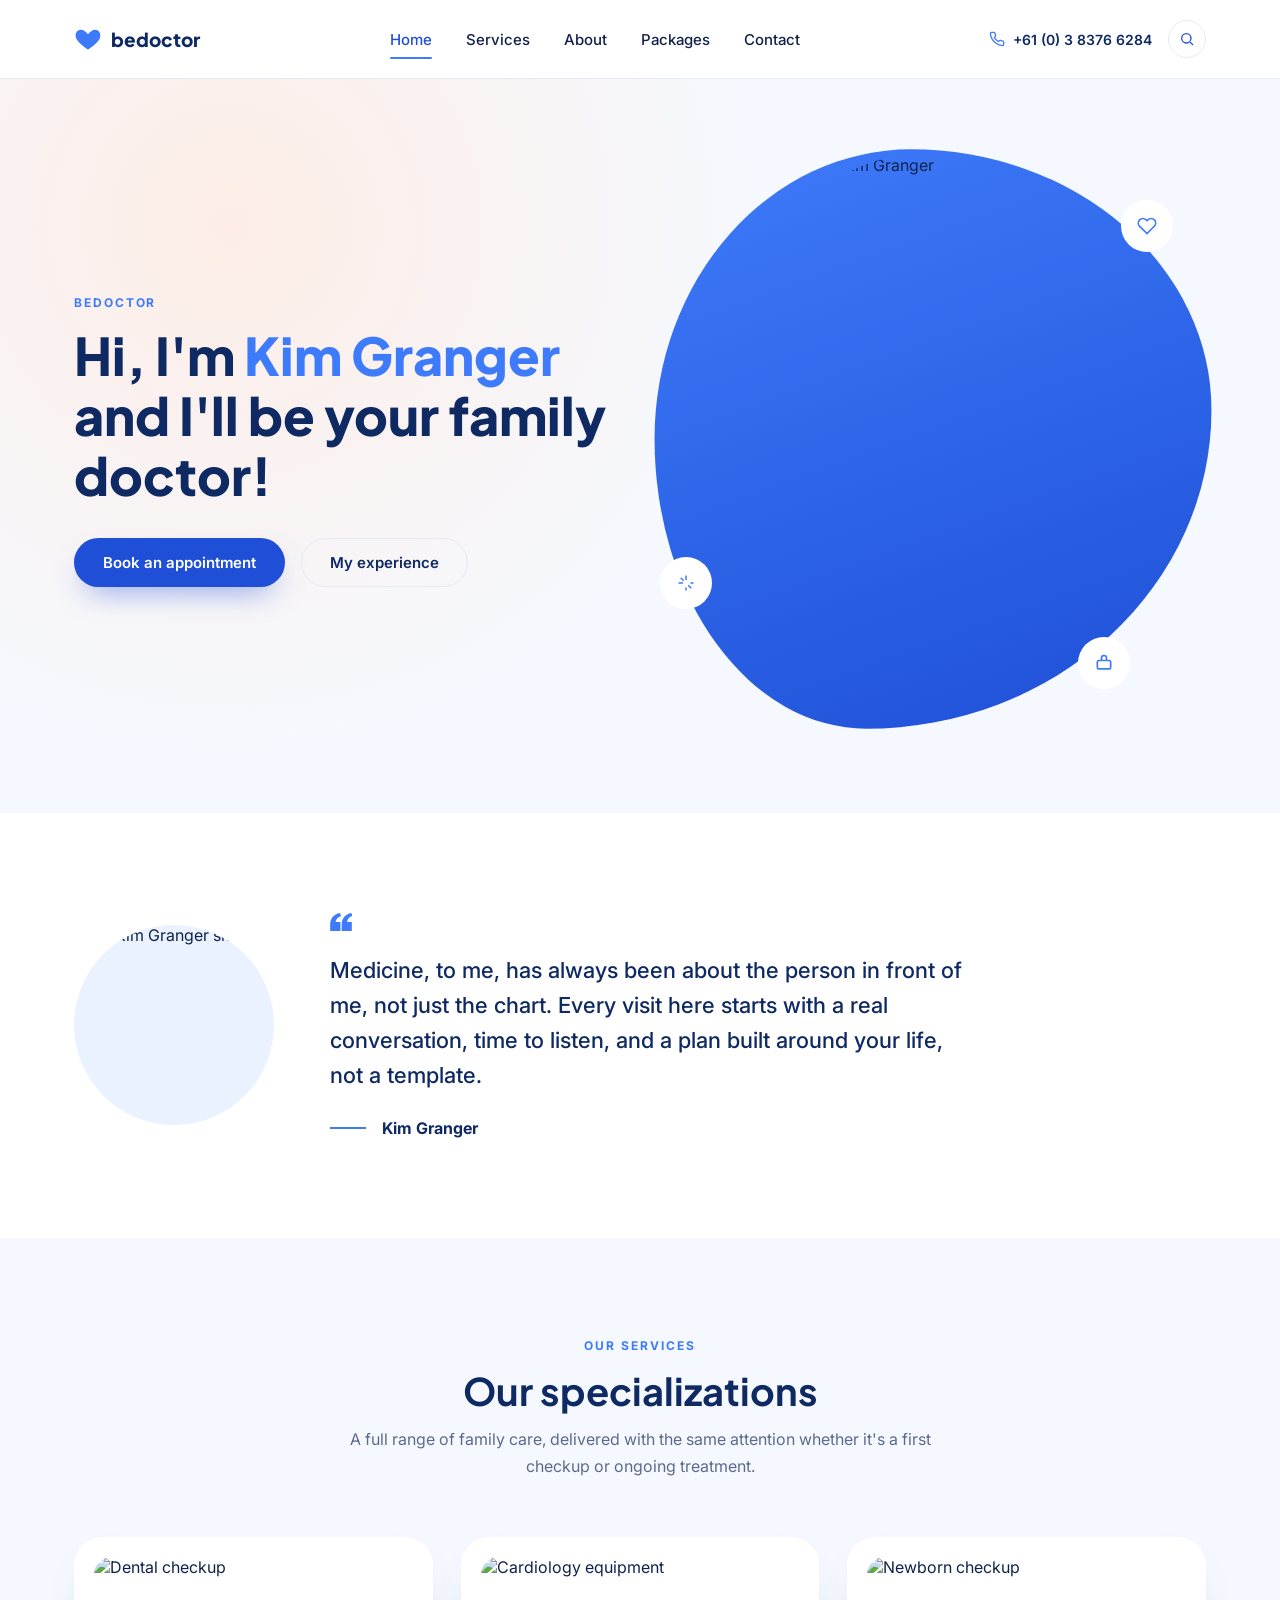
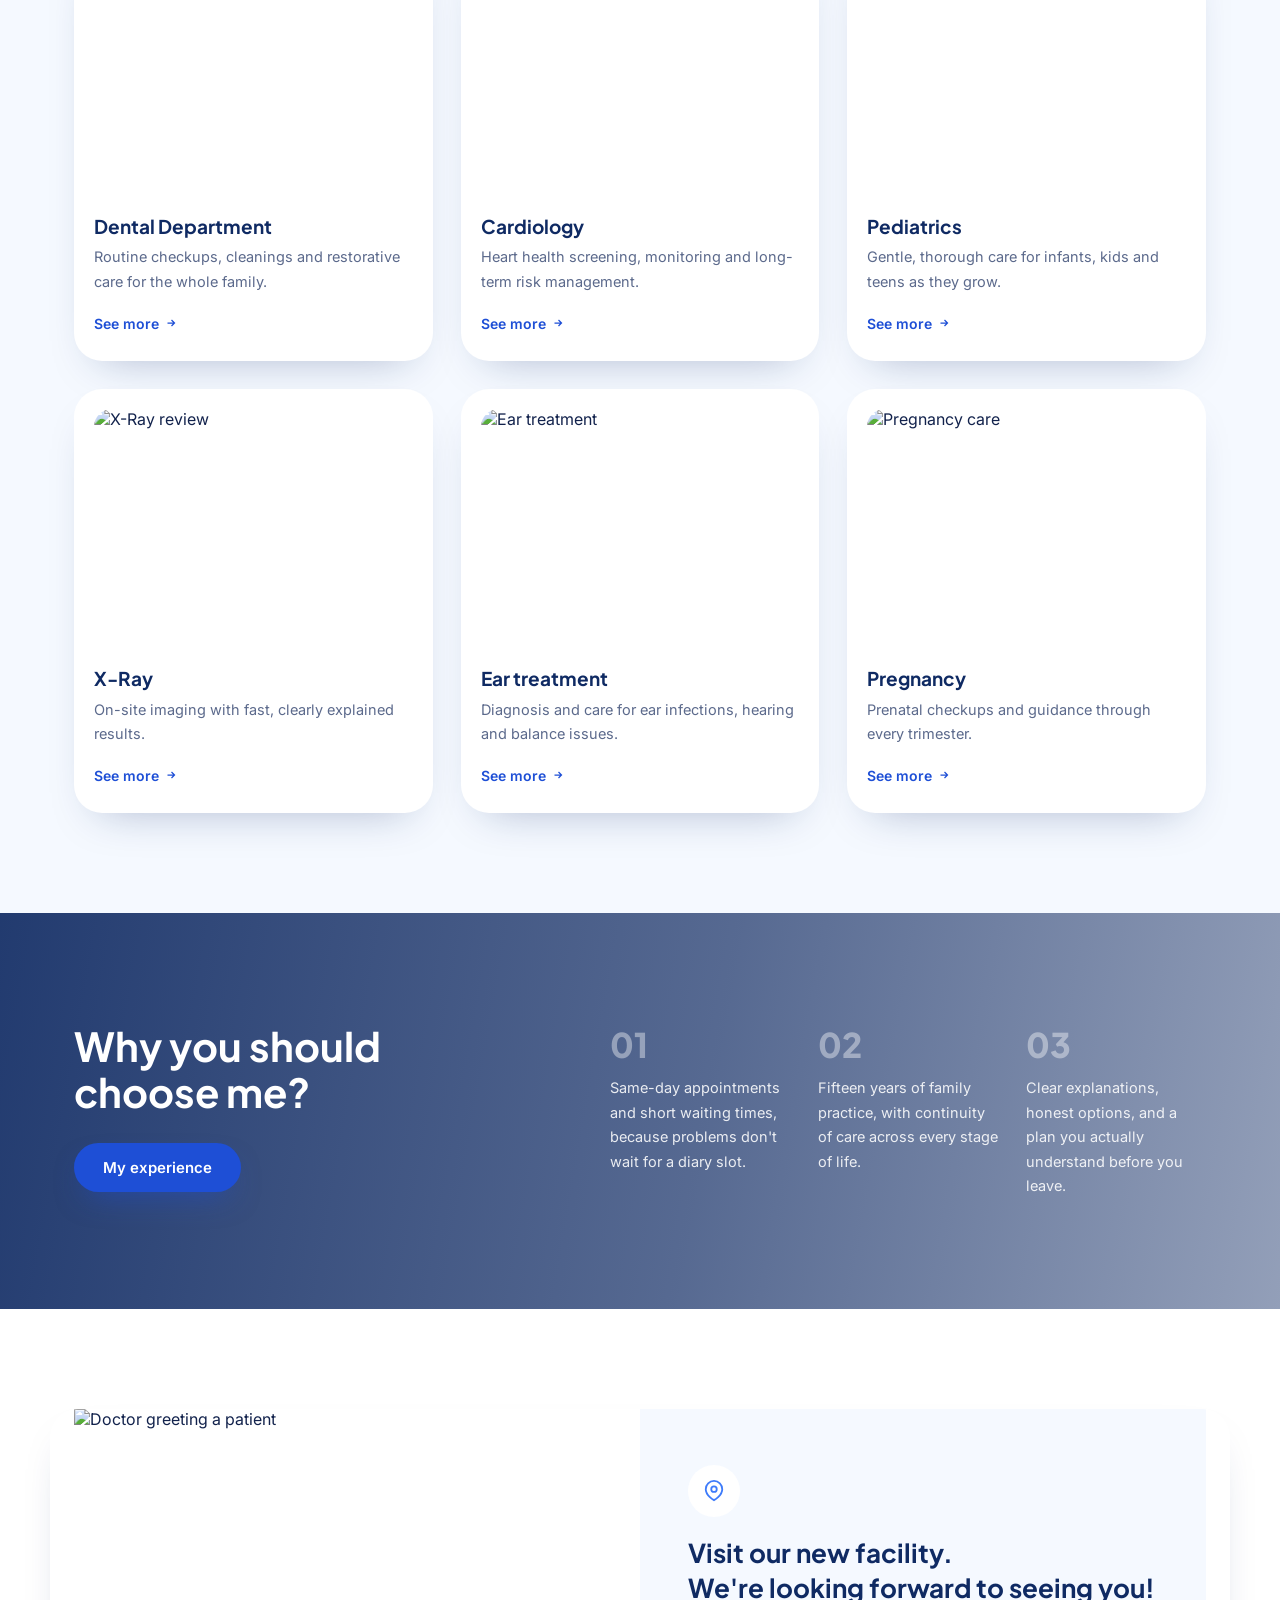
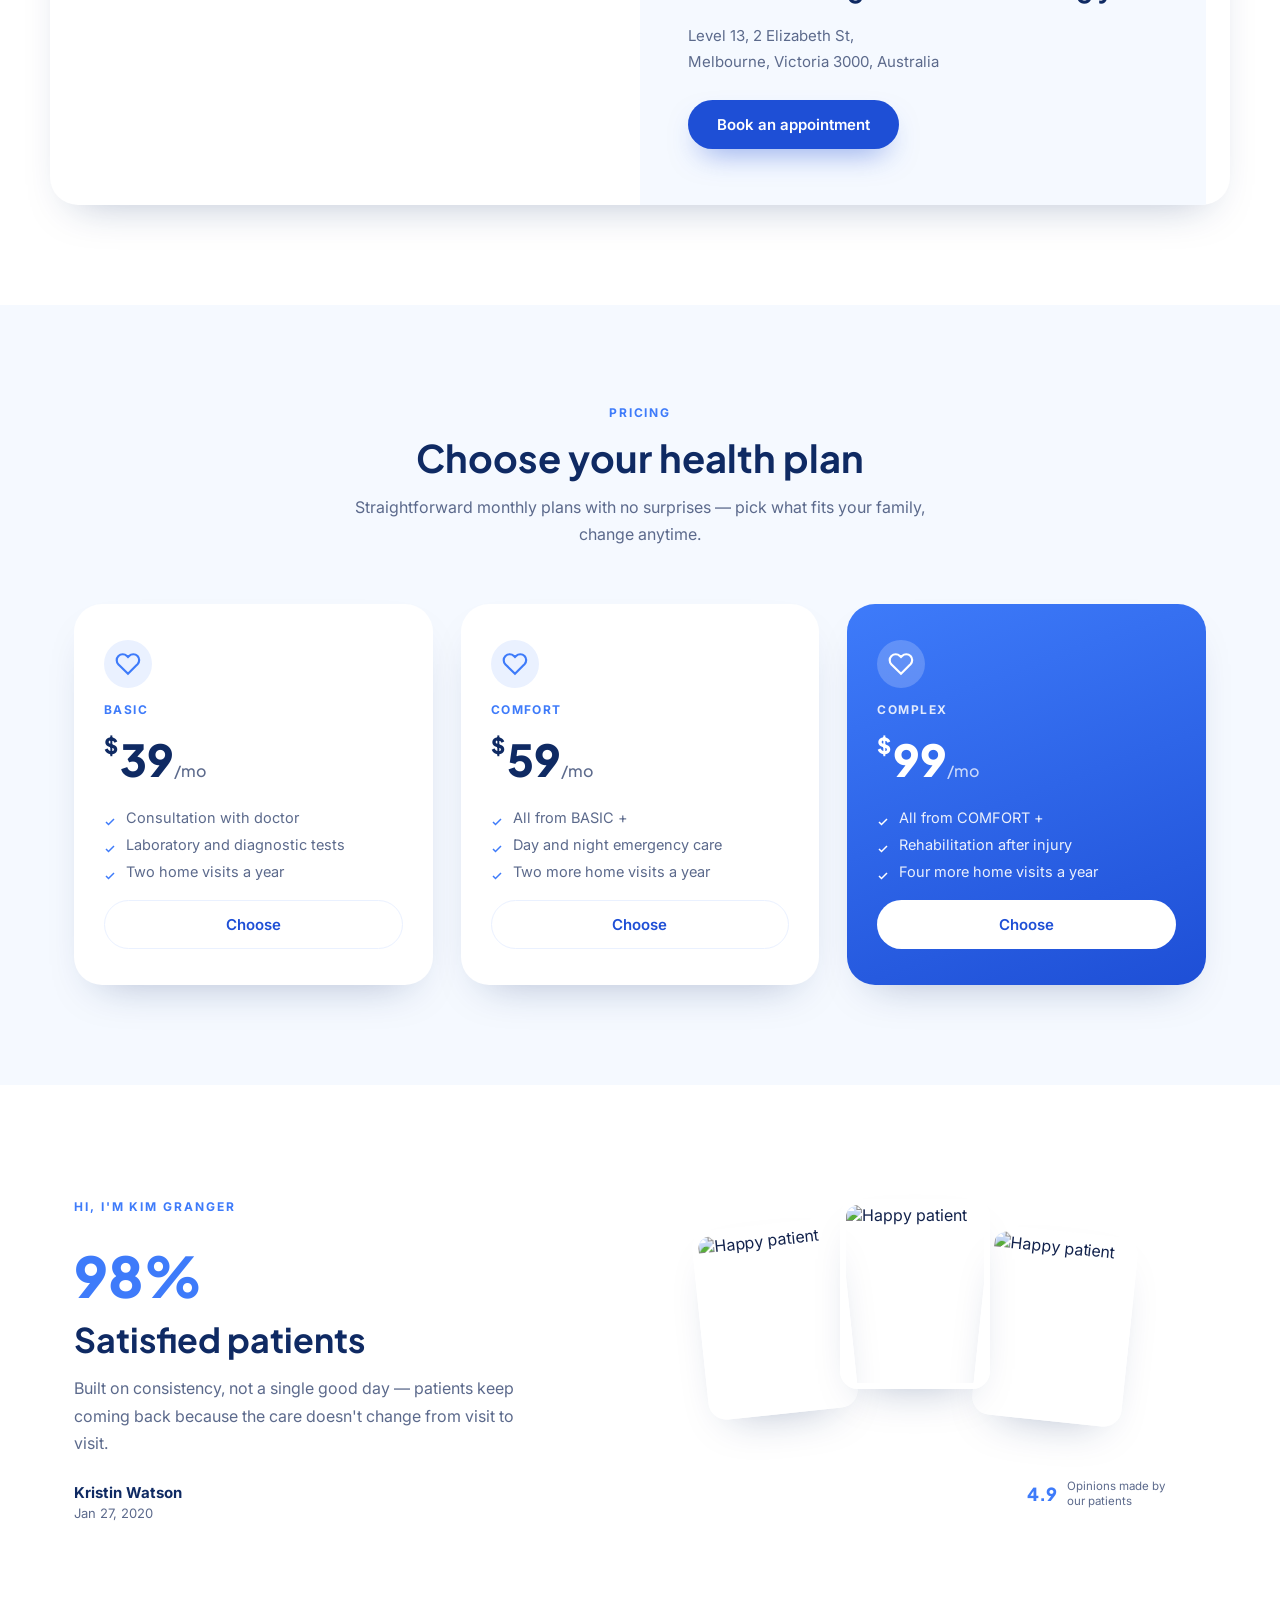
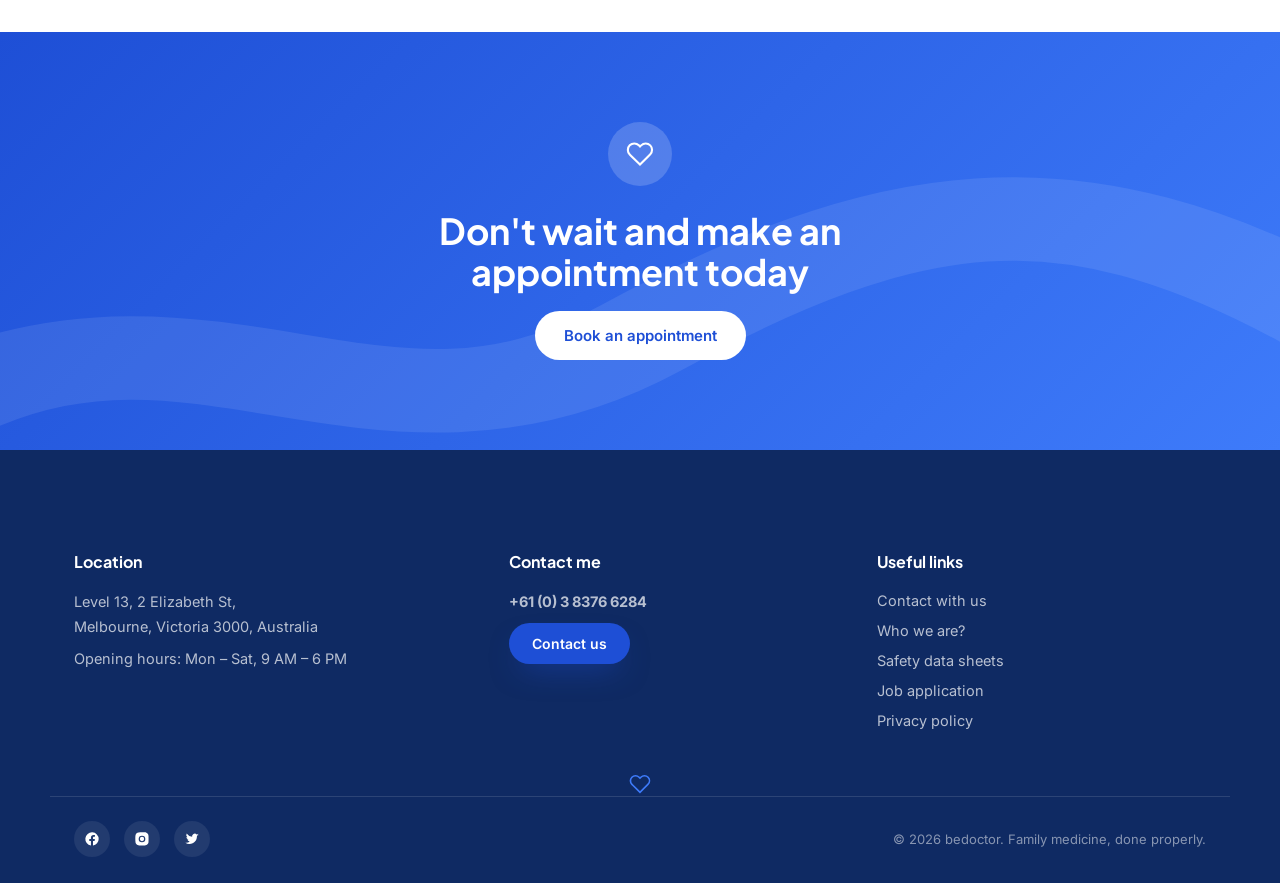
==== index.html @ 6c44b344 "pages updated" ====
<!DOCTYPE html>
<html lang="en">
<head>
<meta charset="UTF-8">
<meta name="viewport" content="width=device-width, initial-scale=1.0">
<title>Bedoctor — Kim Granger, Family Doctor</title>
<link rel="preconnect" href="https://fonts.googleapis.com">
<link rel="preconnect" href="https://fonts.gstatic.com" crossorigin>
<link href="https://fonts.googleapis.com/css2?family=Plus+Jakarta+Sans:wght@400;500;600;700;800&family=Inter:wght@400;500;600&display=swap" rel="stylesheet">
<link rel="stylesheet" href="styles.css">
</head>
<body>

<!-- ============ HEADER ============ -->
<header class="site-header" id="siteHeader">
  <div class="container header-inner">
    <a href="#" class="logo">
      <svg width="28" height="28" viewBox="0 0 24 24" fill="none" xmlns="http://www.w3.org/2000/svg">
        <path d="M12 21s-7.5-4.7-10-9.3C.4 8.1 2 4 6 4c2.2 0 3.7 1.3 6 4 2.3-2.7 3.8-4 6-4 4 0 5.6 4.1 4 7.7C19.5 16.3 12 21 12 21z" fill="url(#g)"/>
        <defs><linearGradient id="g" x1="0" y1="0" x2="24" y2="24"><stop stop-color="#3E7BFA"/><stop offset="1" stop-color="#1E4FD6"/></linearGradient></defs>
      </svg>
      <span>bedoctor</span>
    </a>

    <nav class="main-nav" id="mainNav">
      <a href="#home" class="active">Home</a>
      <a href="#services">Services</a>
      <a href="#about">About</a>
      <a href="#pricing">Packages</a>
      <a href="contact.html">Contact</a>
    </nav>

    <div class="header-actions">
      <div class="header-phone">
        <svg width="16" height="16" viewBox="0 0 24 24" fill="none" stroke="currentColor" stroke-width="2"><path d="M22 16.9v3a2 2 0 0 1-2.2 2 19.8 19.8 0 0 1-8.6-3.1 19.5 19.5 0 0 1-6-6A19.8 19.8 0 0 1 2.1 4.2 2 2 0 0 1 4.1 2h3a2 2 0 0 1 2 1.7c.1.9.3 1.8.6 2.7a2 2 0 0 1-.5 2.1L8 9.8a16 16 0 0 0 6 6l1.3-1.2a2 2 0 0 1 2.1-.5c.9.3 1.8.5 2.7.6a2 2 0 0 1 1.9 2.2z"/></svg>
        <span>+61 (0) 3 8376 6284</span>
      </div>
      <button class="btn-icon" aria-label="Search">
        <svg width="16" height="16" viewBox="0 0 24 24" fill="none" stroke="currentColor" stroke-width="2"><circle cx="11" cy="11" r="7"/><line x1="21" y1="21" x2="16.65" y2="16.65"/></svg>
      </button>
      <button class="hamburger" id="hamburger" aria-label="Menu">
        <span></span><span></span><span></span>
      </button>
    </div>
  </div>
</header>

<!-- ============ HERO ============ -->
<section class="hero" id="home">
  <div class="container hero-inner">
    <div class="hero-copy" data-reveal>
      <span class="eyebrow">BEDOCTOR</span>
      <h1>Hi, I'm <span class="text-accent">Kim Granger</span> and I'll be your family doctor!</h1>
      <div class="hero-actions">
        <a href="contact.html" class="btn btn-primary">Book an appointment</a>
        <a href="#about" class="btn btn-ghost">My experience</a>
      </div>
    </div>

    <div class="hero-figure" data-reveal>
      <div class="hero-blob"></div>
      <img src="https://images.unsplash.com/photo-1622253692010-333f2da6031d?auto=format&fit=crop&w=900&q=80" alt="Portrait of Dr. Kim Granger" class="hero-photo">
      <div class="floaty floaty-1">
        <svg width="20" height="20" viewBox="0 0 24 24" fill="none" stroke="#3E7BFA" stroke-width="2"><path d="M20.8 4.6a5.5 5.5 0 0 0-7.8 0L12 5.6l-1-1a5.5 5.5 0 0 0-7.8 7.8l1 1L12 21l7.8-7.8 1-1a5.5 5.5 0 0 0 0-7.6z"/></svg>
      </div>
      <div class="floaty floaty-2">
        <svg width="18" height="18" viewBox="0 0 24 24" fill="none" stroke="#3E7BFA" stroke-width="2"><path d="M12 2v6M12 22v-4M4.9 4.9l4 4M15 15l4 4M2 12h6M22 12h-4"/></svg>
      </div>
      <div class="floaty floaty-3">
        <svg width="20" height="20" viewBox="0 0 24 24" fill="none" stroke="#3E7BFA" stroke-width="2"><rect x="4" y="9" width="16" height="10" rx="2"/><path d="M9 9V6a3 3 0 0 1 6 0v3"/></svg>
      </div>
    </div>
  </div>
</section>

<!-- ============ QUOTE ============ -->
<section class="quote-section" id="about">
  <div class="container quote-inner">
    <div class="quote-avatar" data-reveal>
      <img src="https://images.unsplash.com/photo-1594824476967-48c8b964273f?auto=format&fit=crop&w=400&q=80" alt="Dr. Kim Granger smiling">
    </div>
    <div class="quote-body" data-reveal>
      <span class="quote-mark">
        <svg width="22" height="18" viewBox="0 0 24 20" fill="none"><path d="M0 12.6C0 5.8 4.3 1.4 10.6 0l1.6 3.2c-4 1.2-6 3.7-6.2 6.9h5.4V20H0v-7.4zm12.8 0c0-6.8 4.3-11.2 10.6-12.6L25 3.2c-4 1.2-6 3.7-6.2 6.9H24V20H12.8v-7.4z" fill="#3E7BFA"/></svg>
      </span>
      <p>Medicine, to me, has always been about the person in front of me, not just the chart. Every visit here starts with a real conversation, time to listen, and a plan built around your life, not a template.</p>
      <div class="quote-author">
        <span class="rule"></span>
        <span>Kim Granger</span>
      </div>
    </div>
  </div>
</section>

<!-- ============ SPECIALIZATIONS ============ -->
<section class="specializations" id="services">
  <div class="container">
    <div class="section-head" data-reveal>
      <span class="eyebrow center">OUR SERVICES</span>
      <h2>Our specializations</h2>
      <p>A full range of family care, delivered with the same attention whether it's a first checkup or ongoing treatment.</p>
    </div>

    <div class="cards-grid" data-reveal>
      <article class="service-card">
        <div class="service-img"><img src="https://images.unsplash.com/photo-1606811841689-23dfddce3e95?auto=format&fit=crop&w=600&q=80" alt="Dental checkup"></div>
        <h3>Dental Department</h3>
        <p>Routine checkups, cleanings and restorative care for the whole family.</p>
        <a href="dental-department.html" class="card-link">See more <svg width="12" height="12" viewBox="0 0 24 24" fill="none" stroke="currentColor" stroke-width="2.5"><path d="M5 12h14M13 6l6 6-6 6"/></svg></a>
      </article>

      <article class="service-card">
        <div class="service-img"><img src="https://images.unsplash.com/photo-1584982751601-97dcc096659c?auto=format&fit=crop&w=600&q=80" alt="Cardiology equipment"></div>
        <h3>Cardiology</h3>
        <p>Heart health screening, monitoring and long-term risk management.</p>
        <a href="cardiology.html" class="card-link">See more <svg width="12" height="12" viewBox="0 0 24 24" fill="none" stroke="currentColor" stroke-width="2.5"><path d="M5 12h14M13 6l6 6-6 6"/></svg></a>
      </article>

      <article class="service-card">
        <div class="service-img"><img src="https://images.unsplash.com/photo-1544126592-807ade215a0b?auto=format&fit=crop&w=600&q=80" alt="Newborn checkup"></div>
        <h3>Pediatrics</h3>
        <p>Gentle, thorough care for infants, kids and teens as they grow.</p>
        <a href="pediatrics.html" class="card-link">See more <svg width="12" height="12" viewBox="0 0 24 24" fill="none" stroke="currentColor" stroke-width="2.5"><path d="M5 12h14M13 6l6 6-6 6"/></svg></a>
      </article>

      <article class="service-card">
        <div class="service-img"><img src="https://images.unsplash.com/photo-1516549655169-df83a0774514?auto=format&fit=crop&w=600&q=80" alt="X-Ray review"></div>
        <h3>X-Ray</h3>
        <p>On-site imaging with fast, clearly explained results.</p>
        <a href="x-ray.html" class="card-link">See more <svg width="12" height="12" viewBox="0 0 24 24" fill="none" stroke="currentColor" stroke-width="2.5"><path d="M5 12h14M13 6l6 6-6 6"/></svg></a>
      </article>

      <article class="service-card">
        <div class="service-img"><img src="https://images.unsplash.com/photo-1584515979956-d9f6e5d09982?auto=format&fit=crop&w=600&q=80" alt="Ear treatment"></div>
        <h3>Ear treatment</h3>
        <p>Diagnosis and care for ear infections, hearing and balance issues.</p>
        <a href="ear-treatment.html" class="card-link">See more <svg width="12" height="12" viewBox="0 0 24 24" fill="none" stroke="currentColor" stroke-width="2.5"><path d="M5 12h14M13 6l6 6-6 6"/></svg></a>
      </article>

      <article class="service-card">
        <div class="service-img"><img src="https://images.unsplash.com/photo-1555252333-9f8e92e65df9?auto=format&fit=crop&w=600&q=80" alt="Pregnancy care"></div>
        <h3>Pregnancy</h3>
        <p>Prenatal checkups and guidance through every trimester.</p>
        <a href="pregnancy.html" class="card-link">See more <svg width="12" height="12" viewBox="0 0 24 24" fill="none" stroke="currentColor" stroke-width="2.5"><path d="M5 12h14M13 6l6 6-6 6"/></svg></a>
      </article>
    </div>
  </div>
</section>

<!-- ============ WHY CHOOSE ME ============ -->
<section class="why-choose">
  <div class="why-bg" style="background-image:url('https://images.unsplash.com/photo-1584982751601-97dcc096659c?auto=format&fit=crop&w=1600&q=80')"></div>
  <div class="why-overlay"></div>
  <div class="container why-inner">
    <div data-reveal>
      <h2>Why you should<br>choose me?</h2>
      <a href="#about" class="btn btn-primary">My experience</a>
    </div>
    <div class="why-points" data-reveal>
      <div class="why-point">
        <span class="why-num">01</span>
        <p>Same-day appointments and short waiting times, because problems don't wait for a diary slot.</p>
      </div>
      <div class="why-point">
        <span class="why-num">02</span>
        <p>Fifteen years of family practice, with continuity of care across every stage of life.</p>
      </div>
      <div class="why-point">
        <span class="why-num">03</span>
        <p>Clear explanations, honest options, and a plan you actually understand before you leave.</p>
      </div>
    </div>
  </div>
</section>

<!-- ============ FACILITY ============ -->
<section class="facility">
  <div class="container facility-grid" data-reveal>
    <div class="facility-photo">
      <img src="https://images.unsplash.com/photo-1622253692010-333f2da6031d?auto=format&fit=crop&w=700&q=80" alt="Doctor greeting a patient">
    </div>
    <div class="facility-info">
      <span class="pin-icon">
        <svg width="22" height="22" viewBox="0 0 24 24" fill="none" stroke="#3E7BFA" stroke-width="2"><path d="M21 10c0 7-9 12-9 12s-9-5-9-12a9 9 0 0 1 18 0z"/><circle cx="12" cy="10" r="3"/></svg>
      </span>
      <h3>Visit our new facility.<br>We're looking forward to seeing you!</h3>
      <p class="facility-address">Level 13, 2 Elizabeth St,<br>Melbourne, Victoria 3000, Australia</p>
      <a href="contact.html" class="btn btn-primary">Book an appointment</a>
    </div>
  </div>
</section>

<!-- ============ PRICING ============ -->
<section class="pricing" id="pricing">
  <div class="container">
    <div class="section-head" data-reveal>
      <span class="eyebrow center">PRICING</span>
      <h2>Choose your health plan</h2>
      <p>Straightforward monthly plans with no surprises — pick what fits your family, change anytime.</p>
    </div>

    <div class="pricing-grid" data-reveal>
      <article class="price-card">
        <div class="price-icon"><svg width="26" height="26" viewBox="0 0 24 24" fill="none" stroke="#3E7BFA" stroke-width="2"><path d="M20.8 4.6a5.5 5.5 0 0 0-7.8 0L12 5.6l-1-1a5.5 5.5 0 0 0-7.8 7.8l1 1L12 21l7.8-7.8 1-1a5.5 5.5 0 0 0 0-7.6z"/></svg></div>
        <span class="price-tag">BASIC</span>
        <div class="price-amount"><span class="cur">$</span>39<span class="per">/mo</span></div>
        <ul class="price-features">
          <li>Consultation with doctor</li>
          <li>Laboratory and diagnostic tests</li>
          <li>Two home visits a year</li>
        </ul>
        <a href="contact.html" class="btn btn-outline">Choose</a>
      </article>

      <article class="price-card">
        <div class="price-icon"><svg width="26" height="26" viewBox="0 0 24 24" fill="none" stroke="#3E7BFA" stroke-width="2"><path d="M20.8 4.6a5.5 5.5 0 0 0-7.8 0L12 5.6l-1-1a5.5 5.5 0 0 0-7.8 7.8l1 1L12 21l7.8-7.8 1-1a5.5 5.5 0 0 0 0-7.6z"/></svg></div>
        <span class="price-tag">COMFORT</span>
        <div class="price-amount"><span class="cur">$</span>59<span class="per">/mo</span></div>
        <ul class="price-features">
          <li>All from BASIC +</li>
          <li>Day and night emergency care</li>
          <li>Two more home visits a year</li>
        </ul>
        <a href="contact.html" class="btn btn-outline">Choose</a>
      </article>

      <article class="price-card price-card--highlight">
        <div class="price-icon light"><svg width="26" height="26" viewBox="0 0 24 24" fill="none" stroke="#ffffff" stroke-width="2"><path d="M20.8 4.6a5.5 5.5 0 0 0-7.8 0L12 5.6l-1-1a5.5 5.5 0 0 0-7.8 7.8l1 1L12 21l7.8-7.8 1-1a5.5 5.5 0 0 0 0-7.6z"/></svg></div>
        <span class="price-tag">COMPLEX</span>
        <div class="price-amount"><span class="cur">$</span>99<span class="per">/mo</span></div>
        <ul class="price-features">
          <li>All from COMFORT +</li>
          <li>Rehabilitation after injury</li>
          <li>Four more home visits a year</li>
        </ul>
        <a href="contact.html" class="btn btn-white">Choose</a>
      </article>
    </div>
  </div>
</section>

<!-- ============ SATISFIED PATIENTS ============ -->
<section class="patients">
  <div class="container patients-grid" data-reveal>
    <div class="patients-copy">
      <span class="eyebrow">HI, I'M KIM GRANGER</span>
      <div class="patients-stat">98%</div>
      <h2>Satisfied patients</h2>
      <p>Built on consistency, not a single good day — patients keep coming back because the care doesn't change from visit to visit.</p>
      <div class="patients-signature">
        <strong>Kristin Watson</strong>
        <span>Jan 27, 2020</span>
      </div>
    </div>
    <div class="patients-photos">
      <img src="https://images.unsplash.com/photo-1500648767791-00dcc994a43e?auto=format&fit=crop&w=300&q=80" alt="Happy patient" class="patient-photo p1">
      <img src="https://images.unsplash.com/photo-1633332755192-727a05c4013d?auto=format&fit=crop&w=300&q=80" alt="Happy patient" class="patient-photo p2">
      <img src="https://images.unsplash.com/photo-1519085360753-af0119f7cbe7?auto=format&fit=crop&w=300&q=80" alt="Happy patient" class="patient-photo p3">
      <div class="rating-chip">
        <span class="rating-num">4.9</span>
        <span class="rating-label">Opinions made by our patients</span>
      </div>
    </div>
  </div>
</section>

<!-- ============ CTA ============ -->
<section class="cta" id="contact">
  <div class="cta-pattern" aria-hidden="true">
    <svg width="100%" height="100%" viewBox="0 0 600 300" preserveAspectRatio="none"><path d="M-20 260 C 100 180, 180 320, 300 220 S 500 100, 620 200" stroke="rgba(255,255,255,0.15)" stroke-width="60" fill="none"/></svg>
  </div>
  <div class="container cta-inner" data-reveal>
    <span class="cta-icon">
      <svg width="28" height="28" viewBox="0 0 24 24" fill="none" stroke="#fff" stroke-width="1.8"><path d="M20.8 4.6a5.5 5.5 0 0 0-7.8 0L12 5.6l-1-1a5.5 5.5 0 0 0-7.8 7.8l1 1L12 21l7.8-7.8 1-1a5.5 5.5 0 0 0 0-7.6z"/></svg>
    </span>
    <h2>Don't wait and make an appointment today</h2>
    <a href="contact.html" class="btn btn-white">Book an appointment</a>
  </div>
</section>

<!-- ============ FOOTER ============ -->
<footer class="site-footer">
  <div class="container footer-grid">
    <div class="footer-col">
      <h4>Location</h4>
      <p>Level 13, 2 Elizabeth St,<br>Melbourne, Victoria 3000, Australia</p>
      <p class="footer-hours">Opening hours: Mon – Sat, 9 AM – 6 PM</p>
    </div>
    <div class="footer-col">
      <h4>Contact me</h4>
      <p class="footer-phone">+61 (0) 3 8376 6284</p>
      <a href="contact.html" class="btn btn-primary btn-sm">Contact us</a>
    </div>
    <div class="footer-col">
      <h4>Useful links</h4>
      <ul class="footer-links">
        <li><a href="contact.html">Contact with us</a></li>
        <li><a href="#about">Who we are?</a></li>
        <li><a href="#">Safety data sheets</a></li>
        <li><a href="#">Job application</a></li>
        <li><a href="#">Privacy policy</a></li>
      </ul>
    </div>
  </div>

  <div class="footer-social">
    <svg width="22" height="22" viewBox="0 0 24 24" fill="none" stroke="#3E7BFA" stroke-width="1.8"><path d="M20.8 4.6a5.5 5.5 0 0 0-7.8 0L12 5.6l-1-1a5.5 5.5 0 0 0-7.8 7.8l1 1L12 21l7.8-7.8 1-1a5.5 5.5 0 0 0 0-7.6z"/></svg>
  </div>

  <div class="container footer-bottom">
    <div class="footer-social-links">
      <a href="#" aria-label="Facebook"><svg width="16" height="16" viewBox="0 0 24 24" fill="currentColor"><path d="M22 12a10 10 0 1 0-11.6 9.9v-7H7.9V12h2.5V9.8c0-2.5 1.5-3.9 3.8-3.9 1.1 0 2.2.2 2.2.2v2.4h-1.3c-1.2 0-1.6.8-1.6 1.6V12h2.8l-.4 2.9h-2.4v7A10 10 0 0 0 22 12z"/></svg></a>
      <a href="#" aria-label="Instagram"><svg width="16" height="16" viewBox="0 0 24 24" fill="currentColor"><path d="M12 2c2.7 0 3.1 0 4.1.06 1.1.05 1.8.2 2.4.45.7.27 1.2.62 1.7 1.13.5.5.86 1 1.13 1.7.24.6.4 1.3.45 2.4.05 1 .06 1.4.06 4.1s0 3.1-.06 4.1c-.05 1.1-.2 1.8-.45 2.4a4.6 4.6 0 0 1-1.13 1.7c-.5.5-1 .86-1.7 1.13-.6.24-1.3.4-2.4.45-1 .05-1.4.06-4.1.06s-3.1 0-4.1-.06c-1.1-.05-1.8-.2-2.4-.45a4.6 4.6 0 0 1-1.7-1.13 4.6 4.6 0 0 1-1.13-1.7c-.24-.6-.4-1.3-.45-2.4C2 15.1 2 14.7 2 12s0-3.1.06-4.1c.05-1.1.2-1.8.45-2.4.27-.7.62-1.2 1.13-1.7.5-.5 1-.86 1.7-1.13.6-.24 1.3-.4 2.4-.45C8.9 2 9.3 2 12 2zm0 5a5 5 0 1 0 0 10 5 5 0 0 0 0-10zm0 8.2a3.2 3.2 0 1 1 0-6.4 3.2 3.2 0 0 1 0 6.4zm5.2-8.4a1.2 1.2 0 1 1-2.4 0 1.2 1.2 0 0 1 2.4 0z"/></svg></a>
      <a href="#" aria-label="Twitter"><svg width="16" height="16" viewBox="0 0 24 24" fill="currentColor"><path d="M22 5.9c-.7.3-1.5.5-2.3.6.8-.5 1.5-1.3 1.8-2.3-.8.5-1.6.8-2.5 1a4 4 0 0 0-6.8 3.6A11.2 11.2 0 0 1 4 3.9a4 4 0 0 0 1.2 5.3c-.6 0-1.2-.2-1.7-.5v.1a4 4 0 0 0 3.2 3.9 4 4 0 0 1-1.8.1 4 4 0 0 0 3.7 2.8A8 8 0 0 1 2 17.6a11.3 11.3 0 0 0 6.1 1.8c7.3 0 11.3-6 11.3-11.3v-.5c.8-.5 1.5-1.2 2-2z"/></svg></a>
    </div>
    <p class="copyright">© 2026 bedoctor. Family medicine, done properly.</p>
  </div>
</footer>

<script src="script.js"></script>
</body>
</html>
---- styles.css ----
/* =========================================================
   Tokens
========================================================= */
:root{
  --blue-900:#0F2A63;
  --blue-700:#1E4FD6;
  --blue-500:#3E7BFA;
  --blue-100:#EAF1FF;
  --blue-050:#F5F9FF;
  --ink:#12224C;
  --ink-soft:#5C6A8C;
  --white:#FFFFFF;
  --line:#E4EAF7;

  --font-display:'Plus Jakarta Sans', sans-serif;
  --font-body:'Inter', sans-serif;

  --radius-lg:28px;
  --radius-md:18px;
  --radius-sm:12px;

  --shadow-card: 0 20px 45px -25px rgba(15,42,99,0.35);
  --container: 1180px;
}

*,*::before,*::after{ box-sizing:border-box; }
html{ scroll-behavior:smooth; }
body{
  margin:0;
  font-family:var(--font-body);
  color:var(--ink);
  background:var(--white);
  -webkit-font-smoothing:antialiased;
}
img{ max-width:100%; display:block; }
a{ color:inherit; text-decoration:none; }
ul{ margin:0; padding:0; list-style:none; }
h1,h2,h3{ font-family:var(--font-display); margin:0; color:var(--blue-900); line-height:1.15; }
p{ margin:0; color:var(--ink-soft); line-height:1.7; }

.container{
  width:100%;
  max-width:var(--container);
  margin:0 auto;
  padding:0 24px;
}

.text-accent{ color:var(--blue-500); }

/* reveal-on-scroll */
[data-reveal]{
  opacity:0;
  transform:translateY(24px);
  transition:opacity .7s ease, transform .7s ease;
}
[data-reveal].is-visible{
  opacity:1;
  transform:translateY(0);
}
@media (prefers-reduced-motion:reduce){
  [data-reveal]{ opacity:1; transform:none; transition:none; }
  html{ scroll-behavior:auto; }
}

/* =========================================================
   Buttons
========================================================= */
.btn{
  display:inline-flex;
  align-items:center;
  justify-content:center;
  gap:8px;
  padding:14px 28px;
  border-radius:999px;
  font-weight:600;
  font-size:15px;
  border:1px solid transparent;
  cursor:pointer;
  transition:transform .2s ease, box-shadow .2s ease, background .2s ease, color .2s ease;
  white-space:nowrap;
}
.btn:focus-visible{ outline:3px solid var(--blue-500); outline-offset:3px; }
.btn-primary{
  background:var(--blue-700);
  color:var(--white);
  box-shadow:0 14px 30px -12px rgba(30,79,214,0.55);
}
.btn-primary:hover{ transform:translateY(-2px); box-shadow:0 18px 34px -12px rgba(30,79,214,0.6); }
.btn-ghost{
  background:transparent;
  color:var(--blue-900);
  border-color:var(--line);
}
.btn-ghost:hover{ border-color:var(--blue-500); color:var(--blue-700); }
.btn-outline{
  width:100%;
  background:var(--white);
  color:var(--blue-700);
  border-color:var(--blue-100);
}
.btn-outline:hover{ background:var(--blue-100); }
.btn-white{
  background:var(--white);
  color:var(--blue-700);
}
.btn-white:hover{ transform:translateY(-2px); }
.btn-sm{ padding:11px 22px; font-size:14px; }

/* =========================================================
   Header
========================================================= */
.site-header{
  position:sticky; top:0; z-index:100;
  background:rgba(255,255,255,0.85);
  backdrop-filter:blur(10px);
  border-bottom:1px solid var(--line);
}
.header-inner{
  display:flex; align-items:center; justify-content:space-between;
  height:78px;
}
.logo{ display:flex; align-items:center; gap:9px; font-family:var(--font-display); font-weight:800; font-size:19px; color:var(--blue-900); }
.main-nav{ display:flex; align-items:center; gap:34px; }
.main-nav a{ font-size:15px; font-weight:500; color:var(--ink); position:relative; padding:6px 0; }
.main-nav a.active,
.main-nav a:hover{ color:var(--blue-700); }
.main-nav a.active::after{
  content:''; position:absolute; left:0; right:0; bottom:-4px; height:2px; background:var(--blue-500); border-radius:2px;
}
.header-actions{ display:flex; align-items:center; gap:16px; }
.header-phone{ display:flex; align-items:center; gap:8px; font-weight:600; font-size:14px; color:var(--blue-900); }
.header-phone svg{ color:var(--blue-500); }
.btn-icon{
  width:38px; height:38px; border-radius:50%;
  border:1px solid var(--line); background:var(--white);
  display:flex; align-items:center; justify-content:center; color:var(--blue-700); cursor:pointer;
}
.hamburger{ display:none; flex-direction:column; gap:5px; width:38px; height:38px; border:none; background:none; cursor:pointer; align-items:center; justify-content:center; }
.hamburger span{ width:20px; height:2px; background:var(--blue-900); border-radius:2px; transition:.25s; }

/* =========================================================
   Hero
========================================================= */
.hero{
  position:relative;
  background:radial-gradient(circle at 18% 20%, #FDEDE6 0%, rgba(253,237,230,0) 45%), var(--blue-050);
  padding:76px 0 90px;
  overflow:hidden;
}
.hero-inner{
  display:grid;
  grid-template-columns:1fr 1fr;
  align-items:center;
  gap:40px;
}
.eyebrow{
  display:inline-block;
  font-size:12px;
  font-weight:700;
  letter-spacing:.16em;
  color:var(--blue-500);
  margin-bottom:16px;
}
.eyebrow.center{ display:block; text-align:center; }
.hero-copy h1{
  font-size:clamp(34px, 4.6vw, 52px);
  font-weight:800;
  max-width:560px;
  margin-bottom:32px;
}
.hero-actions{ display:flex; gap:16px; flex-wrap:wrap; }

.hero-figure{ position:relative; display:flex; justify-content:center; }
.hero-blob{
  position:absolute; inset:0;
  background:linear-gradient(160deg, var(--blue-500), var(--blue-700));
  border-radius:46% 54% 62% 38% / 50% 45% 55% 50%;
  transform:scale(1.02);
  z-index:0;
}
.hero-photo{
  position:relative; z-index:1;
  width:78%;
  border-radius:46% 54% 62% 38% / 50% 45% 55% 50%;
  object-fit:cover;
  aspect-ratio:3/4;
}
.floaty{
  position:absolute;
  width:52px; height:52px;
  background:var(--white);
  border-radius:50%;
  display:flex; align-items:center; justify-content:center;
  box-shadow:var(--shadow-card);
  z-index:2;
}
.floaty-1{ top:8%; right:6%; }
.floaty-2{ bottom:20%; left:0; }
.floaty-3{ bottom:6%; right:14%; }

/* =========================================================
   Quote
========================================================= */
.quote-section{ padding:100px 0; }
.quote-inner{
  display:grid;
  grid-template-columns:200px 1fr;
  gap:56px;
  align-items:center;
}
.quote-avatar{
  width:200px; height:200px; border-radius:50%;
  overflow:hidden; background:var(--blue-100);
}
.quote-avatar img{ width:100%; height:100%; object-fit:cover; }
.quote-mark{ display:block; margin-bottom:18px; }
.quote-body p{ font-size:22px; color:var(--blue-900); font-weight:500; line-height:1.6; max-width:640px; }
.quote-author{ display:flex; align-items:center; gap:16px; margin-top:24px; font-weight:700; color:var(--blue-900); }
.quote-author .rule{ width:36px; height:2px; background:var(--blue-500); display:inline-block; }

/* =========================================================
   Specializations
========================================================= */
.specializations{ background:var(--blue-050); padding:100px 0; }
.section-head{ max-width:620px; margin:0 auto 56px; text-align:center; }
.section-head h2{ font-size:clamp(28px,3.4vw,38px); margin:14px 0; }
.section-head p{ font-size:16px; }

.cards-grid{
  display:grid;
  grid-template-columns:repeat(3, 1fr);
  gap:28px;
}
.service-card{
  background:var(--white);
  border-radius:var(--radius-lg);
  padding:20px 20px 28px;
  box-shadow:var(--shadow-card);
  transition:transform .25s ease, box-shadow .25s ease;
}
.service-card:hover{ transform:translateY(-6px); box-shadow:0 26px 50px -20px rgba(15,42,99,0.4); }
.service-img{ border-radius:var(--radius-md); overflow:hidden; aspect-ratio:4/3; margin-bottom:20px; }
.service-img img{ width:100%; height:100%; object-fit:cover; transition:transform .5s ease; }
.service-card:hover .service-img img{ transform:scale(1.06); }
.service-card h3{ font-size:19px; margin-bottom:8px; }
.service-card p{ font-size:14.5px; margin-bottom:18px; }
.card-link{ display:inline-flex; align-items:center; gap:6px; font-weight:600; font-size:14px; color:var(--blue-700); }
.card-link svg{ transition:transform .2s ease; }
.card-link:hover svg{ transform:translateX(3px); }

/* =========================================================
   Why choose me
========================================================= */
.why-choose{ position:relative; padding:110px 0; overflow:hidden; color:var(--white); }
.why-bg{
  position:absolute; inset:0;
  background-size:cover; background-position:center;
  filter:saturate(0.9);
}
.why-overlay{
  position:absolute; inset:0;
  background:linear-gradient(100deg, rgba(15,42,99,0.92) 0%, rgba(15,42,99,0.7) 55%, rgba(15,42,99,0.45) 100%);
}
.why-inner{
  position:relative; z-index:1;
  display:grid;
  grid-template-columns:0.9fr 1.1fr;
  gap:48px;
  align-items:start;
}
.why-inner h2{ color:var(--white); font-size:clamp(28px,3.6vw,40px); margin-bottom:28px; }
.why-points{ display:grid; grid-template-columns:repeat(3,1fr); gap:28px; }
.why-num{ display:block; font-family:var(--font-display); font-size:34px; font-weight:800; color:rgba(255,255,255,0.4); margin-bottom:10px; }
.why-point p{ color:rgba(255,255,255,0.88); font-size:14.5px; }

/* =========================================================
   Facility
========================================================= */
.facility{ padding:100px 0; }
.facility-grid{
  display:grid;
  grid-template-columns:1fr 1fr;
  border-radius:var(--radius-lg);
  overflow:hidden;
  box-shadow:var(--shadow-card);
}
.facility-photo{ height:100%; min-height:380px; }
.facility-photo img{ width:100%; height:100%; object-fit:cover; }
.facility-info{
  background:var(--blue-050);
  padding:56px 48px;
  display:flex; flex-direction:column; justify-content:center; gap:18px;
}
.pin-icon{ width:52px; height:52px; border-radius:50%; background:var(--white); display:flex; align-items:center; justify-content:center; box-shadow:var(--shadow-card); }
.facility-info h3{ font-size:26px; line-height:1.35; }
.facility-address{ font-size:15px; }
.facility-info .btn{ width:fit-content; margin-top:8px; }

/* =========================================================
   Pricing
========================================================= */
.pricing{ padding:100px 0; background:var(--blue-050); }
.pricing-grid{
  display:grid;
  grid-template-columns:repeat(3,1fr);
  gap:28px;
  align-items:stretch;
}
.price-card{
  background:var(--white);
  border-radius:var(--radius-lg);
  padding:36px 30px;
  box-shadow:var(--shadow-card);
  display:flex; flex-direction:column; gap:14px;
  transition:transform .25s ease;
}
.price-card:hover{ transform:translateY(-6px); }
.price-card--highlight{
  background:linear-gradient(160deg, var(--blue-500), var(--blue-700));
  color:var(--white);
}
.price-icon{ width:48px; height:48px; border-radius:50%; background:var(--blue-100); display:flex; align-items:center; justify-content:center; }
.price-icon.light{ background:rgba(255,255,255,0.2); }
.price-tag{ font-size:12px; font-weight:700; letter-spacing:.12em; color:var(--blue-500); }
.price-card--highlight .price-tag{ color:rgba(255,255,255,0.85); }
.price-amount{ font-family:var(--font-display); font-size:44px; font-weight:800; color:var(--blue-900); }
.price-card--highlight .price-amount{ color:var(--white); }
.price-amount .cur{ font-size:22px; vertical-align:top; margin-right:2px; }
.price-amount .per{ font-size:16px; font-weight:500; color:var(--ink-soft); }
.price-card--highlight .price-amount .per{ color:rgba(255,255,255,0.75); }
.price-features{ display:flex; flex-direction:column; gap:10px; margin:8px 0 6px; flex:1; }
.price-features li{ font-size:14.5px; padding-left:22px; position:relative; color:var(--ink-soft); }
.price-card--highlight .price-features li{ color:rgba(255,255,255,0.9); }
.price-features li::before{
  content:''; position:absolute; left:0; top:7px; width:12px; height:12px;
  background:var(--blue-500);
  -webkit-mask:url("data:image/svg+xml,%3Csvg xmlns='http://www.w3.org/2000/svg' viewBox='0 0 24 24'%3E%3Cpath d='M20 6L9 17l-5-5' fill='none' stroke='black' stroke-width='3'/%3E%3C/svg%3E") center/contain no-repeat;
  mask:url("data:image/svg+xml,%3Csvg xmlns='http://www.w3.org/2000/svg' viewBox='0 0 24 24'%3E%3Cpath d='M20 6L9 17l-5-5' fill='none' stroke='black' stroke-width='3'/%3E%3C/svg%3E") center/contain no-repeat;
}
.price-card--highlight .price-features li::before{ background:var(--white); }

/* =========================================================
   Patients
========================================================= */
.patients{ padding:110px 0; }
.patients-grid{
  display:grid;
  grid-template-columns:1fr 1fr;
  gap:56px;
  align-items:center;
}
.patients-stat{ font-family:var(--font-display); font-size:56px; font-weight:800; color:var(--blue-500); margin:10px 0; }
.patients-copy h2{ font-size:clamp(26px,3vw,34px); margin-bottom:16px; }
.patients-copy p{ max-width:440px; margin-bottom:26px; }
.patients-signature strong{ display:block; color:var(--blue-900); font-size:15px; }
.patients-signature span{ font-size:13px; color:var(--ink-soft); }

.patients-photos{ position:relative; height:320px; display:flex; align-items:center; justify-content:center; }
.patient-photo{
  position:absolute; width:150px; height:190px; object-fit:cover;
  border-radius:var(--radius-md);
  box-shadow:var(--shadow-card);
  border:6px solid var(--white);
}
.p1{ left:6%; top:8%; transform:rotate(-6deg); z-index:1; }
.p2{ left:32%; top:0; z-index:2; }
.p3{ left:58%; top:10%; transform:rotate(6deg); z-index:1; }
.rating-chip{
  position:absolute; bottom:0; right:2%;
  background:var(--white);
  border-radius:999px;
  box-shadow:var(--shadow-card);
  padding:10px 18px 10px 14px;
  display:flex; align-items:center; gap:10px;
  z-index:3;
}
.rating-num{ font-family:var(--font-display); font-weight:800; color:var(--blue-500); font-size:18px; }
.rating-label{ font-size:11.5px; color:var(--ink-soft); max-width:110px; line-height:1.3; }

/* =========================================================
   CTA
========================================================= */
.cta{
  position:relative;
  overflow:hidden;
  background:linear-gradient(135deg, var(--blue-700), var(--blue-500));
  padding:90px 0;
  text-align:center;
  color:var(--white);
}
.cta-pattern{ position:absolute; inset:0; opacity:.6; }
.cta-inner{ position:relative; z-index:1; display:flex; flex-direction:column; align-items:center; gap:18px; }
.cta-icon{ width:64px; height:64px; border-radius:50%; background:rgba(255,255,255,0.18); display:flex; align-items:center; justify-content:center; margin-bottom:6px; }
.cta h2{ color:var(--white); font-size:clamp(26px,3.4vw,36px); max-width:600px; }

/* =========================================================
   Footer
========================================================= */
.site-footer{ background:var(--blue-900); color:rgba(255,255,255,0.75); padding:80px 0 0; }
.footer-grid{
  display:grid;
  grid-template-columns:1.2fr 1fr 1fr;
  gap:40px;
  padding-bottom:56px;
  border-bottom:1px solid rgba(255,255,255,0.12);
}
.footer-col h4{ color:var(--white); font-family:var(--font-display); font-size:16px; margin-bottom:18px; }
.footer-col p{ color:rgba(255,255,255,0.7); font-size:14.5px; margin-bottom:8px; }
.footer-phone{ font-size:20px; font-weight:700; color:var(--white); margin-bottom:16px; }
.footer-links li{ margin-bottom:10px; }
.footer-links a{ font-size:14.5px; color:rgba(255,255,255,0.7); }
.footer-links a:hover{ color:var(--white); }
.footer-social{ display:flex; justify-content:center; margin-top:-24px; }
.footer-social svg{ background:var(--blue-900); padding:0; }
.footer-bottom{
  display:flex; align-items:center; justify-content:space-between;
  padding:26px 24px; flex-wrap:wrap; gap:16px;
}
.footer-social-links{ display:flex; gap:14px; }
.footer-social-links a{
  width:36px; height:36px; border-radius:50%;
  background:rgba(255,255,255,0.08);
  display:flex; align-items:center; justify-content:center;
  color:var(--white);
}
.footer-social-links a:hover{ background:var(--blue-500); }
.copyright{ font-size:13px; color:rgba(255,255,255,0.5); }

/* =========================================================
   Responsive
========================================================= */
@media (max-width: 980px){
  .hero-inner, .quote-inner, .why-inner, .facility-grid, .patients-grid{
    grid-template-columns:1fr;
  }
  .quote-inner{ text-align:center; }
  .quote-avatar{ margin:0 auto; }
  .quote-author{ justify-content:center; }
  .cards-grid{ grid-template-columns:repeat(2,1fr); }
  .pricing-grid{ grid-template-columns:1fr; max-width:420px; margin:0 auto; }
  .why-points{ grid-template-columns:1fr; }
  .facility-photo{ min-height:280px; }
  .footer-grid{ grid-template-columns:1fr; }
  .patients-photos{ margin-top:20px; }
}

@media (max-width: 860px){
  .main-nav, .header-phone{ display:none; }
  .hamburger{ display:flex; }
  .main-nav.is-open{
    display:flex; flex-direction:column;
    position:absolute; top:78px; left:0; right:0;
    background:var(--white); padding:20px 24px; gap:16px;
    border-bottom:1px solid var(--line);
  }
}

@media (max-width: 620px){
  .cards-grid{ grid-template-columns:1fr; }
  .hero{ padding:56px 0 64px; }
  .hero-photo{ width:90%; }
  .floaty{ width:42px; height:42px; }
  .p1,.p2,.p3{ width:110px; height:140px; }
  .patients-photos{ height:240px; }
  .footer-bottom{ flex-direction:column; text-align:center; }
}

/* =========================================================
   Inner page hero (services / contact)
========================================================= */
.page-hero{
  position:relative;
  overflow:hidden;
  color:var(--white);
  padding:150px 0 90px;
}
.page-hero--compact{ padding:130px 0 70px; }
.page-hero-bg{
  position:absolute; inset:0;
  background-size:cover; background-position:center;
}
.page-hero-overlay{
  position:absolute; inset:0;
  background:linear-gradient(120deg, rgba(15,42,99,0.94) 0%, rgba(15,42,99,0.78) 60%, rgba(15,42,99,0.55) 100%);
}
.page-hero-inner{ position:relative; z-index:1; }
.page-hero .eyebrow{ color:#BFD3FF; }
.page-hero h1{ color:var(--white); font-size:clamp(32px,4.4vw,48px); margin:6px 0 12px; }
.page-hero-tagline{ color:rgba(255,255,255,0.85); font-size:17px; max-width:520px; }

.breadcrumb{
  display:flex; align-items:center; gap:8px;
  font-size:13px; color:rgba(255,255,255,0.7);
  margin-bottom:22px;
}
.breadcrumb a{ color:rgba(255,255,255,0.85); }
.breadcrumb a:hover{ color:var(--white); }
.breadcrumb span:last-child{ color:var(--white); font-weight:600; }

/* =========================================================
   Service detail
========================================================= */
.service-detail{ padding:100px 0; }
.service-detail-grid{
  display:grid;
  grid-template-columns:1fr 0.9fr;
  gap:56px;
  align-items:center;
}
.service-detail-copy h2{ font-size:clamp(26px,3vw,34px); margin-bottom:16px; }
.service-detail-copy > p{ font-size:16px; margin-bottom:26px; max-width:520px; }
.feature-list{ display:flex; flex-direction:column; gap:14px; margin-bottom:32px; }
.feature-list li{
  display:flex; align-items:flex-start; gap:12px;
  font-size:15px; color:var(--ink); font-weight:500;
}
.feature-list .check{
  flex:0 0 22px; width:22px; height:22px; border-radius:50%;
  background:var(--blue-100); position:relative; margin-top:1px;
}
.feature-list .check::after{
  content:''; position:absolute; inset:0;
  background:var(--blue-500);
  -webkit-mask:url("data:image/svg+xml,%3Csvg xmlns='http://www.w3.org/2000/svg' viewBox='0 0 24 24'%3E%3Cpath d='M20 6L9 17l-5-5' fill='none' stroke='black' stroke-width='3'/%3E%3C/svg%3E") center/50% no-repeat;
  mask:url("data:image/svg+xml,%3Csvg xmlns='http://www.w3.org/2000/svg' viewBox='0 0 24 24'%3E%3Cpath d='M20 6L9 17l-5-5' fill='none' stroke='black' stroke-width='3'/%3E%3C/svg%3E") center/50% no-repeat;
}
.service-detail-photo img{
  border-radius:var(--radius-lg);
  aspect-ratio:4/3.4;
  object-fit:cover;
  box-shadow:var(--shadow-card);
}

/* Light "why" variant used on service pages */
.why-choose--light{ background:var(--blue-050); color:var(--ink); padding:90px 0; }
.why-choose--light .why-bg,
.why-choose--light .why-overlay{ display:none; }
.why-inner--light{ align-items:start; }
.why-inner--light .eyebrow{ color:var(--blue-500); }
.why-inner--light h2{ color:var(--blue-900); font-size:clamp(26px,3.2vw,34px); }
.why-choose--light .why-num{ color:var(--blue-100); }
.why-choose--light .why-point h3{ color:var(--blue-900); font-size:17px; margin:4px 0 8px; }
.why-choose--light .why-point p{ color:var(--ink-soft); }

/* =========================================================
   Contact page
========================================================= */
.contact-info{ padding:80px 0 20px; }
.contact-info-grid{
  display:grid;
  grid-template-columns:repeat(3,1fr);
  gap:24px;
}
.contact-info-card{
  background:var(--white);
  border:1px solid var(--line);
  border-radius:var(--radius-md);
  padding:28px;
  box-shadow:var(--shadow-card);
}
.contact-icon{
  width:46px; height:46px; border-radius:50%;
  background:var(--blue-100);
  display:flex; align-items:center; justify-content:center;
  margin-bottom:16px;
}
.contact-info-card h3{ font-size:17px; margin-bottom:8px; }
.contact-info-card p{ font-size:14.5px; }

.contact-main{ padding:70px 0 110px; }
.contact-main-grid{
  display:grid;
  grid-template-columns:1.1fr 0.9fr;
  gap:48px;
  align-items:start;
}
.contact-form-wrap h2{ font-size:clamp(26px,3vw,32px); margin:8px 0 12px; }
.contact-form-intro{ font-size:15px; margin-bottom:30px; max-width:460px; }

.contact-form{ display:flex; flex-direction:column; gap:18px; }
.form-row{ display:grid; grid-template-columns:1fr 1fr; gap:18px; }
.form-field{ display:flex; flex-direction:column; gap:8px; }
.form-field label{ font-size:13.5px; font-weight:600; color:var(--blue-900); }
.form-field input,
.form-field select,
.form-field textarea{
  font-family:var(--font-body);
  font-size:14.5px;
  padding:13px 16px;
  border-radius:var(--radius-sm);
  border:1px solid var(--line);
  background:var(--blue-050);
  color:var(--ink);
  resize:vertical;
  transition:border-color .2s ease, box-shadow .2s ease;
}
.form-field input:focus,
.form-field select:focus,
.form-field textarea:focus{
  outline:none;
  border-color:var(--blue-500);
  box-shadow:0 0 0 3px rgba(62,123,250,0.18);
}
.form-field.has-error input,
.form-field.has-error textarea{ border-color:#E1554A; }
.field-error{
  font-size:12.5px; color:#E1554A; min-height:14px; display:block;
}
.contact-form .btn{ align-self:flex-start; margin-top:4px; }
.form-status{
  font-size:14px; font-weight:600; min-height:20px; margin:0;
}
.form-status.success{ color:#1E9E63; }
.form-status.error{ color:#E1554A; }

.contact-map-wrap{ display:flex; flex-direction:column; gap:24px; }
.contact-map{
  border-radius:var(--radius-lg);
  overflow:hidden;
  box-shadow:var(--shadow-card);
  aspect-ratio:4/3.2;
}
.contact-map iframe{ width:100%; height:100%; border:0; display:block; }
.contact-hours-card{
  background:var(--blue-900);
  color:var(--white);
  border-radius:var(--radius-lg);
  padding:28px 30px;
}
.contact-hours-card h3{ color:var(--white); font-size:16px; margin-bottom:16px; }
.hours-list{ display:flex; flex-direction:column; gap:12px; }
.hours-list li{
  display:flex; justify-content:space-between;
  font-size:14px; color:rgba(255,255,255,0.85);
  padding-bottom:12px;
  border-bottom:1px solid rgba(255,255,255,0.12);
}
.hours-list li:last-child{ border-bottom:none; padding-bottom:0; }
.hours-list li span:first-child{ font-weight:600; color:var(--white); }

/* =========================================================
   Responsive — inner pages
========================================================= */
@media (max-width: 980px){
  .service-detail-grid{ grid-template-columns:1fr; }
  .service-detail-photo{ order:-1; }
  .why-inner--light .why-points{ grid-template-columns:1fr; }
  .contact-main-grid{ grid-template-columns:1fr; }
  .contact-info-grid{ grid-template-columns:1fr; }
}

@media (max-width: 620px){
  .page-hero{ padding:130px 0 60px; }
  .form-row{ grid-template-columns:1fr; }
  .contact-form .btn{ width:100%; }
}
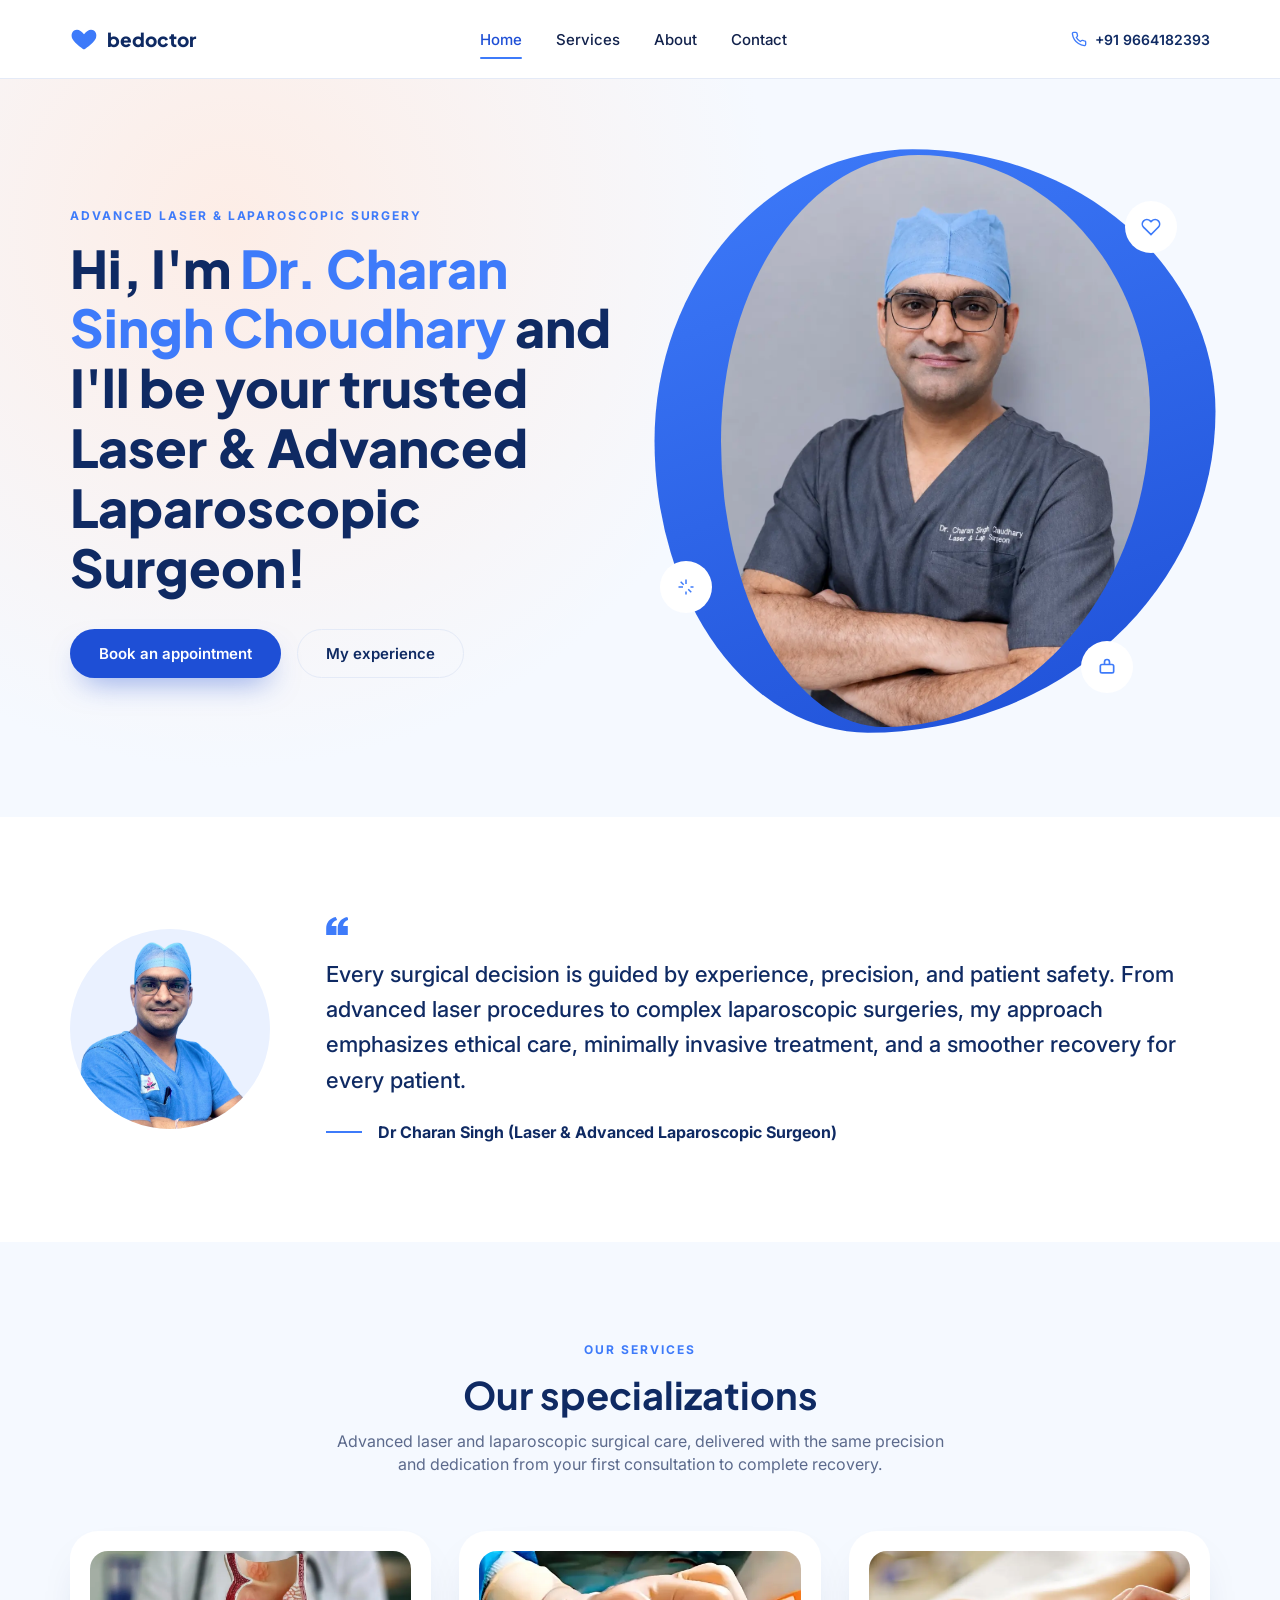
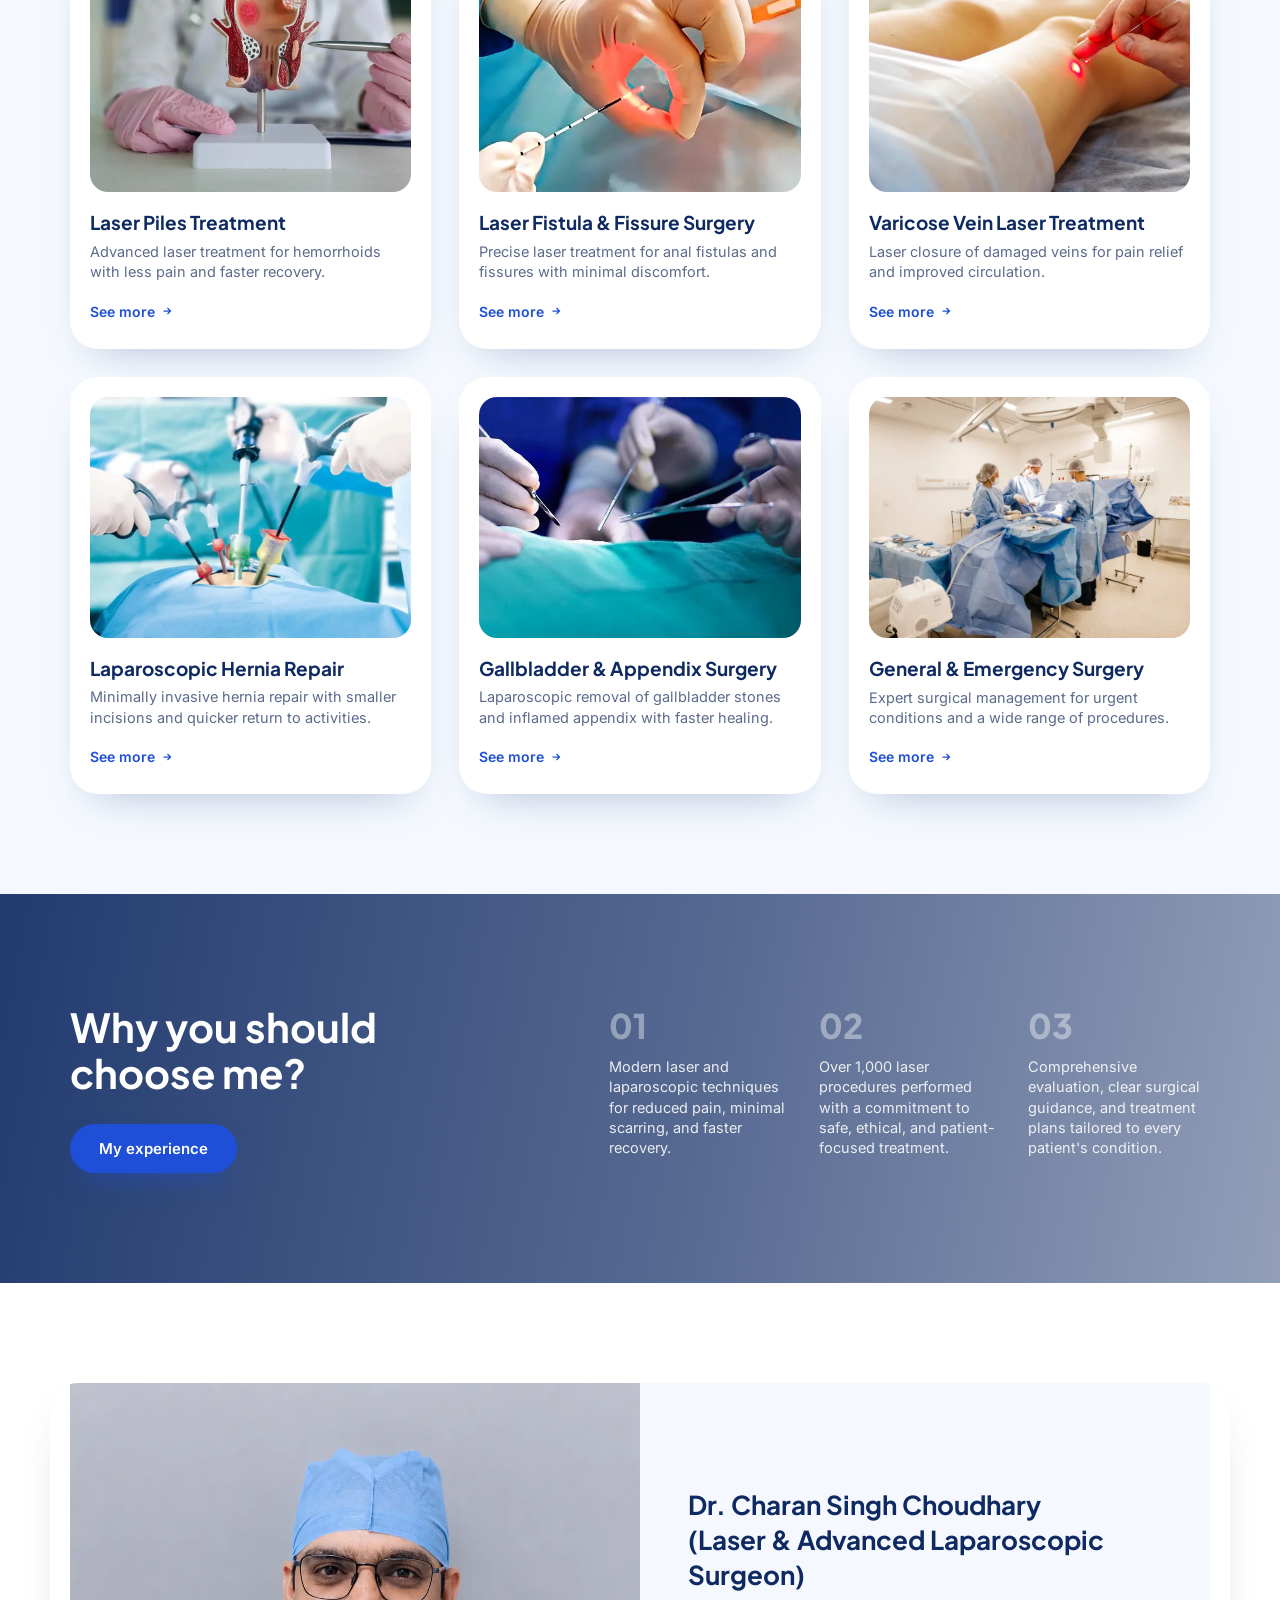
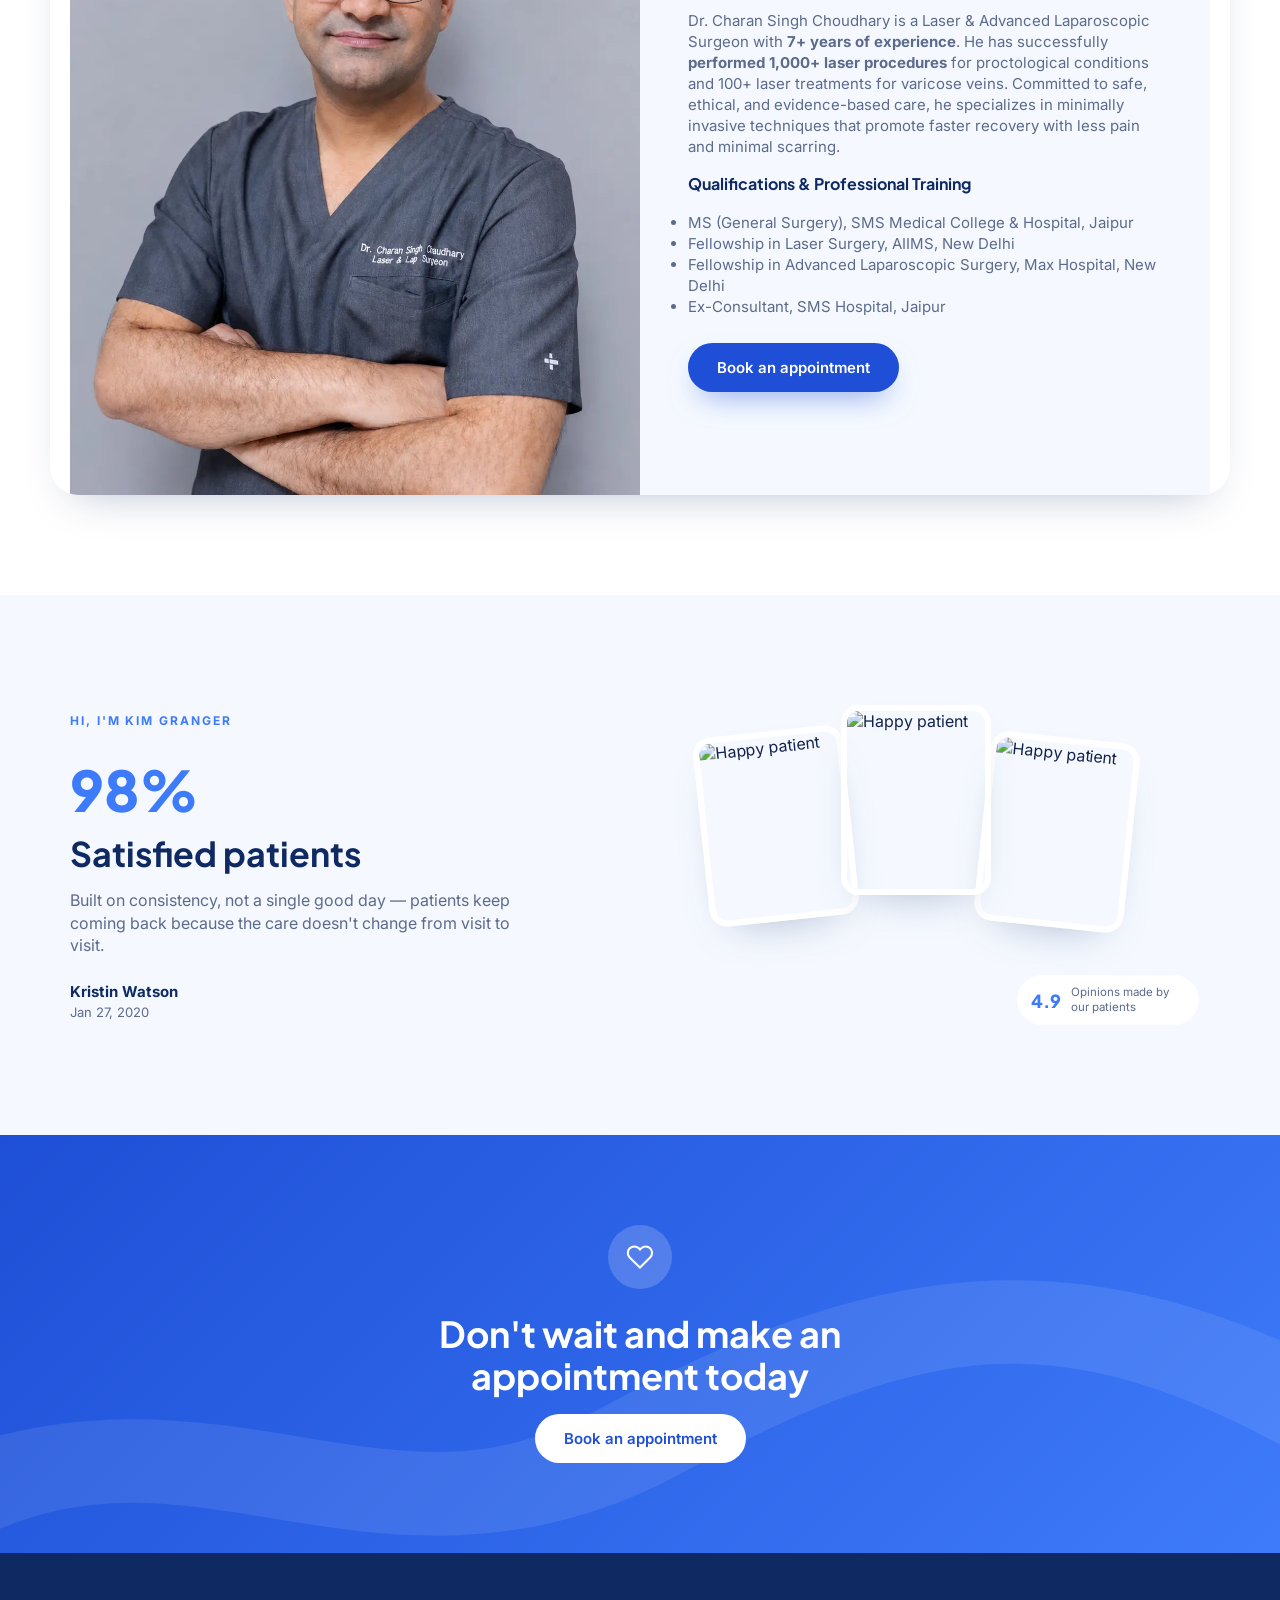
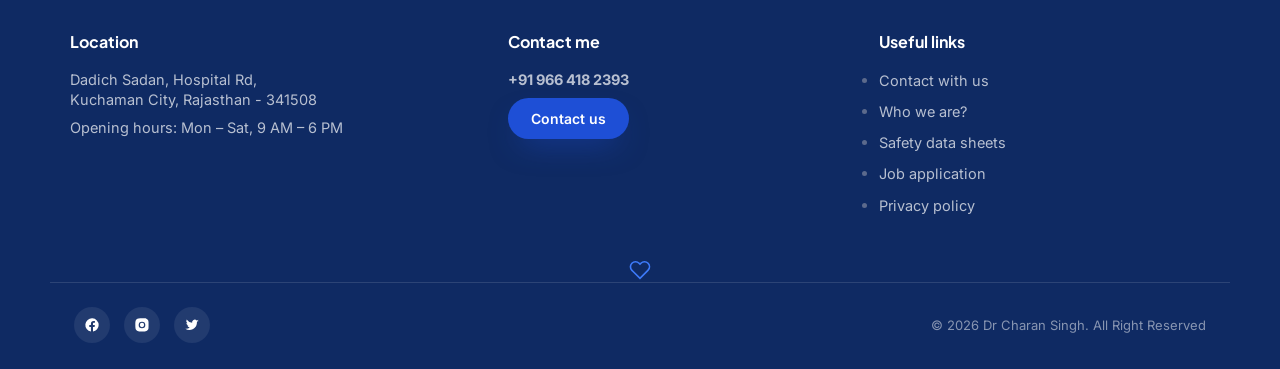
==== commit b86ad87b: "website changes" ====
--- a/index.html
+++ b/index.html
@@ -3,7 +3,7 @@
 <head>
 <meta charset="UTF-8">
 <meta name="viewport" content="width=device-width, initial-scale=1.0">
-<title>Bedoctor — Kim Granger, Family Doctor</title>
+<title>Dr Charan Singh — Laser & Advanced Laparoscopic Surgeon</title>
 <link rel="preconnect" href="https://fonts.googleapis.com">
 <link rel="preconnect" href="https://fonts.gstatic.com" crossorigin>
 <link href="https://fonts.googleapis.com/css2?family=Plus+Jakarta+Sans:wght@400;500;600;700;800&family=Inter:wght@400;500;600&display=swap" rel="stylesheet">
@@ -26,18 +26,17 @@
       <a href="#home" class="active">Home</a>
       <a href="#services">Services</a>
       <a href="#about">About</a>
-      <a href="#pricing">Packages</a>
       <a href="contact.html">Contact</a>
     </nav>
 
     <div class="header-actions">
       <div class="header-phone">
         <svg width="16" height="16" viewBox="0 0 24 24" fill="none" stroke="currentColor" stroke-width="2"><path d="M22 16.9v3a2 2 0 0 1-2.2 2 19.8 19.8 0 0 1-8.6-3.1 19.5 19.5 0 0 1-6-6A19.8 19.8 0 0 1 2.1 4.2 2 2 0 0 1 4.1 2h3a2 2 0 0 1 2 1.7c.1.9.3 1.8.6 2.7a2 2 0 0 1-.5 2.1L8 9.8a16 16 0 0 0 6 6l1.3-1.2a2 2 0 0 1 2.1-.5c.9.3 1.8.5 2.7.6a2 2 0 0 1 1.9 2.2z"/></svg>
-        <span>+61 (0) 3 8376 6284</span>
-      </div>
-      <button class="btn-icon" aria-label="Search">
+        <span>+91 9664182393</span>
+      </div>
+      <!-- <button class="btn-icon" aria-label="Search">
         <svg width="16" height="16" viewBox="0 0 24 24" fill="none" stroke="currentColor" stroke-width="2"><circle cx="11" cy="11" r="7"/><line x1="21" y1="21" x2="16.65" y2="16.65"/></svg>
-      </button>
+      </button> -->
       <button class="hamburger" id="hamburger" aria-label="Menu">
         <span></span><span></span><span></span>
       </button>
@@ -49,8 +48,8 @@
 <section class="hero" id="home">
   <div class="container hero-inner">
     <div class="hero-copy" data-reveal>
-      <span class="eyebrow">BEDOCTOR</span>
-      <h1>Hi, I'm <span class="text-accent">Kim Granger</span> and I'll be your family doctor!</h1>
+      <span class="eyebrow">ADVANCED LASER & LAPAROSCOPIC SURGERY</span>
+      <h1>Hi, I'm <span class="text-accent">Dr. Charan Singh Choudhary</span> and I'll be your trusted Laser & Advanced Laparoscopic Surgeon!</h1>
       <div class="hero-actions">
         <a href="contact.html" class="btn btn-primary">Book an appointment</a>
         <a href="#about" class="btn btn-ghost">My experience</a>
@@ -59,7 +58,7 @@
 
     <div class="hero-figure" data-reveal>
       <div class="hero-blob"></div>
-      <img src="https://images.unsplash.com/photo-1622253692010-333f2da6031d?auto=format&fit=crop&w=900&q=80" alt="Portrait of Dr. Kim Granger" class="hero-photo">
+      <img src="./images/dr-charan-singh-choudhary-pic.webp" alt="Portrait of Dr. Kim Granger" class="hero-photo">
       <div class="floaty floaty-1">
         <svg width="20" height="20" viewBox="0 0 24 24" fill="none" stroke="#3E7BFA" stroke-width="2"><path d="M20.8 4.6a5.5 5.5 0 0 0-7.8 0L12 5.6l-1-1a5.5 5.5 0 0 0-7.8 7.8l1 1L12 21l7.8-7.8 1-1a5.5 5.5 0 0 0 0-7.6z"/></svg>
       </div>
@@ -74,19 +73,19 @@
 </section>
 
 <!-- ============ QUOTE ============ -->
-<section class="quote-section" id="about">
+<section class="quote-section">
   <div class="container quote-inner">
     <div class="quote-avatar" data-reveal>
-      <img src="https://images.unsplash.com/photo-1594824476967-48c8b964273f?auto=format&fit=crop&w=400&q=80" alt="Dr. Kim Granger smiling">
+      <img src="./images/dr-charan-singh-img2.png" alt="Dr. Kim Granger smiling">
     </div>
     <div class="quote-body" data-reveal>
       <span class="quote-mark">
         <svg width="22" height="18" viewBox="0 0 24 20" fill="none"><path d="M0 12.6C0 5.8 4.3 1.4 10.6 0l1.6 3.2c-4 1.2-6 3.7-6.2 6.9h5.4V20H0v-7.4zm12.8 0c0-6.8 4.3-11.2 10.6-12.6L25 3.2c-4 1.2-6 3.7-6.2 6.9H24V20H12.8v-7.4z" fill="#3E7BFA"/></svg>
       </span>
-      <p>Medicine, to me, has always been about the person in front of me, not just the chart. Every visit here starts with a real conversation, time to listen, and a plan built around your life, not a template.</p>
+      <p>Every surgical decision is guided by experience, precision, and patient safety. From advanced laser procedures to complex laparoscopic surgeries, my approach emphasizes ethical care, minimally invasive treatment, and a smoother recovery for every patient.</p>
       <div class="quote-author">
         <span class="rule"></span>
-        <span>Kim Granger</span>
+        <span>Dr Charan Singh (Laser & Advanced Laparoscopic Surgeon)</span>
       </div>
     </div>
   </div>
@@ -98,49 +97,49 @@
     <div class="section-head" data-reveal>
       <span class="eyebrow center">OUR SERVICES</span>
       <h2>Our specializations</h2>
-      <p>A full range of family care, delivered with the same attention whether it's a first checkup or ongoing treatment.</p>
+      <p>Advanced laser and laparoscopic surgical care, delivered with the same precision and dedication from your first consultation to complete recovery.</p>
     </div>
 
     <div class="cards-grid" data-reveal>
       <article class="service-card">
-        <div class="service-img"><img src="https://images.unsplash.com/photo-1606811841689-23dfddce3e95?auto=format&fit=crop&w=600&q=80" alt="Dental checkup"></div>
-        <h3>Dental Department</h3>
-        <p>Routine checkups, cleanings and restorative care for the whole family.</p>
+        <div class="service-img"><img src="./images/laser_piles-treatment.webp" alt="Dental checkup"></div>
+        <h3>Laser Piles Treatment</h3>
+        <p>Advanced laser treatment for hemorrhoids with less pain and faster recovery.</p>
         <a href="dental-department.html" class="card-link">See more <svg width="12" height="12" viewBox="0 0 24 24" fill="none" stroke="currentColor" stroke-width="2.5"><path d="M5 12h14M13 6l6 6-6 6"/></svg></a>
       </article>
 
       <article class="service-card">
-        <div class="service-img"><img src="https://images.unsplash.com/photo-1584982751601-97dcc096659c?auto=format&fit=crop&w=600&q=80" alt="Cardiology equipment"></div>
-        <h3>Cardiology</h3>
-        <p>Heart health screening, monitoring and long-term risk management.</p>
+        <div class="service-img"><img src="./images/laser_fistula_surgery.webp" alt="Cardiology equipment"></div>
+        <h3>Laser Fistula & Fissure Surgery</h3>
+        <p>Precise laser treatment for anal fistulas and fissures with minimal discomfort.</p>
         <a href="cardiology.html" class="card-link">See more <svg width="12" height="12" viewBox="0 0 24 24" fill="none" stroke="currentColor" stroke-width="2.5"><path d="M5 12h14M13 6l6 6-6 6"/></svg></a>
       </article>
 
       <article class="service-card">
-        <div class="service-img"><img src="https://images.unsplash.com/photo-1544126592-807ade215a0b?auto=format&fit=crop&w=600&q=80" alt="Newborn checkup"></div>
-        <h3>Pediatrics</h3>
-        <p>Gentle, thorough care for infants, kids and teens as they grow.</p>
+        <div class="service-img"><img src="./images/varicose_vein_laser_treatment.webp" alt="Newborn checkup"></div>
+        <h3>Varicose Vein Laser Treatment</h3>
+        <p>Laser closure of damaged veins for pain relief and improved circulation.</p>
         <a href="pediatrics.html" class="card-link">See more <svg width="12" height="12" viewBox="0 0 24 24" fill="none" stroke="currentColor" stroke-width="2.5"><path d="M5 12h14M13 6l6 6-6 6"/></svg></a>
       </article>
 
       <article class="service-card">
-        <div class="service-img"><img src="https://images.unsplash.com/photo-1516549655169-df83a0774514?auto=format&fit=crop&w=600&q=80" alt="X-Ray review"></div>
-        <h3>X-Ray</h3>
-        <p>On-site imaging with fast, clearly explained results.</p>
+        <div class="service-img"><img src="./images/laparoscopic_hernia_surgery_doctor_in_jaipur.webp" alt="X-Ray review"></div>
+        <h3>Laparoscopic Hernia Repair</h3>
+        <p>Minimally invasive hernia repair with smaller incisions and quicker return to activities.</p>
         <a href="x-ray.html" class="card-link">See more <svg width="12" height="12" viewBox="0 0 24 24" fill="none" stroke="currentColor" stroke-width="2.5"><path d="M5 12h14M13 6l6 6-6 6"/></svg></a>
       </article>
 
       <article class="service-card">
-        <div class="service-img"><img src="https://images.unsplash.com/photo-1584515979956-d9f6e5d09982?auto=format&fit=crop&w=600&q=80" alt="Ear treatment"></div>
-        <h3>Ear treatment</h3>
-        <p>Diagnosis and care for ear infections, hearing and balance issues.</p>
+        <div class="service-img"><img src="./images/laparoscopic-appendix-removal-surgery-doctor-charan-singh.webp" alt="Ear treatment"></div>
+        <h3>Gallbladder & Appendix Surgery</h3>
+        <p>Laparoscopic removal of gallbladder stones and inflamed appendix with faster healing.</p>
         <a href="ear-treatment.html" class="card-link">See more <svg width="12" height="12" viewBox="0 0 24 24" fill="none" stroke="currentColor" stroke-width="2.5"><path d="M5 12h14M13 6l6 6-6 6"/></svg></a>
       </article>
 
       <article class="service-card">
-        <div class="service-img"><img src="https://images.unsplash.com/photo-1555252333-9f8e92e65df9?auto=format&fit=crop&w=600&q=80" alt="Pregnancy care"></div>
-        <h3>Pregnancy</h3>
-        <p>Prenatal checkups and guidance through every trimester.</p>
+        <div class="service-img"><img src="./images/general_surgery_doctor_charan_singh.webp" alt="Pregnancy care"></div>
+        <h3>General & Emergency Surgery</h3>
+        <p>Expert surgical management for urgent conditions and a wide range of procedures.</p>
         <a href="pregnancy.html" class="card-link">See more <svg width="12" height="12" viewBox="0 0 24 24" fill="none" stroke="currentColor" stroke-width="2.5"><path d="M5 12h14M13 6l6 6-6 6"/></svg></a>
       </article>
     </div>
@@ -159,39 +158,46 @@
     <div class="why-points" data-reveal>
       <div class="why-point">
         <span class="why-num">01</span>
-        <p>Same-day appointments and short waiting times, because problems don't wait for a diary slot.</p>
+        <p>Modern laser and laparoscopic techniques for reduced pain, minimal scarring, and faster recovery.</p>
       </div>
       <div class="why-point">
         <span class="why-num">02</span>
-        <p>Fifteen years of family practice, with continuity of care across every stage of life.</p>
+        <p>Over 1,000 laser procedures performed with a commitment to safe, ethical, and patient-focused treatment.</p>
       </div>
       <div class="why-point">
         <span class="why-num">03</span>
-        <p>Clear explanations, honest options, and a plan you actually understand before you leave.</p>
+        <p>Comprehensive evaluation, clear surgical guidance, and treatment plans tailored to every patient's condition.</p>
       </div>
     </div>
   </div>
 </section>
 
 <!-- ============ FACILITY ============ -->
-<section class="facility">
+<section class="facility" id="about">
   <div class="container facility-grid" data-reveal>
     <div class="facility-photo">
-      <img src="https://images.unsplash.com/photo-1622253692010-333f2da6031d?auto=format&fit=crop&w=700&q=80" alt="Doctor greeting a patient">
+      <img src="./images/dr-charan-singh-choudhary-pic.webp" alt="Doctor greeting a patient">
     </div>
     <div class="facility-info">
-      <span class="pin-icon">
+      <!-- <span class="pin-icon">
         <svg width="22" height="22" viewBox="0 0 24 24" fill="none" stroke="#3E7BFA" stroke-width="2"><path d="M21 10c0 7-9 12-9 12s-9-5-9-12a9 9 0 0 1 18 0z"/><circle cx="12" cy="10" r="3"/></svg>
-      </span>
-      <h3>Visit our new facility.<br>We're looking forward to seeing you!</h3>
-      <p class="facility-address">Level 13, 2 Elizabeth St,<br>Melbourne, Victoria 3000, Australia</p>
+      </span> -->
+      <h3>Dr. Charan Singh Choudhary<br>(Laser & Advanced Laparoscopic Surgeon)</h3>
+      <p class="facility-address">Dr. Charan Singh Choudhary is a Laser & Advanced Laparoscopic Surgeon with <b>7+ years of experience</b>. He has successfully <b>performed 1,000+ laser procedures</b> for proctological conditions and 100+ laser treatments for varicose veins. Committed to safe, ethical, and evidence-based care, he specializes in minimally invasive techniques that promote faster recovery with less pain and minimal scarring.</p>
+      <h4>Qualifications & Professional Training</h4>
+      <ul>
+        <li>MS (General Surgery), SMS Medical College & Hospital, Jaipur</li>
+        <li>Fellowship in Laser Surgery, AIIMS, New Delhi</li>
+        <li>Fellowship in Advanced Laparoscopic Surgery, Max Hospital, New Delhi</li>
+        <li>Ex-Consultant, SMS Hospital, Jaipur</li>
+      </ul>
       <a href="contact.html" class="btn btn-primary">Book an appointment</a>
     </div>
   </div>
 </section>
 
 <!-- ============ PRICING ============ -->
-<section class="pricing" id="pricing">
+<!-- <section class="pricing" id="pricing">
   <div class="container">
     <div class="section-head" data-reveal>
       <span class="eyebrow center">PRICING</span>
@@ -237,7 +243,7 @@
       </article>
     </div>
   </div>
-</section>
+</section> -->
 
 <!-- ============ SATISFIED PATIENTS ============ -->
 <section class="patients">
@@ -283,12 +289,12 @@
   <div class="container footer-grid">
     <div class="footer-col">
       <h4>Location</h4>
-      <p>Level 13, 2 Elizabeth St,<br>Melbourne, Victoria 3000, Australia</p>
+      <p>Dadich Sadan, Hospital Rd,<br>Kuchaman City, Rajasthan - 341508</p>
       <p class="footer-hours">Opening hours: Mon – Sat, 9 AM – 6 PM</p>
     </div>
     <div class="footer-col">
       <h4>Contact me</h4>
-      <p class="footer-phone">+61 (0) 3 8376 6284</p>
+      <p class="footer-phone">+91 966 418 2393</p>
       <a href="contact.html" class="btn btn-primary btn-sm">Contact us</a>
     </div>
     <div class="footer-col">
@@ -313,7 +319,7 @@
       <a href="#" aria-label="Instagram"><svg width="16" height="16" viewBox="0 0 24 24" fill="currentColor"><path d="M12 2c2.7 0 3.1 0 4.1.06 1.1.05 1.8.2 2.4.45.7.27 1.2.62 1.7 1.13.5.5.86 1 1.13 1.7.24.6.4 1.3.45 2.4.05 1 .06 1.4.06 4.1s0 3.1-.06 4.1c-.05 1.1-.2 1.8-.45 2.4a4.6 4.6 0 0 1-1.13 1.7c-.5.5-1 .86-1.7 1.13-.6.24-1.3.4-2.4.45-1 .05-1.4.06-4.1.06s-3.1 0-4.1-.06c-1.1-.05-1.8-.2-2.4-.45a4.6 4.6 0 0 1-1.7-1.13 4.6 4.6 0 0 1-1.13-1.7c-.24-.6-.4-1.3-.45-2.4C2 15.1 2 14.7 2 12s0-3.1.06-4.1c.05-1.1.2-1.8.45-2.4.27-.7.62-1.2 1.13-1.7.5-.5 1-.86 1.7-1.13.6-.24 1.3-.4 2.4-.45C8.9 2 9.3 2 12 2zm0 5a5 5 0 1 0 0 10 5 5 0 0 0 0-10zm0 8.2a3.2 3.2 0 1 1 0-6.4 3.2 3.2 0 0 1 0 6.4zm5.2-8.4a1.2 1.2 0 1 1-2.4 0 1.2 1.2 0 0 1 2.4 0z"/></svg></a>
       <a href="#" aria-label="Twitter"><svg width="16" height="16" viewBox="0 0 24 24" fill="currentColor"><path d="M22 5.9c-.7.3-1.5.5-2.3.6.8-.5 1.5-1.3 1.8-2.3-.8.5-1.6.8-2.5 1a4 4 0 0 0-6.8 3.6A11.2 11.2 0 0 1 4 3.9a4 4 0 0 0 1.2 5.3c-.6 0-1.2-.2-1.7-.5v.1a4 4 0 0 0 3.2 3.9 4 4 0 0 1-1.8.1 4 4 0 0 0 3.7 2.8A8 8 0 0 1 2 17.6a11.3 11.3 0 0 0 6.1 1.8c7.3 0 11.3-6 11.3-11.3v-.5c.8-.5 1.5-1.2 2-2z"/></svg></a>
     </div>
-    <p class="copyright">© 2026 bedoctor. Family medicine, done properly.</p>
+    <p class="copyright">© 2026 Dr Charan Singh. All Right Reserved</p>
   </div>
 </footer>
 
--- a/styles.css
+++ b/styles.css
@@ -35,14 +35,15 @@
 img{ max-width:100%; display:block; }
 a{ color:inherit; text-decoration:none; }
 ul{ margin:0; padding:0; list-style:none; }
-h1,h2,h3{ font-family:var(--font-display); margin:0; color:var(--blue-900); line-height:1.15; }
-p{ margin:0; color:var(--ink-soft); line-height:1.7; }
+h1,h2,h3,h4{ font-family:var(--font-display); margin:0; color:var(--blue-900); line-height:1.15; }
+p{ margin:0; color:var(--ink-soft); line-height:1.4; }
+ul{ font-size:15px; color:var(--ink-soft); line-height: 1.4; list-style: disc; }
 
 .container{
   width:100%;
   max-width:var(--container);
   margin:0 auto;
-  padding:0 24px;
+  padding:0 20px;
 }
 
 .text-accent{ color:var(--blue-500); }
@@ -214,7 +215,7 @@
 }
 .quote-avatar img{ width:100%; height:100%; object-fit:cover; }
 .quote-mark{ display:block; margin-bottom:18px; }
-.quote-body p{ font-size:22px; color:var(--blue-900); font-weight:500; line-height:1.6; max-width:640px; }
+.quote-body p{ font-size:22px; color:var(--blue-900); font-weight:500; line-height:1.6; max-width:fit-content; }
 .quote-author{ display:flex; align-items:center; gap:16px; margin-top:24px; font-weight:700; color:var(--blue-900); }
 .quote-author .rule{ width:36px; height:2px; background:var(--blue-500); display:inline-block; }
 
@@ -342,7 +343,7 @@
 /* =========================================================
    Patients
 ========================================================= */
-.patients{ padding:110px 0; }
+.patients{ padding:110px 0; background: var(--blue-050);}
 .patients-grid{
   display:grid;
   grid-template-columns:1fr 1fr;
@@ -429,9 +430,9 @@
 /* =========================================================
    Responsive
 ========================================================= */
-@media (max-width: 980px){
-  .hero-inner, .quote-inner, .why-inner, .facility-grid, .patients-grid{
-    grid-template-columns:1fr;
+@media (max-width: 1200px){
+  .hero-inner, .why-inner, .facility-grid, .patients-grid{
+    grid-template-columns:1fr 1fr;
   }
   .quote-inner{ text-align:center; }
   .quote-avatar{ margin:0 auto; }
@@ -440,11 +441,11 @@
   .pricing-grid{ grid-template-columns:1fr; max-width:420px; margin:0 auto; }
   .why-points{ grid-template-columns:1fr; }
   .facility-photo{ min-height:280px; }
-  .footer-grid{ grid-template-columns:1fr; }
+  .footer-grid{ grid-template-columns:1, 1fr; }
   .patients-photos{ margin-top:20px; }
 }
 
-@media (max-width: 860px){
+@media (max-width: 768px){
   .main-nav, .header-phone{ display:none; }
   .hamburger{ display:flex; }
   .main-nav.is-open{
@@ -455,9 +456,9 @@
   }
 }
 
-@media (max-width: 620px){
+@media (max-width: 480px){
   .cards-grid{ grid-template-columns:1fr; }
-  .hero{ padding:56px 0 64px; }
+  .hero{ padding:56px 15px 64px; }
   .hero-photo{ width:90%; }
   .floaty{ width:42px; height:42px; }
   .p1,.p2,.p3{ width:110px; height:140px; }
@@ -641,7 +642,7 @@
 /* =========================================================
    Responsive — inner pages
 ========================================================= */
-@media (max-width: 980px){
+@media (max-width: 768px){
   .service-detail-grid{ grid-template-columns:1fr; }
   .service-detail-photo{ order:-1; }
   .why-inner--light .why-points{ grid-template-columns:1fr; }
@@ -649,7 +650,7 @@
   .contact-info-grid{ grid-template-columns:1fr; }
 }
 
-@media (max-width: 620px){
+@media (max-width: 480px){
   .page-hero{ padding:130px 0 60px; }
   .form-row{ grid-template-columns:1fr; }
   .contact-form .btn{ width:100%; }
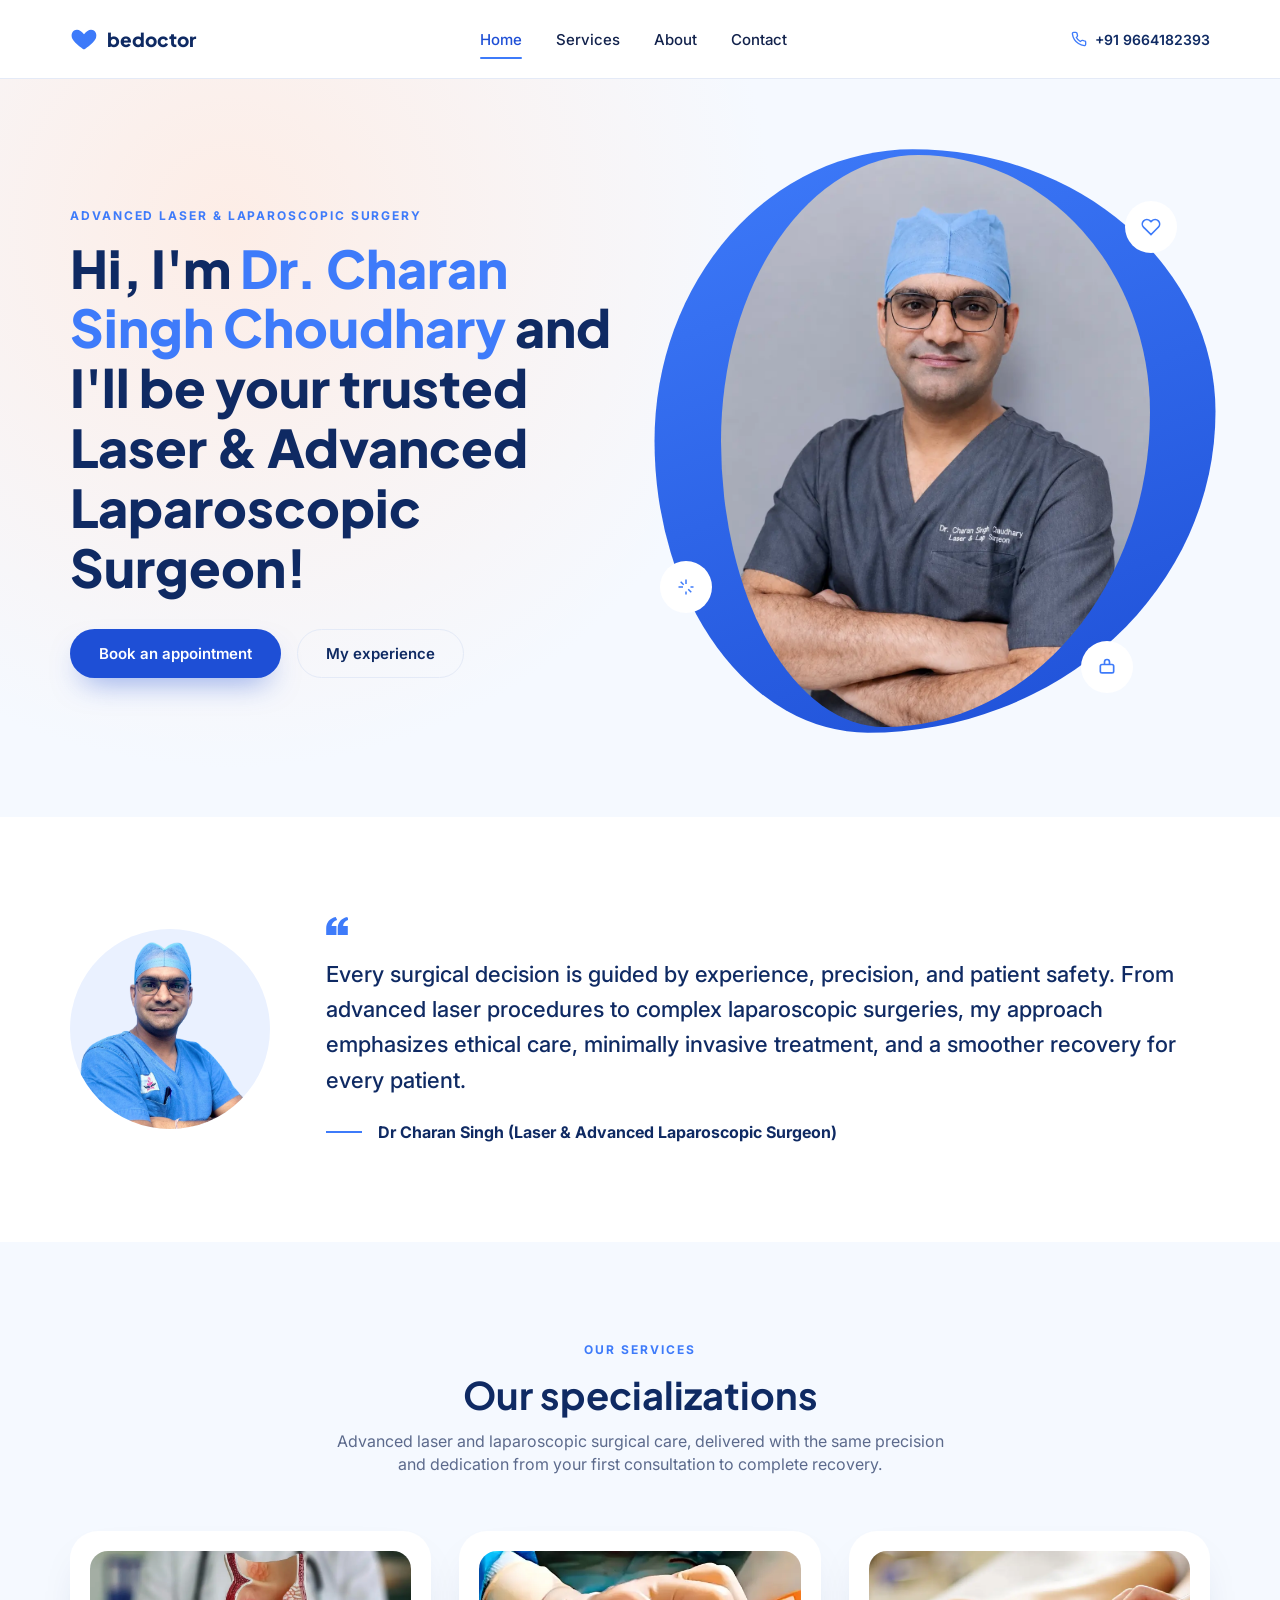
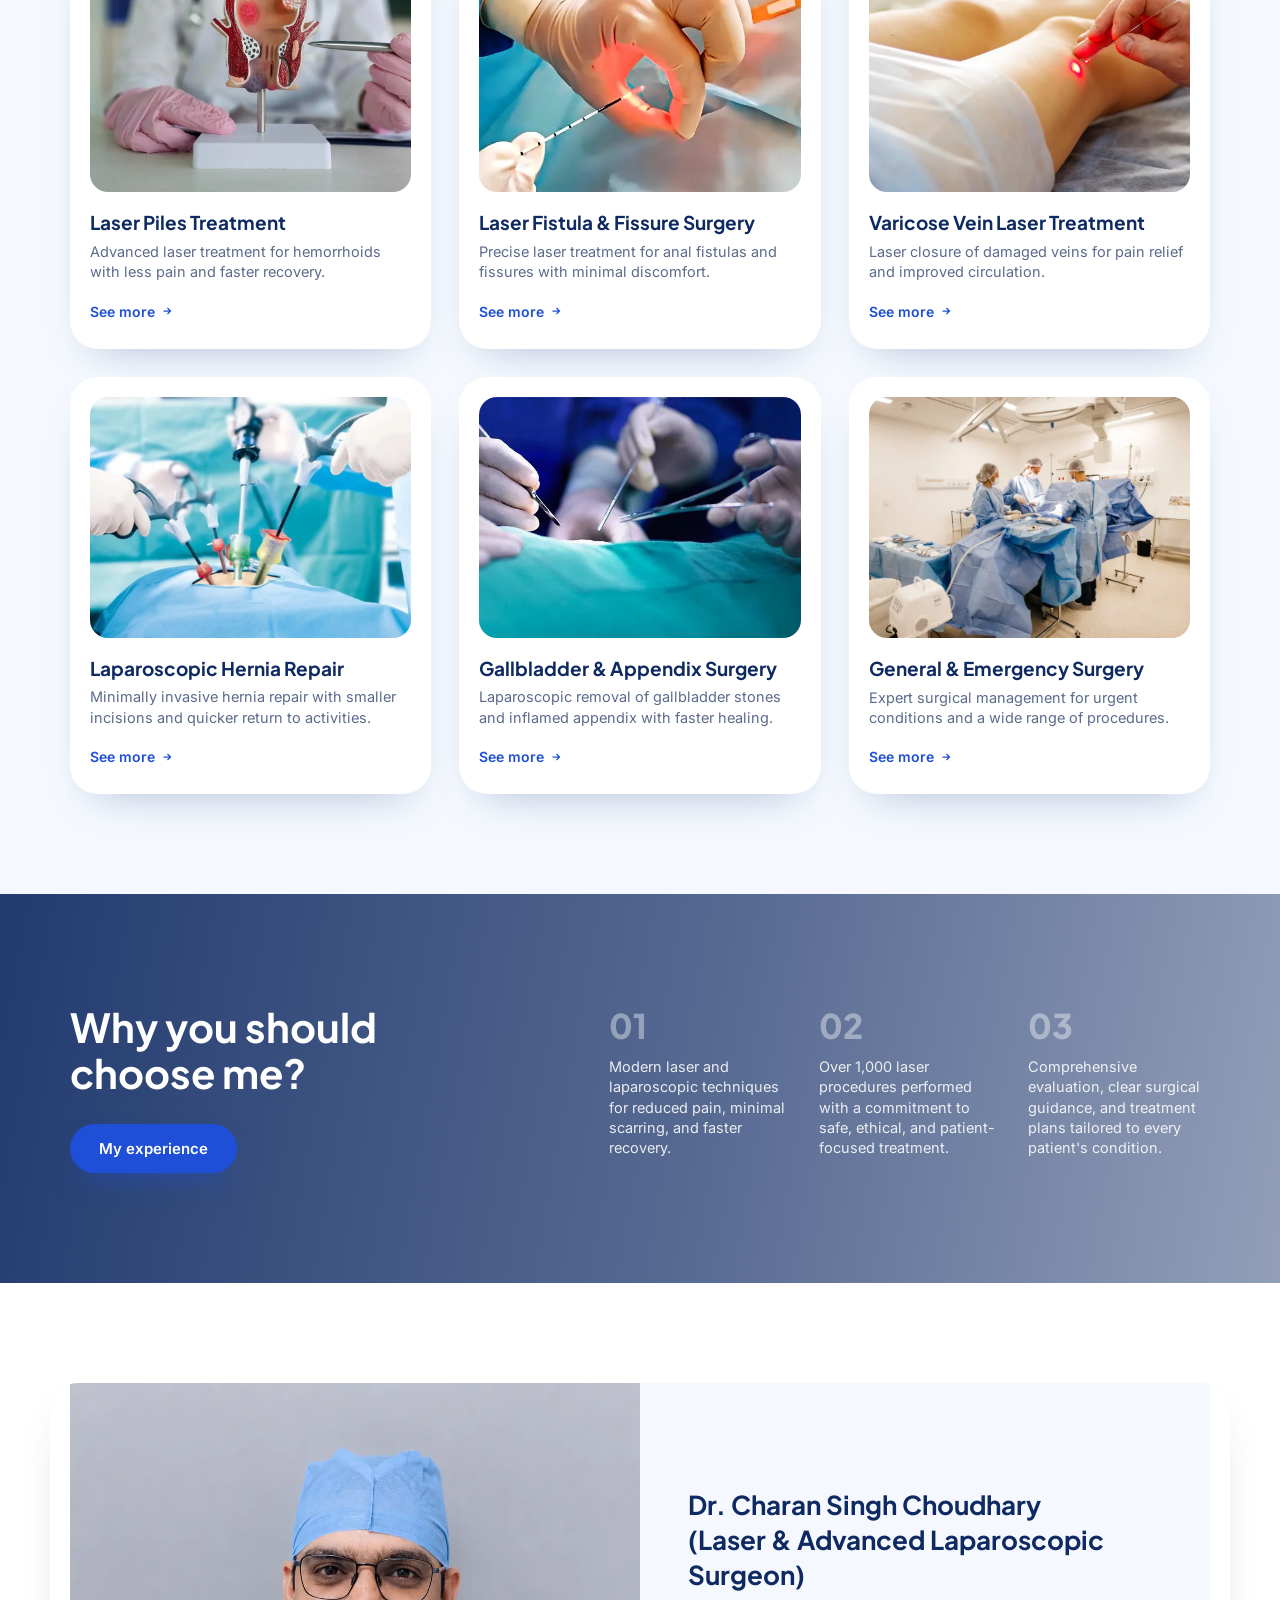
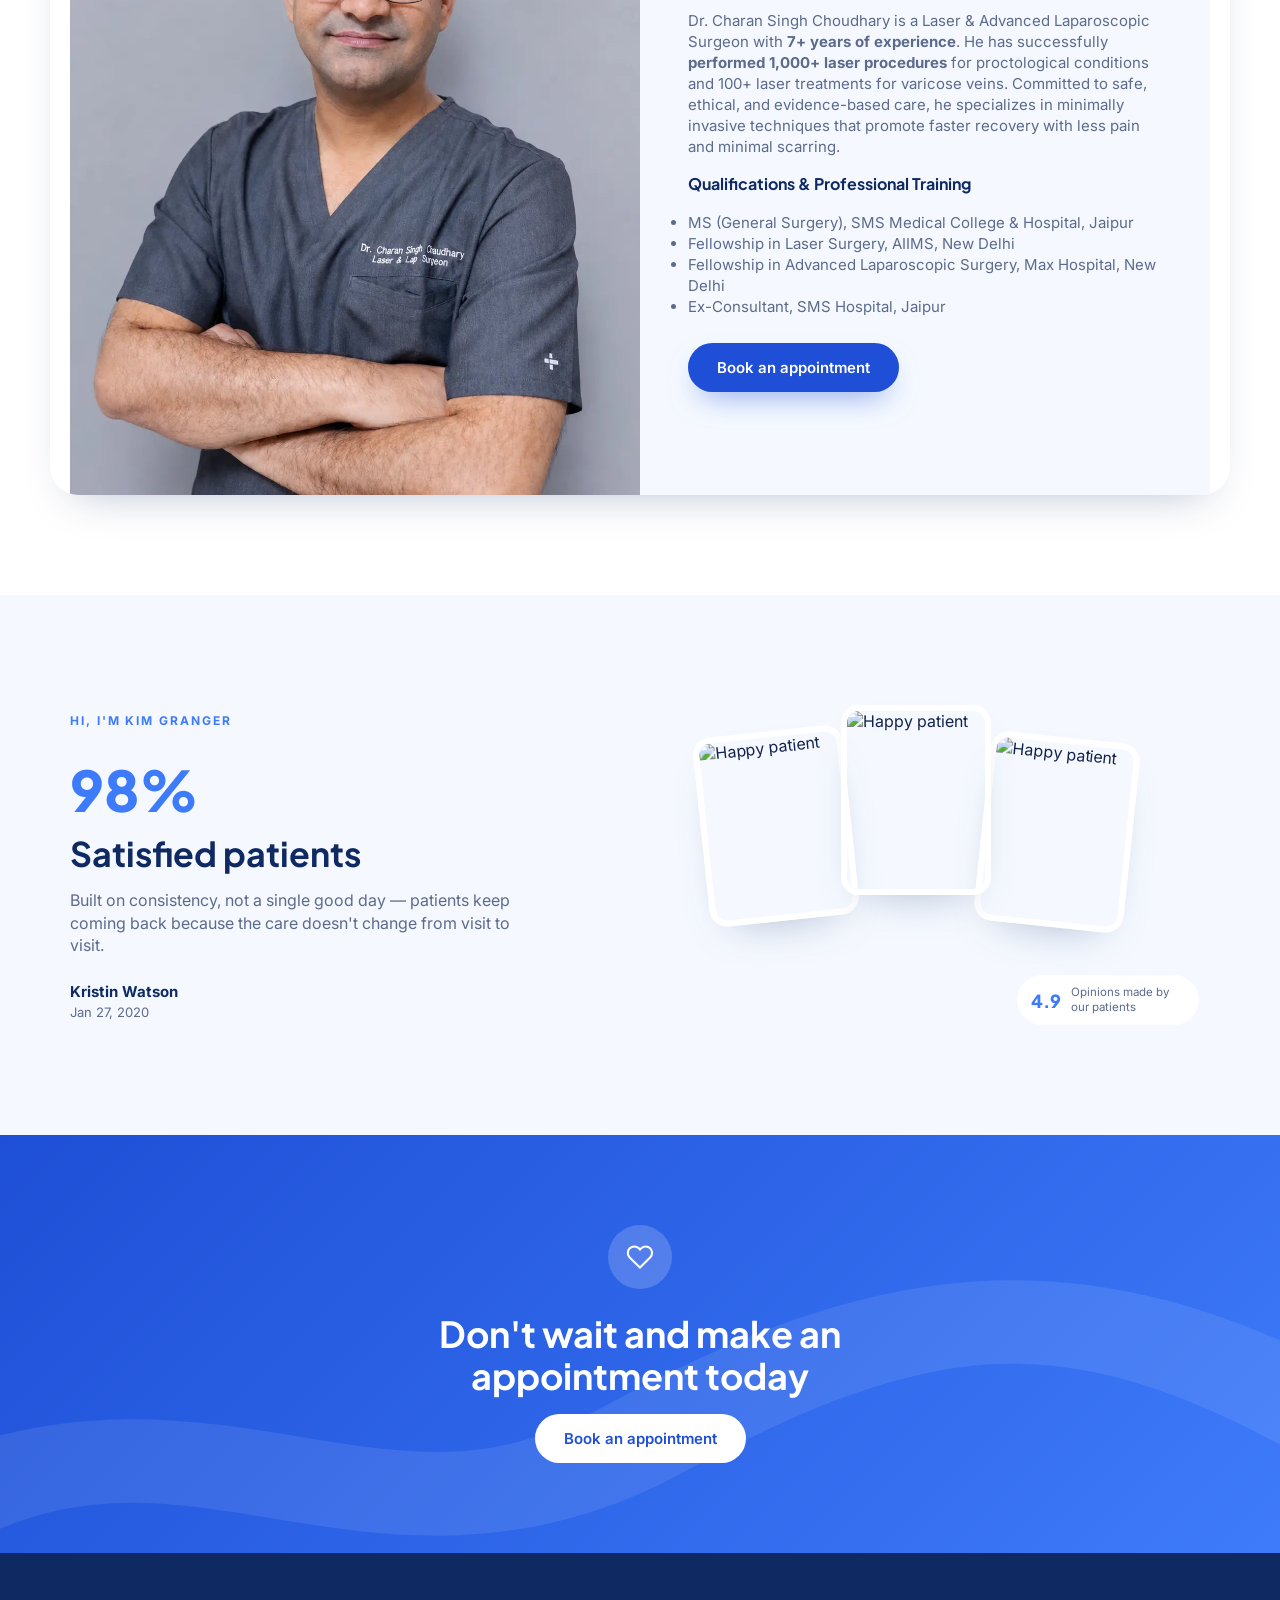
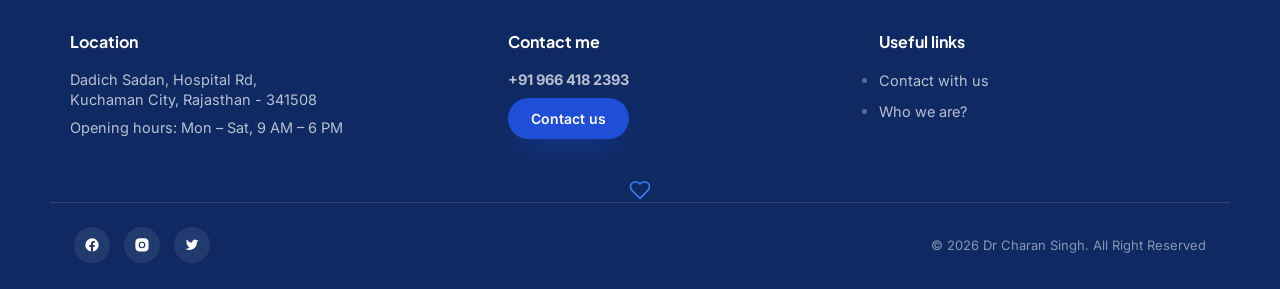
==== commit c5fb6911: "code updated" ====
--- a/index.html
+++ b/index.html
@@ -102,45 +102,45 @@
 
     <div class="cards-grid" data-reveal>
       <article class="service-card">
-        <div class="service-img"><img src="./images/laser_piles-treatment.webp" alt="Dental checkup"></div>
+        <div class="service-img"><img src="./images/laser_piles-treatment.webp" alt="Laser Piles Treatment"></div>
         <h3>Laser Piles Treatment</h3>
         <p>Advanced laser treatment for hemorrhoids with less pain and faster recovery.</p>
-        <a href="dental-department.html" class="card-link">See more <svg width="12" height="12" viewBox="0 0 24 24" fill="none" stroke="currentColor" stroke-width="2.5"><path d="M5 12h14M13 6l6 6-6 6"/></svg></a>
-      </article>
-
-      <article class="service-card">
-        <div class="service-img"><img src="./images/laser_fistula_surgery.webp" alt="Cardiology equipment"></div>
+        <a href="laser-piles-treatment.html" class="card-link">See more <svg width="12" height="12" viewBox="0 0 24 24" fill="none" stroke="currentColor" stroke-width="2.5"><path d="M5 12h14M13 6l6 6-6 6"/></svg></a>
+      </article>
+
+      <article class="service-card">
+        <div class="service-img"><img src="./images/laser_fistula_surgery.webp" alt="Laser Fistula & Fissure Surgery"></div>
         <h3>Laser Fistula & Fissure Surgery</h3>
         <p>Precise laser treatment for anal fistulas and fissures with minimal discomfort.</p>
-        <a href="cardiology.html" class="card-link">See more <svg width="12" height="12" viewBox="0 0 24 24" fill="none" stroke="currentColor" stroke-width="2.5"><path d="M5 12h14M13 6l6 6-6 6"/></svg></a>
-      </article>
-
-      <article class="service-card">
-        <div class="service-img"><img src="./images/varicose_vein_laser_treatment.webp" alt="Newborn checkup"></div>
+        <a href="laser-fistula-fissure-surgery.html" class="card-link">See more <svg width="12" height="12" viewBox="0 0 24 24" fill="none" stroke="currentColor" stroke-width="2.5"><path d="M5 12h14M13 6l6 6-6 6"/></svg></a>
+      </article>
+
+      <article class="service-card">
+        <div class="service-img"><img src="./images/varicose_vein_laser_treatment.webp" alt="Varicose Vein Laser Treatment"></div>
         <h3>Varicose Vein Laser Treatment</h3>
         <p>Laser closure of damaged veins for pain relief and improved circulation.</p>
-        <a href="pediatrics.html" class="card-link">See more <svg width="12" height="12" viewBox="0 0 24 24" fill="none" stroke="currentColor" stroke-width="2.5"><path d="M5 12h14M13 6l6 6-6 6"/></svg></a>
-      </article>
-
-      <article class="service-card">
-        <div class="service-img"><img src="./images/laparoscopic_hernia_surgery_doctor_in_jaipur.webp" alt="X-Ray review"></div>
+        <a href="varicose-vein-laser-treatment.html" class="card-link">See more <svg width="12" height="12" viewBox="0 0 24 24" fill="none" stroke="currentColor" stroke-width="2.5"><path d="M5 12h14M13 6l6 6-6 6"/></svg></a>
+      </article>
+
+      <article class="service-card">
+        <div class="service-img"><img src="./images/laparoscopic_hernia_surgery_doctor_in_jaipur.webp" alt="Laparoscopic Hernia Repair"></div>
         <h3>Laparoscopic Hernia Repair</h3>
         <p>Minimally invasive hernia repair with smaller incisions and quicker return to activities.</p>
-        <a href="x-ray.html" class="card-link">See more <svg width="12" height="12" viewBox="0 0 24 24" fill="none" stroke="currentColor" stroke-width="2.5"><path d="M5 12h14M13 6l6 6-6 6"/></svg></a>
-      </article>
-
-      <article class="service-card">
-        <div class="service-img"><img src="./images/laparoscopic-appendix-removal-surgery-doctor-charan-singh.webp" alt="Ear treatment"></div>
+        <a href="laparoscopic-hernia-repair.html" class="card-link">See more <svg width="12" height="12" viewBox="0 0 24 24" fill="none" stroke="currentColor" stroke-width="2.5"><path d="M5 12h14M13 6l6 6-6 6"/></svg></a>
+      </article>
+
+      <article class="service-card">
+        <div class="service-img"><img src="./images/laparoscopic-appendix-removal-surgery-doctor-charan-singh.webp" alt="Appendix surgery"></div>
         <h3>Gallbladder & Appendix Surgery</h3>
         <p>Laparoscopic removal of gallbladder stones and inflamed appendix with faster healing.</p>
-        <a href="ear-treatment.html" class="card-link">See more <svg width="12" height="12" viewBox="0 0 24 24" fill="none" stroke="currentColor" stroke-width="2.5"><path d="M5 12h14M13 6l6 6-6 6"/></svg></a>
-      </article>
-
-      <article class="service-card">
-        <div class="service-img"><img src="./images/general_surgery_doctor_charan_singh.webp" alt="Pregnancy care"></div>
+        <a href="gallbladder-appendix-surgery.html" class="card-link">See more <svg width="12" height="12" viewBox="0 0 24 24" fill="none" stroke="currentColor" stroke-width="2.5"><path d="M5 12h14M13 6l6 6-6 6"/></svg></a>
+      </article>
+
+      <article class="service-card">
+        <div class="service-img"><img src="./images/general_surgery_doctor_charan_singh.webp" alt="General Surgery"></div>
         <h3>General & Emergency Surgery</h3>
         <p>Expert surgical management for urgent conditions and a wide range of procedures.</p>
-        <a href="pregnancy.html" class="card-link">See more <svg width="12" height="12" viewBox="0 0 24 24" fill="none" stroke="currentColor" stroke-width="2.5"><path d="M5 12h14M13 6l6 6-6 6"/></svg></a>
+        <a href="general-and-emergency-surgery.html" class="card-link">See more <svg width="12" height="12" viewBox="0 0 24 24" fill="none" stroke="currentColor" stroke-width="2.5"><path d="M5 12h14M13 6l6 6-6 6"/></svg></a>
       </article>
     </div>
   </div>
@@ -302,9 +302,6 @@
       <ul class="footer-links">
         <li><a href="contact.html">Contact with us</a></li>
         <li><a href="#about">Who we are?</a></li>
-        <li><a href="#">Safety data sheets</a></li>
-        <li><a href="#">Job application</a></li>
-        <li><a href="#">Privacy policy</a></li>
       </ul>
     </div>
   </div>
--- a/styles.css
+++ b/styles.css
@@ -428,45 +428,6 @@
 .copyright{ font-size:13px; color:rgba(255,255,255,0.5); }
 
 /* =========================================================
-   Responsive
-========================================================= */
-@media (max-width: 1200px){
-  .hero-inner, .why-inner, .facility-grid, .patients-grid{
-    grid-template-columns:1fr 1fr;
-  }
-  .quote-inner{ text-align:center; }
-  .quote-avatar{ margin:0 auto; }
-  .quote-author{ justify-content:center; }
-  .cards-grid{ grid-template-columns:repeat(2,1fr); }
-  .pricing-grid{ grid-template-columns:1fr; max-width:420px; margin:0 auto; }
-  .why-points{ grid-template-columns:1fr; }
-  .facility-photo{ min-height:280px; }
-  .footer-grid{ grid-template-columns:1, 1fr; }
-  .patients-photos{ margin-top:20px; }
-}
-
-@media (max-width: 768px){
-  .main-nav, .header-phone{ display:none; }
-  .hamburger{ display:flex; }
-  .main-nav.is-open{
-    display:flex; flex-direction:column;
-    position:absolute; top:78px; left:0; right:0;
-    background:var(--white); padding:20px 24px; gap:16px;
-    border-bottom:1px solid var(--line);
-  }
-}
-
-@media (max-width: 480px){
-  .cards-grid{ grid-template-columns:1fr; }
-  .hero{ padding:56px 15px 64px; }
-  .hero-photo{ width:90%; }
-  .floaty{ width:42px; height:42px; }
-  .p1,.p2,.p3{ width:110px; height:140px; }
-  .patients-photos{ height:240px; }
-  .footer-bottom{ flex-direction:column; text-align:center; }
-}
-
-/* =========================================================
    Inner page hero (services / contact)
 ========================================================= */
 .page-hero{
@@ -640,9 +601,67 @@
 .hours-list li span:first-child{ font-weight:600; color:var(--white); }
 
 /* =========================================================
+   Responsive
+========================================================= */
+@media screen and (max-width: 1200px){
+  .hero-inner, .why-inner, .facility-grid, .patients-grid{
+    grid-template-columns:1fr 1fr;
+  }
+  .quote-inner{ text-align:center; }
+  .quote-avatar{ margin:0 auto; }
+  .quote-author{ justify-content:center; }
+  .cards-grid{ grid-template-columns:repeat(2,1fr); }
+  .pricing-grid{ grid-template-columns:1fr; max-width:420px; margin:0 auto; }
+  .why-points{ grid-template-columns:1fr; }
+  .facility-photo{ min-height:280px; }
+  .footer-grid{ grid-template-columns:1fr 1fr 1fr; }
+  .patients-photos{ margin-top:20px; }
+}
+
+@media screen and (max-width: 768px){
+  .main-nav, .header-phone{ display:none; }
+  .hamburger{ display:flex; }
+  .main-nav.is-open{
+    display:flex; flex-direction:column;
+    position:absolute; top:78px; left:0; right:0;
+    background:var(--white); padding:20px 24px; gap:16px;
+    border-bottom:1px solid var(--line);
+  }
+  .patients-photos{overflow: hidden;}
+  .footer-grid{ grid-template-columns:1fr; }
+  .hero, .quote-section, .specializations, .why-choose, .facility, .patients, .cta{padding-top: 50px; padding-bottom: 50px;}
+  .site-footer { padding: 50px 20px 20px 20px;}
+
+}
+
+@media screen and (max-width: 480px){
+  .container{grid-template-columns: auto;}
+  .cards-grid{ grid-template-columns:1fr; }
+  .hero{ padding:56px 15px 64px; }
+  .hero-photo{ width:90%; }
+  .floaty{ width:42px; height:42px; }
+  .p1,.p2,.p3{ width:110px; height:140px; }
+  .patients-photos{ height:240px; }
+  .footer-bottom{ flex-direction:column; text-align:center; }
+  .quote-body p { font-size: 16px; font-weight: 500; line-height: 1.2; max-width: fit-content; }
+  .quote-section { padding: 50px 0; }
+  .specializations { padding: 50px 0; }
+  .why-choose{ padding-top: 50px; padding-bottom: 50px}
+  .facility{padding-top: 50px; padding-bottom: 50px;}
+  .facility-grid {display: block;}
+  .facility-info .btn { width: auto; }
+  .patients {padding-top: 50px; padding-bottom: 50px;}
+  .patients-grid {gap: 14px;}
+  .rating-chip {right: unset;}
+  .cta {padding-top: 50px; padding-bottom: 50px;}
+  .site-footer {padding:50px 20px 35px 20px;}
+
+}
+
+/* =========================================================
    Responsive — inner pages
 ========================================================= */
-@media (max-width: 768px){
+@media screen and (max-width: 768px){
   .service-detail-grid{ grid-template-columns:1fr; }
   .service-detail-photo{ order:-1; }
   .why-inner--light .why-points{ grid-template-columns:1fr; }
@@ -650,7 +669,7 @@
   .contact-info-grid{ grid-template-columns:1fr; }
 }
 
-@media (max-width: 480px){
+@media screen and (max-width: 480px){
   .page-hero{ padding:130px 0 60px; }
   .form-row{ grid-template-columns:1fr; }
   .contact-form .btn{ width:100%; }
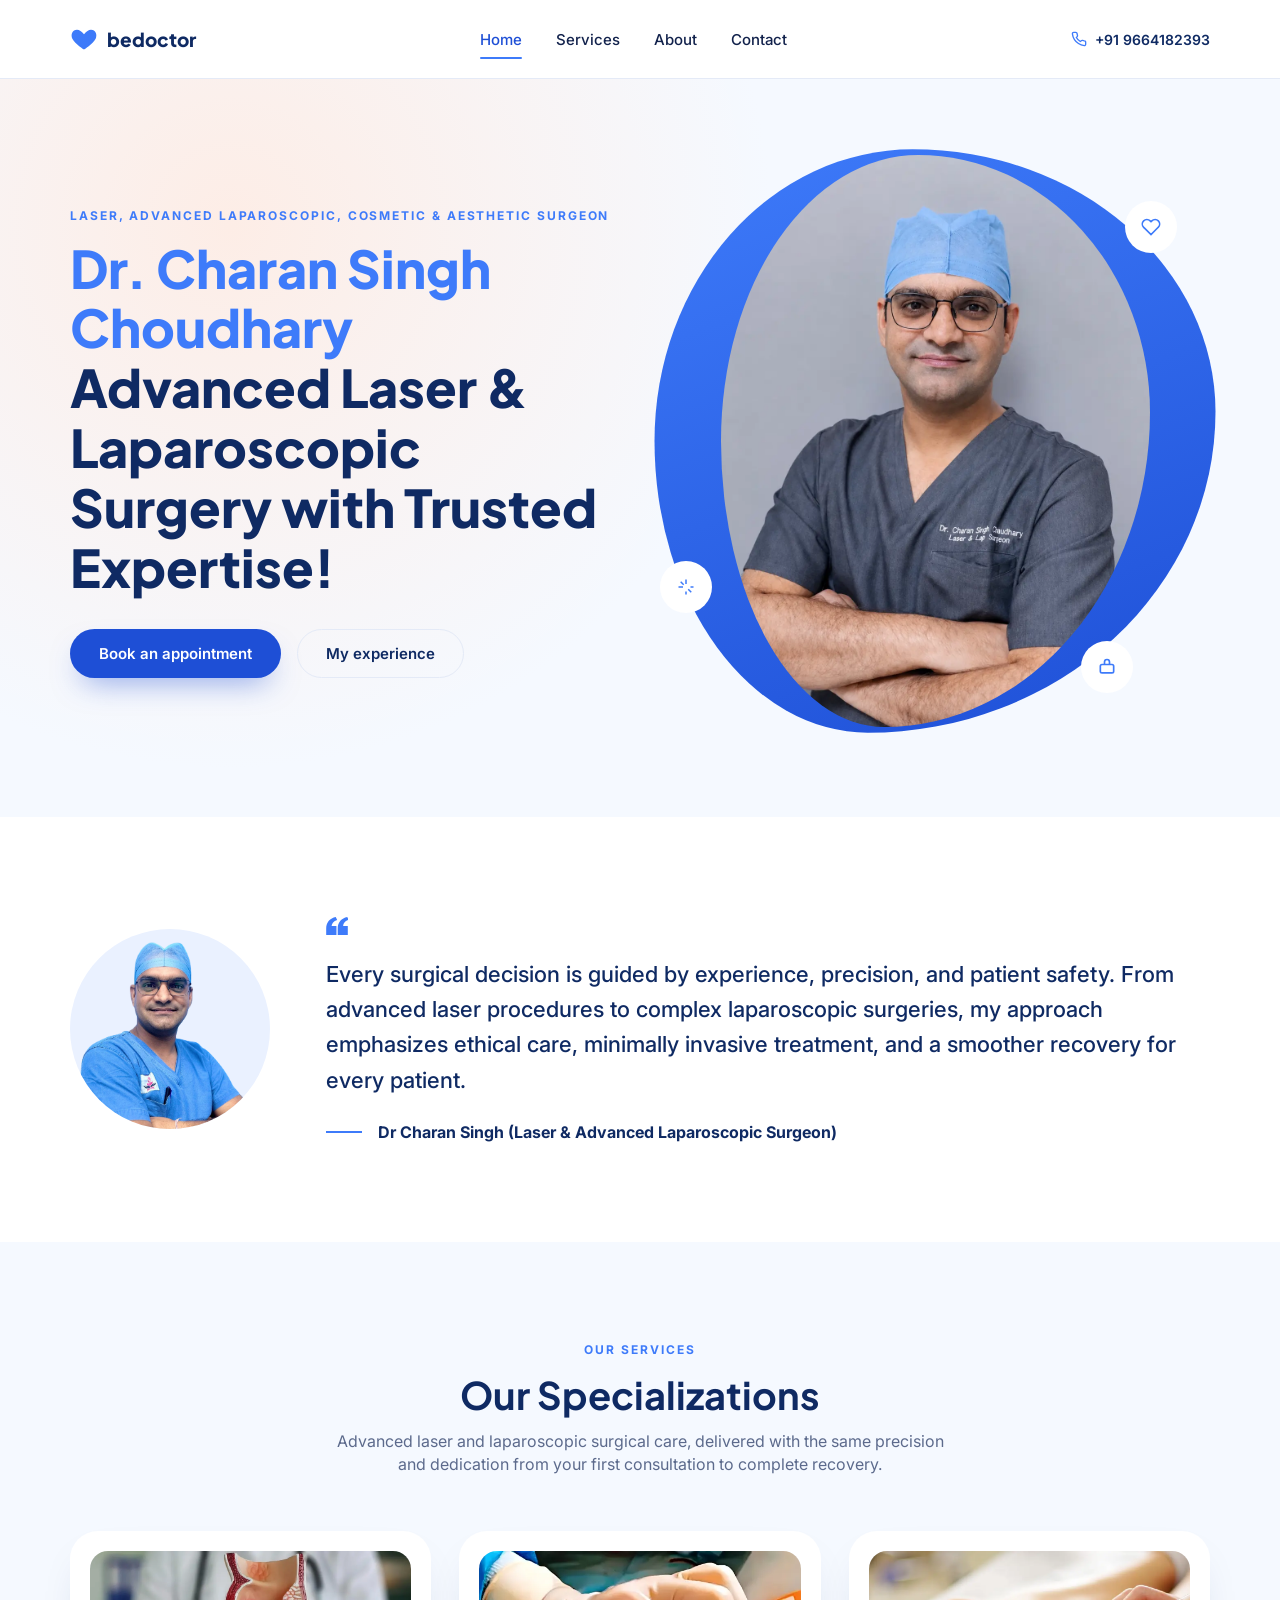
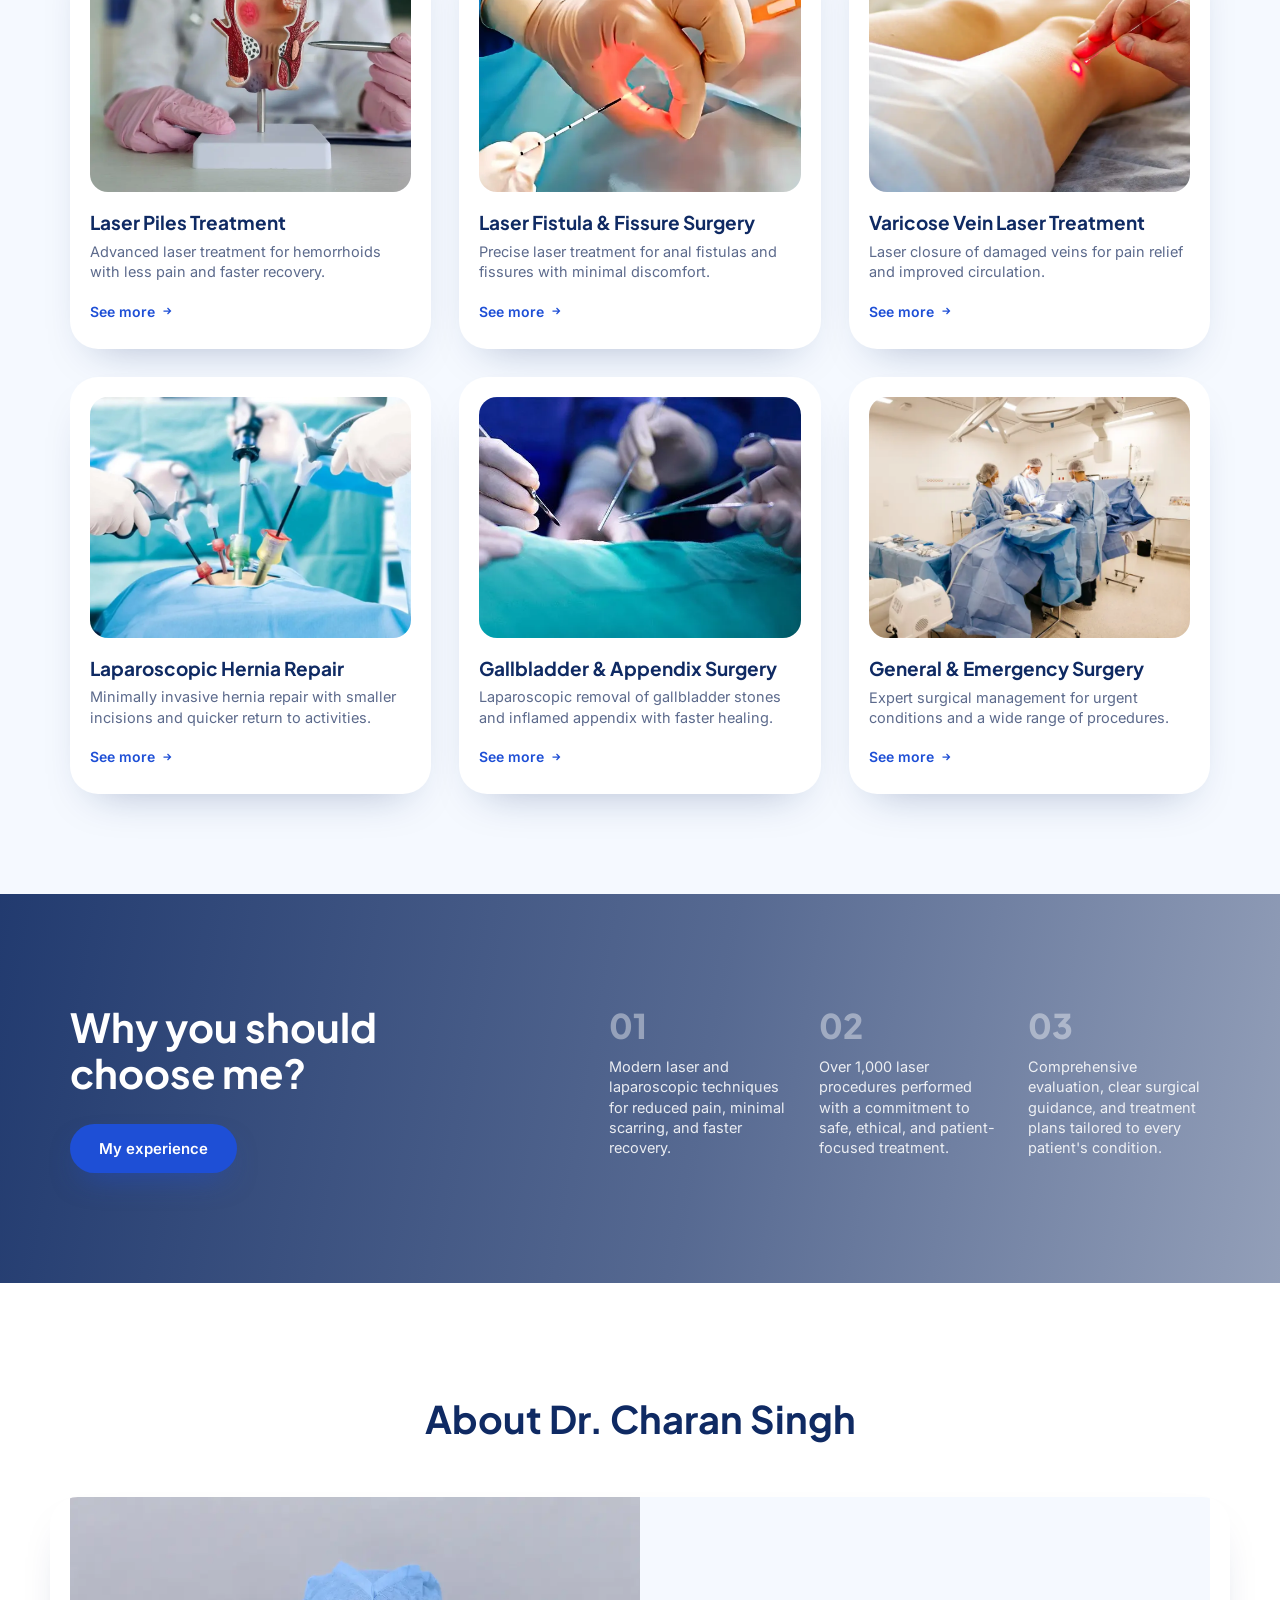
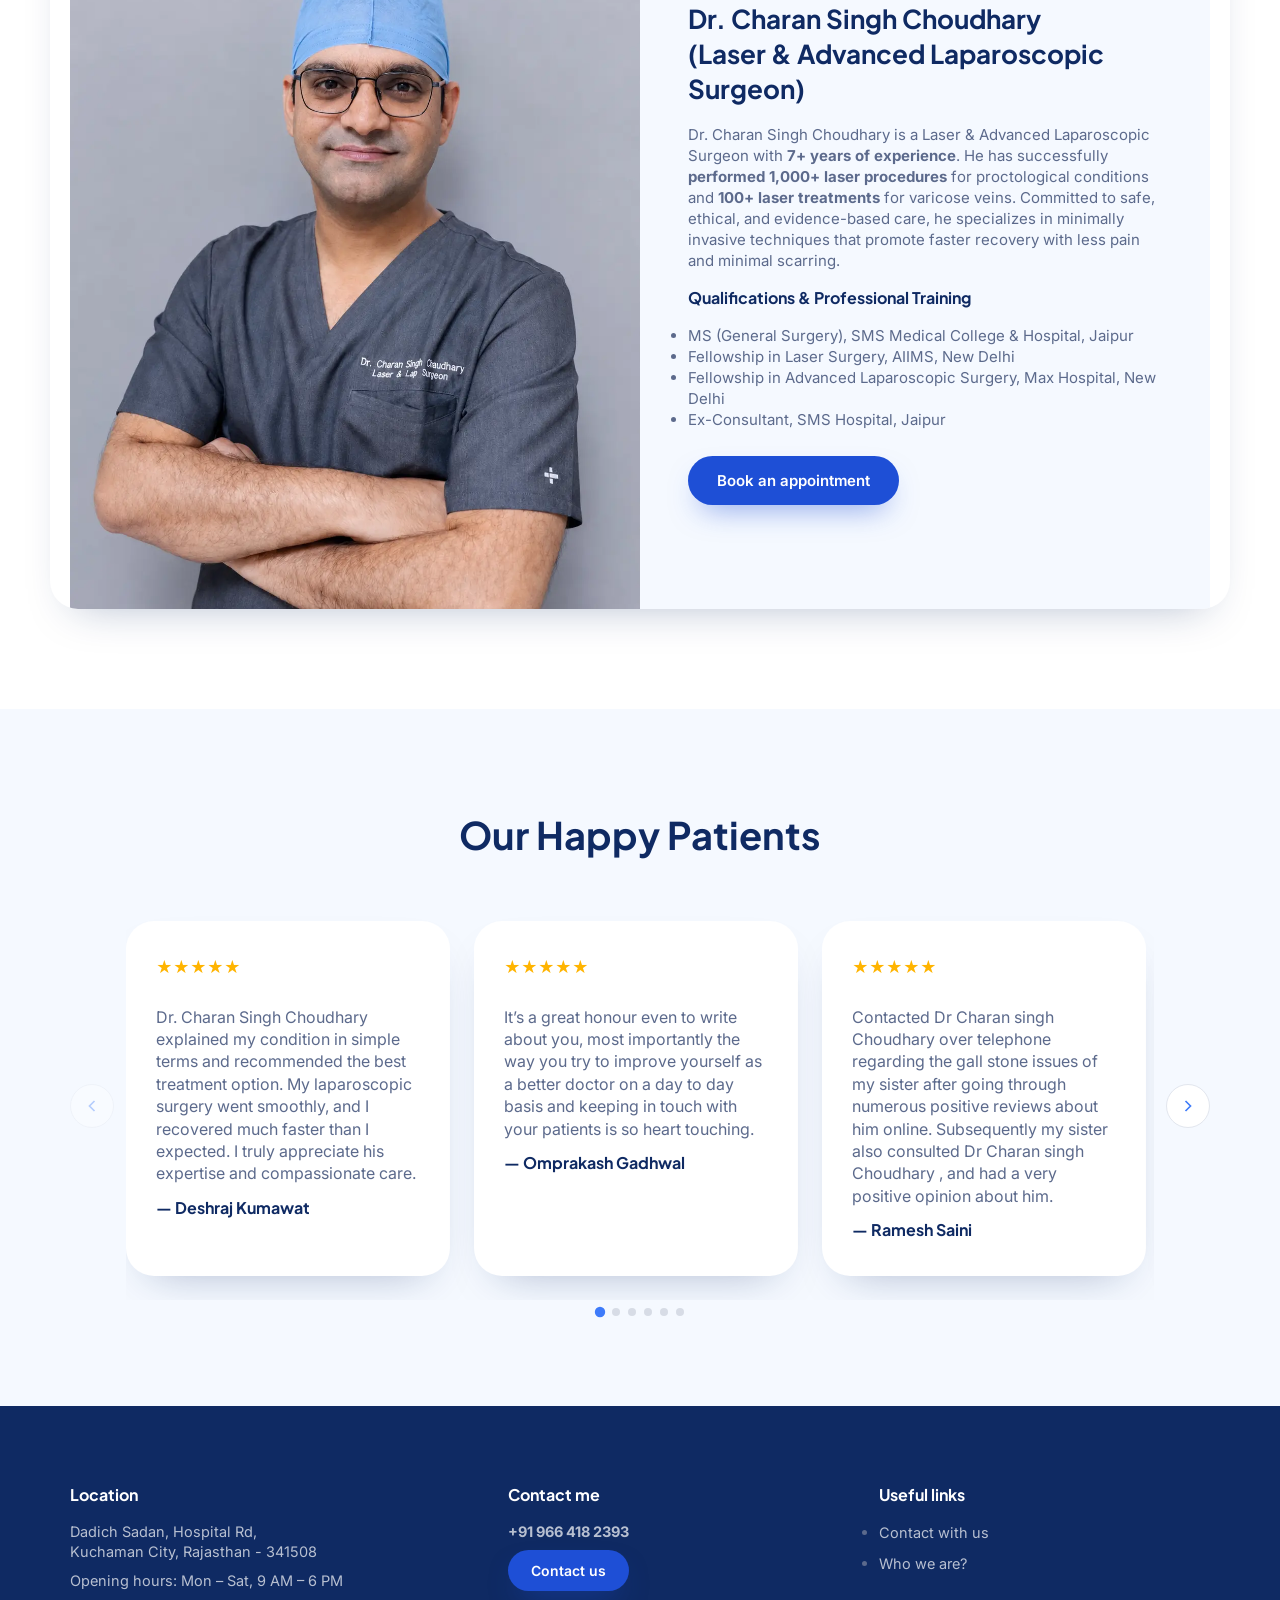
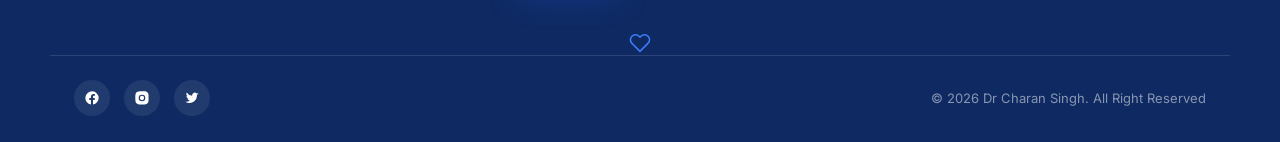
==== commit 6f40bd54: "code changes" ====
--- a/index.html
+++ b/index.html
@@ -1,209 +1,275 @@
 <!DOCTYPE html>
 <html lang="en">
+
 <head>
-<meta charset="UTF-8">
-<meta name="viewport" content="width=device-width, initial-scale=1.0">
-<title>Dr Charan Singh — Laser & Advanced Laparoscopic Surgeon</title>
-<link rel="preconnect" href="https://fonts.googleapis.com">
-<link rel="preconnect" href="https://fonts.gstatic.com" crossorigin>
-<link href="https://fonts.googleapis.com/css2?family=Plus+Jakarta+Sans:wght@400;500;600;700;800&family=Inter:wght@400;500;600&display=swap" rel="stylesheet">
-<link rel="stylesheet" href="styles.css">
+  <meta charset="UTF-8">
+  <meta name="viewport" content="width=device-width, initial-scale=1.0">
+  <title>Dr Charan Singh — Laser & Advanced Laparoscopic Surgeon</title>
+  <link rel="preconnect" href="https://fonts.googleapis.com">
+  <link rel="preconnect" href="https://fonts.gstatic.com" crossorigin>
+  <link
+    href="https://fonts.googleapis.com/css2?family=Plus+Jakarta+Sans:wght@400;500;600;700;800&family=Inter:wght@400;500;600&display=swap"
+    rel="stylesheet">
+  <link rel="stylesheet" href="styles.css">
 </head>
+
 <body>
 
-<!-- ============ HEADER ============ -->
-<header class="site-header" id="siteHeader">
-  <div class="container header-inner">
-    <a href="#" class="logo">
-      <svg width="28" height="28" viewBox="0 0 24 24" fill="none" xmlns="http://www.w3.org/2000/svg">
-        <path d="M12 21s-7.5-4.7-10-9.3C.4 8.1 2 4 6 4c2.2 0 3.7 1.3 6 4 2.3-2.7 3.8-4 6-4 4 0 5.6 4.1 4 7.7C19.5 16.3 12 21 12 21z" fill="url(#g)"/>
-        <defs><linearGradient id="g" x1="0" y1="0" x2="24" y2="24"><stop stop-color="#3E7BFA"/><stop offset="1" stop-color="#1E4FD6"/></linearGradient></defs>
-      </svg>
-      <span>bedoctor</span>
-    </a>
-
-    <nav class="main-nav" id="mainNav">
-      <a href="#home" class="active">Home</a>
-      <a href="#services">Services</a>
-      <a href="#about">About</a>
-      <a href="contact.html">Contact</a>
-    </nav>
-
-    <div class="header-actions">
-      <div class="header-phone">
-        <svg width="16" height="16" viewBox="0 0 24 24" fill="none" stroke="currentColor" stroke-width="2"><path d="M22 16.9v3a2 2 0 0 1-2.2 2 19.8 19.8 0 0 1-8.6-3.1 19.5 19.5 0 0 1-6-6A19.8 19.8 0 0 1 2.1 4.2 2 2 0 0 1 4.1 2h3a2 2 0 0 1 2 1.7c.1.9.3 1.8.6 2.7a2 2 0 0 1-.5 2.1L8 9.8a16 16 0 0 0 6 6l1.3-1.2a2 2 0 0 1 2.1-.5c.9.3 1.8.5 2.7.6a2 2 0 0 1 1.9 2.2z"/></svg>
-        <span>+91 9664182393</span>
-      </div>
-      <!-- <button class="btn-icon" aria-label="Search">
+  <!-- ============ HEADER ============ -->
+  <header class="site-header" id="siteHeader">
+    <div class="container header-inner">
+      <a href="#" class="logo">
+        <svg width="28" height="28" viewBox="0 0 24 24" fill="none" xmlns="http://www.w3.org/2000/svg">
+          <path
+            d="M12 21s-7.5-4.7-10-9.3C.4 8.1 2 4 6 4c2.2 0 3.7 1.3 6 4 2.3-2.7 3.8-4 6-4 4 0 5.6 4.1 4 7.7C19.5 16.3 12 21 12 21z"
+            fill="url(#g)" />
+          <defs>
+            <linearGradient id="g" x1="0" y1="0" x2="24" y2="24">
+              <stop stop-color="#3E7BFA" />
+              <stop offset="1" stop-color="#1E4FD6" />
+            </linearGradient>
+          </defs>
+        </svg>
+        <span>bedoctor</span>
+      </a>
+
+      <nav class="main-nav" id="mainNav">
+        <a href="#home" class="active">Home</a>
+        <a href="#services">Services</a>
+        <a href="#about">About</a>
+        <a href="contact.html">Contact</a>
+      </nav>
+
+      <div class="header-actions">
+        <div class="header-phone">
+          <svg width="16" height="16" viewBox="0 0 24 24" fill="none" stroke="currentColor" stroke-width="2">
+            <path
+              d="M22 16.9v3a2 2 0 0 1-2.2 2 19.8 19.8 0 0 1-8.6-3.1 19.5 19.5 0 0 1-6-6A19.8 19.8 0 0 1 2.1 4.2 2 2 0 0 1 4.1 2h3a2 2 0 0 1 2 1.7c.1.9.3 1.8.6 2.7a2 2 0 0 1-.5 2.1L8 9.8a16 16 0 0 0 6 6l1.3-1.2a2 2 0 0 1 2.1-.5c.9.3 1.8.5 2.7.6a2 2 0 0 1 1.9 2.2z" />
+          </svg>
+          <span>+91 9664182393</span>
+        </div>
+        <!-- <button class="btn-icon" aria-label="Search">
         <svg width="16" height="16" viewBox="0 0 24 24" fill="none" stroke="currentColor" stroke-width="2"><circle cx="11" cy="11" r="7"/><line x1="21" y1="21" x2="16.65" y2="16.65"/></svg>
       </button> -->
-      <button class="hamburger" id="hamburger" aria-label="Menu">
-        <span></span><span></span><span></span>
-      </button>
-    </div>
-  </div>
-</header>
-
-<!-- ============ HERO ============ -->
-<section class="hero" id="home">
-  <div class="container hero-inner">
-    <div class="hero-copy" data-reveal>
-      <span class="eyebrow">ADVANCED LASER & LAPAROSCOPIC SURGERY</span>
-      <h1>Hi, I'm <span class="text-accent">Dr. Charan Singh Choudhary</span> and I'll be your trusted Laser & Advanced Laparoscopic Surgeon!</h1>
-      <div class="hero-actions">
-        <a href="contact.html" class="btn btn-primary">Book an appointment</a>
-        <a href="#about" class="btn btn-ghost">My experience</a>
-      </div>
-    </div>
-
-    <div class="hero-figure" data-reveal>
-      <div class="hero-blob"></div>
-      <img src="./images/dr-charan-singh-choudhary-pic.webp" alt="Portrait of Dr. Kim Granger" class="hero-photo">
-      <div class="floaty floaty-1">
-        <svg width="20" height="20" viewBox="0 0 24 24" fill="none" stroke="#3E7BFA" stroke-width="2"><path d="M20.8 4.6a5.5 5.5 0 0 0-7.8 0L12 5.6l-1-1a5.5 5.5 0 0 0-7.8 7.8l1 1L12 21l7.8-7.8 1-1a5.5 5.5 0 0 0 0-7.6z"/></svg>
-      </div>
-      <div class="floaty floaty-2">
-        <svg width="18" height="18" viewBox="0 0 24 24" fill="none" stroke="#3E7BFA" stroke-width="2"><path d="M12 2v6M12 22v-4M4.9 4.9l4 4M15 15l4 4M2 12h6M22 12h-4"/></svg>
-      </div>
-      <div class="floaty floaty-3">
-        <svg width="20" height="20" viewBox="0 0 24 24" fill="none" stroke="#3E7BFA" stroke-width="2"><rect x="4" y="9" width="16" height="10" rx="2"/><path d="M9 9V6a3 3 0 0 1 6 0v3"/></svg>
-      </div>
-    </div>
-  </div>
-</section>
-
-<!-- ============ QUOTE ============ -->
-<section class="quote-section">
-  <div class="container quote-inner">
-    <div class="quote-avatar" data-reveal>
-      <img src="./images/dr-charan-singh-img2.png" alt="Dr. Kim Granger smiling">
-    </div>
-    <div class="quote-body" data-reveal>
-      <span class="quote-mark">
-        <svg width="22" height="18" viewBox="0 0 24 20" fill="none"><path d="M0 12.6C0 5.8 4.3 1.4 10.6 0l1.6 3.2c-4 1.2-6 3.7-6.2 6.9h5.4V20H0v-7.4zm12.8 0c0-6.8 4.3-11.2 10.6-12.6L25 3.2c-4 1.2-6 3.7-6.2 6.9H24V20H12.8v-7.4z" fill="#3E7BFA"/></svg>
-      </span>
-      <p>Every surgical decision is guided by experience, precision, and patient safety. From advanced laser procedures to complex laparoscopic surgeries, my approach emphasizes ethical care, minimally invasive treatment, and a smoother recovery for every patient.</p>
-      <div class="quote-author">
-        <span class="rule"></span>
-        <span>Dr Charan Singh (Laser & Advanced Laparoscopic Surgeon)</span>
-      </div>
-    </div>
-  </div>
-</section>
-
-<!-- ============ SPECIALIZATIONS ============ -->
-<section class="specializations" id="services">
-  <div class="container">
-    <div class="section-head" data-reveal>
-      <span class="eyebrow center">OUR SERVICES</span>
-      <h2>Our specializations</h2>
-      <p>Advanced laser and laparoscopic surgical care, delivered with the same precision and dedication from your first consultation to complete recovery.</p>
-    </div>
-
-    <div class="cards-grid" data-reveal>
-      <article class="service-card">
-        <div class="service-img"><img src="./images/laser_piles-treatment.webp" alt="Laser Piles Treatment"></div>
-        <h3>Laser Piles Treatment</h3>
-        <p>Advanced laser treatment for hemorrhoids with less pain and faster recovery.</p>
-        <a href="laser-piles-treatment.html" class="card-link">See more <svg width="12" height="12" viewBox="0 0 24 24" fill="none" stroke="currentColor" stroke-width="2.5"><path d="M5 12h14M13 6l6 6-6 6"/></svg></a>
-      </article>
-
-      <article class="service-card">
-        <div class="service-img"><img src="./images/laser_fistula_surgery.webp" alt="Laser Fistula & Fissure Surgery"></div>
-        <h3>Laser Fistula & Fissure Surgery</h3>
-        <p>Precise laser treatment for anal fistulas and fissures with minimal discomfort.</p>
-        <a href="laser-fistula-fissure-surgery.html" class="card-link">See more <svg width="12" height="12" viewBox="0 0 24 24" fill="none" stroke="currentColor" stroke-width="2.5"><path d="M5 12h14M13 6l6 6-6 6"/></svg></a>
-      </article>
-
-      <article class="service-card">
-        <div class="service-img"><img src="./images/varicose_vein_laser_treatment.webp" alt="Varicose Vein Laser Treatment"></div>
-        <h3>Varicose Vein Laser Treatment</h3>
-        <p>Laser closure of damaged veins for pain relief and improved circulation.</p>
-        <a href="varicose-vein-laser-treatment.html" class="card-link">See more <svg width="12" height="12" viewBox="0 0 24 24" fill="none" stroke="currentColor" stroke-width="2.5"><path d="M5 12h14M13 6l6 6-6 6"/></svg></a>
-      </article>
-
-      <article class="service-card">
-        <div class="service-img"><img src="./images/laparoscopic_hernia_surgery_doctor_in_jaipur.webp" alt="Laparoscopic Hernia Repair"></div>
-        <h3>Laparoscopic Hernia Repair</h3>
-        <p>Minimally invasive hernia repair with smaller incisions and quicker return to activities.</p>
-        <a href="laparoscopic-hernia-repair.html" class="card-link">See more <svg width="12" height="12" viewBox="0 0 24 24" fill="none" stroke="currentColor" stroke-width="2.5"><path d="M5 12h14M13 6l6 6-6 6"/></svg></a>
-      </article>
-
-      <article class="service-card">
-        <div class="service-img"><img src="./images/laparoscopic-appendix-removal-surgery-doctor-charan-singh.webp" alt="Appendix surgery"></div>
-        <h3>Gallbladder & Appendix Surgery</h3>
-        <p>Laparoscopic removal of gallbladder stones and inflamed appendix with faster healing.</p>
-        <a href="gallbladder-appendix-surgery.html" class="card-link">See more <svg width="12" height="12" viewBox="0 0 24 24" fill="none" stroke="currentColor" stroke-width="2.5"><path d="M5 12h14M13 6l6 6-6 6"/></svg></a>
-      </article>
-
-      <article class="service-card">
-        <div class="service-img"><img src="./images/general_surgery_doctor_charan_singh.webp" alt="General Surgery"></div>
-        <h3>General & Emergency Surgery</h3>
-        <p>Expert surgical management for urgent conditions and a wide range of procedures.</p>
-        <a href="general-and-emergency-surgery.html" class="card-link">See more <svg width="12" height="12" viewBox="0 0 24 24" fill="none" stroke="currentColor" stroke-width="2.5"><path d="M5 12h14M13 6l6 6-6 6"/></svg></a>
-      </article>
-    </div>
-  </div>
-</section>
-
-<!-- ============ WHY CHOOSE ME ============ -->
-<section class="why-choose">
-  <div class="why-bg" style="background-image:url('https://images.unsplash.com/photo-1584982751601-97dcc096659c?auto=format&fit=crop&w=1600&q=80')"></div>
-  <div class="why-overlay"></div>
-  <div class="container why-inner">
-    <div data-reveal>
-      <h2>Why you should<br>choose me?</h2>
-      <a href="#about" class="btn btn-primary">My experience</a>
-    </div>
-    <div class="why-points" data-reveal>
-      <div class="why-point">
-        <span class="why-num">01</span>
-        <p>Modern laser and laparoscopic techniques for reduced pain, minimal scarring, and faster recovery.</p>
-      </div>
-      <div class="why-point">
-        <span class="why-num">02</span>
-        <p>Over 1,000 laser procedures performed with a commitment to safe, ethical, and patient-focused treatment.</p>
-      </div>
-      <div class="why-point">
-        <span class="why-num">03</span>
-        <p>Comprehensive evaluation, clear surgical guidance, and treatment plans tailored to every patient's condition.</p>
-      </div>
-    </div>
-  </div>
-</section>
-
-<!-- ============ FACILITY ============ -->
-<section class="facility" id="about">
-  <div class="container facility-grid" data-reveal>
-    <div class="facility-photo">
-      <img src="./images/dr-charan-singh-choudhary-pic.webp" alt="Doctor greeting a patient">
-    </div>
-    <div class="facility-info">
-      <!-- <span class="pin-icon">
+        <button class="hamburger" id="hamburger" aria-label="Menu">
+          <span></span><span></span><span></span>
+        </button>
+      </div>
+    </div>
+  </header>
+
+  <!-- ============ HERO ============ -->
+  <section class="hero" id="home">
+    <div class="container hero-inner">
+      <div class="hero-copy" data-reveal>
+        <span class="eyebrow">LASER, ADVANCED LAPAROSCOPIC, COSMETIC & AESTHETIC SURGEON</span>
+        <h1><span class="text-accent">Dr. Charan Singh Choudhary</span><br>Advanced Laser & Laparoscopic Surgery with
+          Trusted Expertise!</h1>
+        <div class="hero-actions">
+          <a href="contact.html" class="btn btn-primary">Book an appointment</a>
+          <a href="#about" class="btn btn-ghost">My experience</a>
+        </div>
+      </div>
+
+      <div class="hero-figure" data-reveal>
+        <div class="hero-blob"></div>
+        <img src="./images/dr-charan-singh-choudhary-pic.webp" alt="Portrait of Dr. Kim Granger" class="hero-photo">
+        <div class="floaty floaty-1">
+          <svg width="20" height="20" viewBox="0 0 24 24" fill="none" stroke="#3E7BFA" stroke-width="2">
+            <path
+              d="M20.8 4.6a5.5 5.5 0 0 0-7.8 0L12 5.6l-1-1a5.5 5.5 0 0 0-7.8 7.8l1 1L12 21l7.8-7.8 1-1a5.5 5.5 0 0 0 0-7.6z" />
+          </svg>
+        </div>
+        <div class="floaty floaty-2">
+          <svg width="18" height="18" viewBox="0 0 24 24" fill="none" stroke="#3E7BFA" stroke-width="2">
+            <path d="M12 2v6M12 22v-4M4.9 4.9l4 4M15 15l4 4M2 12h6M22 12h-4" />
+          </svg>
+        </div>
+        <div class="floaty floaty-3">
+          <svg width="20" height="20" viewBox="0 0 24 24" fill="none" stroke="#3E7BFA" stroke-width="2">
+            <rect x="4" y="9" width="16" height="10" rx="2" />
+            <path d="M9 9V6a3 3 0 0 1 6 0v3" />
+          </svg>
+        </div>
+      </div>
+    </div>
+  </section>
+
+  <!-- ============ QUOTE ============ -->
+  <section class="quote-section">
+    <div class="container quote-inner">
+      <div class="quote-avatar" data-reveal>
+        <img src="./images/dr-charan-singh-img2.png" alt="Dr. Kim Granger smiling">
+      </div>
+      <div class="quote-body" data-reveal>
+        <span class="quote-mark">
+          <svg width="22" height="18" viewBox="0 0 24 20" fill="none">
+            <path
+              d="M0 12.6C0 5.8 4.3 1.4 10.6 0l1.6 3.2c-4 1.2-6 3.7-6.2 6.9h5.4V20H0v-7.4zm12.8 0c0-6.8 4.3-11.2 10.6-12.6L25 3.2c-4 1.2-6 3.7-6.2 6.9H24V20H12.8v-7.4z"
+              fill="#3E7BFA" />
+          </svg>
+        </span>
+        <p>Every surgical decision is guided by experience, precision, and patient safety. From advanced laser
+          procedures to complex laparoscopic surgeries, my approach emphasizes ethical care, minimally invasive
+          treatment, and a smoother recovery for every patient.</p>
+        <div class="quote-author">
+          <span class="rule"></span>
+          <span>Dr Charan Singh (Laser & Advanced Laparoscopic Surgeon)</span>
+        </div>
+      </div>
+    </div>
+  </section>
+
+  <!-- ============ SPECIALIZATIONS ============ -->
+  <section class="specializations" id="services">
+    <div class="container">
+      <div class="section-head" data-reveal>
+        <span class="eyebrow center">OUR SERVICES</span>
+        <h2>Our Specializations</h2>
+        <p>Advanced laser and laparoscopic surgical care, delivered with the same precision and dedication from your
+          first consultation to complete recovery.</p>
+      </div>
+
+      <div class="cards-grid" data-reveal>
+        <article class="service-card">
+          <div class="service-img"><img src="./images/laser_piles-treatment.webp" alt="Laser Piles Treatment"></div>
+          <h3>Laser Piles Treatment</h3>
+          <p>Advanced laser treatment for hemorrhoids with less pain and faster recovery.</p>
+          <a href="laser-piles-treatment.html" class="card-link">See more <svg width="12" height="12"
+              viewBox="0 0 24 24" fill="none" stroke="currentColor" stroke-width="2.5">
+              <path d="M5 12h14M13 6l6 6-6 6" />
+            </svg></a>
+        </article>
+
+        <article class="service-card">
+          <div class="service-img"><img src="./images/laser_fistula_surgery.webp" alt="Laser Fistula & Fissure Surgery">
+          </div>
+          <h3>Laser Fistula & Fissure Surgery</h3>
+          <p>Precise laser treatment for anal fistulas and fissures with minimal discomfort.</p>
+          <a href="laser-fistula-fissure-surgery.html" class="card-link">See more <svg width="12" height="12"
+              viewBox="0 0 24 24" fill="none" stroke="currentColor" stroke-width="2.5">
+              <path d="M5 12h14M13 6l6 6-6 6" />
+            </svg></a>
+        </article>
+
+        <article class="service-card">
+          <div class="service-img"><img src="./images/varicose_vein_laser_treatment.webp"
+              alt="Varicose Vein Laser Treatment"></div>
+          <h3>Varicose Vein Laser Treatment</h3>
+          <p>Laser closure of damaged veins for pain relief and improved circulation.</p>
+          <a href="varicose-vein-laser-treatment.html" class="card-link">See more <svg width="12" height="12"
+              viewBox="0 0 24 24" fill="none" stroke="currentColor" stroke-width="2.5">
+              <path d="M5 12h14M13 6l6 6-6 6" />
+            </svg></a>
+        </article>
+
+        <article class="service-card">
+          <div class="service-img"><img src="./images/laparoscopic_hernia_surgery_doctor_in_jaipur.webp"
+              alt="Laparoscopic Hernia Repair"></div>
+          <h3>Laparoscopic Hernia Repair</h3>
+          <p>Minimally invasive hernia repair with smaller incisions and quicker return to activities.</p>
+          <a href="laparoscopic-hernia-repair.html" class="card-link">See more <svg width="12" height="12"
+              viewBox="0 0 24 24" fill="none" stroke="currentColor" stroke-width="2.5">
+              <path d="M5 12h14M13 6l6 6-6 6" />
+            </svg></a>
+        </article>
+
+        <article class="service-card">
+          <div class="service-img"><img src="./images/laparoscopic-appendix-removal-surgery-doctor-charan-singh.webp"
+              alt="Appendix surgery"></div>
+          <h3>Gallbladder & Appendix Surgery</h3>
+          <p>Laparoscopic removal of gallbladder stones and inflamed appendix with faster healing.</p>
+          <a href="gallbladder-appendix-surgery.html" class="card-link">See more <svg width="12" height="12"
+              viewBox="0 0 24 24" fill="none" stroke="currentColor" stroke-width="2.5">
+              <path d="M5 12h14M13 6l6 6-6 6" />
+            </svg></a>
+        </article>
+
+        <article class="service-card">
+          <div class="service-img"><img src="./images/general_surgery_doctor_charan_singh.webp" alt="General Surgery">
+          </div>
+          <h3>General & Emergency Surgery</h3>
+          <p>Expert surgical management for urgent conditions and a wide range of procedures.</p>
+          <a href="general-and-emergency-surgery.html" class="card-link">See more <svg width="12" height="12"
+              viewBox="0 0 24 24" fill="none" stroke="currentColor" stroke-width="2.5">
+              <path d="M5 12h14M13 6l6 6-6 6" />
+            </svg></a>
+        </article>
+      </div>
+    </div>
+  </section>
+
+  <!-- ============ WHY CHOOSE ME ============ -->
+  <section class="why-choose">
+    <div class="why-bg"
+      style="background-image:url('https://images.unsplash.com/photo-1584982751601-97dcc096659c?auto=format&fit=crop&w=1600&q=80')">
+    </div>
+    <div class="why-overlay"></div>
+    <div class="container why-inner">
+      <div data-reveal>
+        <h2>Why you should<br>choose me?</h2>
+        <a href="#about" class="btn btn-primary">My experience</a>
+      </div>
+      <div class="why-points" data-reveal>
+        <div class="why-point">
+          <span class="why-num">01</span>
+          <p>Modern laser and laparoscopic techniques for reduced pain, minimal scarring, and faster recovery.</p>
+        </div>
+        <div class="why-point">
+          <span class="why-num">02</span>
+          <p>Over 1,000 laser procedures performed with a commitment to safe, ethical, and patient-focused treatment.
+          </p>
+        </div>
+        <div class="why-point">
+          <span class="why-num">03</span>
+          <p>Comprehensive evaluation, clear surgical guidance, and treatment plans tailored to every patient's
+            condition.</p>
+        </div>
+      </div>
+    </div>
+  </section>
+
+  <!-- ============ FACILITY ============ -->
+  <section class="facility" id="about">
+    <div class="section-head">
+        <h2>About Dr. Charan Singh</h2>
+    </div>
+    <div class="container facility-grid" data-reveal>
+      <div class="facility-photo">
+        <img src="./images/dr-charan-singh-choudhary-pic.webp" alt="Doctor greeting a patient">
+      </div>
+      <div class="facility-info">
+        <!-- <span class="pin-icon">
         <svg width="22" height="22" viewBox="0 0 24 24" fill="none" stroke="#3E7BFA" stroke-width="2"><path d="M21 10c0 7-9 12-9 12s-9-5-9-12a9 9 0 0 1 18 0z"/><circle cx="12" cy="10" r="3"/></svg>
       </span> -->
-      <h3>Dr. Charan Singh Choudhary<br>(Laser & Advanced Laparoscopic Surgeon)</h3>
-      <p class="facility-address">Dr. Charan Singh Choudhary is a Laser & Advanced Laparoscopic Surgeon with <b>7+ years of experience</b>. He has successfully <b>performed 1,000+ laser procedures</b> for proctological conditions and 100+ laser treatments for varicose veins. Committed to safe, ethical, and evidence-based care, he specializes in minimally invasive techniques that promote faster recovery with less pain and minimal scarring.</p>
-      <h4>Qualifications & Professional Training</h4>
-      <ul>
-        <li>MS (General Surgery), SMS Medical College & Hospital, Jaipur</li>
-        <li>Fellowship in Laser Surgery, AIIMS, New Delhi</li>
-        <li>Fellowship in Advanced Laparoscopic Surgery, Max Hospital, New Delhi</li>
-        <li>Ex-Consultant, SMS Hospital, Jaipur</li>
-      </ul>
-      <a href="contact.html" class="btn btn-primary">Book an appointment</a>
-    </div>
-  </div>
-</section>
-
-<!-- ============ PRICING ============ -->
-<!-- <section class="pricing" id="pricing">
+        <h3>Dr. Charan Singh Choudhary<br>(Laser & Advanced Laparoscopic Surgeon)</h3>
+        <p class="facility-address">Dr. Charan Singh Choudhary is a Laser & Advanced Laparoscopic Surgeon with <b>7+
+            years of experience</b>. He has successfully <b>performed 1,000+ laser procedures</b> for proctological
+          conditions and <b>100+ laser treatments</b> for varicose veins. Committed to safe, ethical, and evidence-based
+          care, he specializes in minimally invasive techniques that promote faster recovery with less pain and minimal
+          scarring.</p>
+        <h4>Qualifications & Professional Training</h4>
+        <ul>
+          <li>MS (General Surgery), SMS Medical College & Hospital, Jaipur</li>
+          <li>Fellowship in Laser Surgery, AIIMS, New Delhi</li>
+          <li>Fellowship in Advanced Laparoscopic Surgery, Max Hospital, New Delhi</li>
+          <li>Ex-Consultant, SMS Hospital, Jaipur</li>
+        </ul>
+        <a href="contact.html" class="btn btn-primary">Book an appointment</a>
+      </div>
+    </div>
+  </section>
+
+  <!-- ============ PRICING ============ -->
+  <!-- <section class="pricing" id="pricing">
   <div class="container">
     <div class="section-head" data-reveal>
       <span class="eyebrow center">PRICING</span>
       <h2>Choose your health plan</h2>
       <p>Straightforward monthly plans with no surprises — pick what fits your family, change anytime.</p>
     </div>
+
+
 
     <div class="pricing-grid" data-reveal>
       <article class="price-card">
@@ -245,8 +311,97 @@
   </div>
 </section> -->
 
-<!-- ============ SATISFIED PATIENTS ============ -->
-<section class="patients">
+  <section class="pricing" id="pricing">
+    <div class="container">
+      <div class="section-head" data-reveal>
+        <h2>Our Happy Patients</h2>
+      </div>
+
+      <div class="pricing-slider" data-reveal>
+        <button class="slider-arrow slider-arrow--prev" id="pricingPrev" aria-label="Previous plan">
+          <svg width="20" height="20" viewBox="0 0 24 24" fill="none" stroke="currentColor" stroke-width="2">
+            <path d="M15 18l-6-6 6-6" />
+          </svg>
+        </button>
+
+        <div class="pricing-track" id="pricingTrack">
+
+          <article class="price-card">
+            <div class="stars">
+                ★★★★★
+              </div>
+              <p>
+                Dr. Charan Singh Choudhary explained my condition in simple terms and recommended the best treatment option. My laparoscopic surgery went smoothly, and I recovered much faster than I expected. I truly appreciate his expertise and compassionate care.
+              </p>
+              <h4>— Deshraj Kumawat</h4>
+          </article>
+
+          <article class="price-card">
+            <div class="stars">
+                ★★★★★
+              </div>
+              <p>
+                It’s a great honour even to write about you, most importantly the way you try to improve yourself as a better doctor on a day to day basis and keeping in touch with your patients is so heart touching.
+              </p>
+              <h4>— Omprakash Gadhwal</h4>
+          </article>
+
+          <article class="price-card">
+            <div class="stars">
+                ★★★★★
+              </div>
+              <p>
+                Contacted Dr Charan singh Choudhary over telephone regarding the gall stone issues of my sister after going through numerous positive reviews about him online.
+Subsequently my sister also consulted Dr Charan singh Choudhary , and had a very positive opinion about him.
+              </p>
+              <h4>— Ramesh Saini</h4>
+          </article>
+
+          <article class="price-card">
+            <div class="stars">
+                ★★★★★
+              </div>
+              <p>
+                A highly experienced and skilled surgeon. His demeanor towards patients is excellent—polite and cooperative. He carefully assesses the condition to provide the right advice and treatment, and ensures the patient is well cared for both before and after the surgery.
+              </p>
+              <h4>— N.R. CHOUDHARY</h4>
+          </article>
+
+          <article class="price-card">
+            <div class="stars">
+                ★★★★★
+              </div>
+              <p>
+                Kuchaman City ke sabse best surgeon, Dr. Charan Singh Choudhary. Unhone meri problem ko dhyan se samjha aur poori treatment process bahut clearly explain ki. Surgery successful rahi aur recovery bhi expected se kaafi fast hui. Hospital ka staff bhi bahut cooperative aur caring tha.
+              </p>
+              <h4>— Nandu Kumawat</h4>
+          </article>
+
+          <article class="price-card">
+            <div class="stars">
+                ★★★★★
+              </div>
+              <p>
+                I visited Dr. Charan Singh Choudhary for emergency surgical treatment, and I was impressed by the prompt diagnosis and expert care. His calm approach and surgical skills gave my family complete confidence during a stressful time.
+              </p>
+              <h4>— Kamlesh Boori</h4>
+          </article>
+
+        </div>
+
+        <button class="slider-arrow slider-arrow--next" id="pricingNext" aria-label="Next plan">
+          <svg width="20" height="20" viewBox="0 0 24 24" fill="none" stroke="currentColor" stroke-width="2">
+            <path d="M9 18l6-6-6-6" />
+          </svg>
+        </button>
+      </div>
+
+      <div class="slider-dots" id="pricingDots"></div>
+    </div>
+  </section>
+
+  <!-- ============ SATISFIED PATIENTS ============ -->
+  <!-- <section class="patients">
   <div class="container patients-grid" data-reveal>
     <div class="patients-copy">
       <span class="eyebrow">HI, I'M KIM GRANGER</span>
@@ -268,58 +423,58 @@
       </div>
     </div>
   </div>
-</section>
-
-<!-- ============ CTA ============ -->
-<section class="cta" id="contact">
-  <div class="cta-pattern" aria-hidden="true">
-    <svg width="100%" height="100%" viewBox="0 0 600 300" preserveAspectRatio="none"><path d="M-20 260 C 100 180, 180 320, 300 220 S 500 100, 620 200" stroke="rgba(255,255,255,0.15)" stroke-width="60" fill="none"/></svg>
-  </div>
-  <div class="container cta-inner" data-reveal>
-    <span class="cta-icon">
-      <svg width="28" height="28" viewBox="0 0 24 24" fill="none" stroke="#fff" stroke-width="1.8"><path d="M20.8 4.6a5.5 5.5 0 0 0-7.8 0L12 5.6l-1-1a5.5 5.5 0 0 0-7.8 7.8l1 1L12 21l7.8-7.8 1-1a5.5 5.5 0 0 0 0-7.6z"/></svg>
-    </span>
-    <h2>Don't wait and make an appointment today</h2>
-    <a href="contact.html" class="btn btn-white">Book an appointment</a>
-  </div>
-</section>
-
-<!-- ============ FOOTER ============ -->
-<footer class="site-footer">
-  <div class="container footer-grid">
-    <div class="footer-col">
-      <h4>Location</h4>
-      <p>Dadich Sadan, Hospital Rd,<br>Kuchaman City, Rajasthan - 341508</p>
-      <p class="footer-hours">Opening hours: Mon – Sat, 9 AM – 6 PM</p>
-    </div>
-    <div class="footer-col">
-      <h4>Contact me</h4>
-      <p class="footer-phone">+91 966 418 2393</p>
-      <a href="contact.html" class="btn btn-primary btn-sm">Contact us</a>
-    </div>
-    <div class="footer-col">
-      <h4>Useful links</h4>
-      <ul class="footer-links">
-        <li><a href="contact.html">Contact with us</a></li>
-        <li><a href="#about">Who we are?</a></li>
-      </ul>
-    </div>
-  </div>
-
-  <div class="footer-social">
-    <svg width="22" height="22" viewBox="0 0 24 24" fill="none" stroke="#3E7BFA" stroke-width="1.8"><path d="M20.8 4.6a5.5 5.5 0 0 0-7.8 0L12 5.6l-1-1a5.5 5.5 0 0 0-7.8 7.8l1 1L12 21l7.8-7.8 1-1a5.5 5.5 0 0 0 0-7.6z"/></svg>
-  </div>
-
-  <div class="container footer-bottom">
-    <div class="footer-social-links">
-      <a href="#" aria-label="Facebook"><svg width="16" height="16" viewBox="0 0 24 24" fill="currentColor"><path d="M22 12a10 10 0 1 0-11.6 9.9v-7H7.9V12h2.5V9.8c0-2.5 1.5-3.9 3.8-3.9 1.1 0 2.2.2 2.2.2v2.4h-1.3c-1.2 0-1.6.8-1.6 1.6V12h2.8l-.4 2.9h-2.4v7A10 10 0 0 0 22 12z"/></svg></a>
-      <a href="#" aria-label="Instagram"><svg width="16" height="16" viewBox="0 0 24 24" fill="currentColor"><path d="M12 2c2.7 0 3.1 0 4.1.06 1.1.05 1.8.2 2.4.45.7.27 1.2.62 1.7 1.13.5.5.86 1 1.13 1.7.24.6.4 1.3.45 2.4.05 1 .06 1.4.06 4.1s0 3.1-.06 4.1c-.05 1.1-.2 1.8-.45 2.4a4.6 4.6 0 0 1-1.13 1.7c-.5.5-1 .86-1.7 1.13-.6.24-1.3.4-2.4.45-1 .05-1.4.06-4.1.06s-3.1 0-4.1-.06c-1.1-.05-1.8-.2-2.4-.45a4.6 4.6 0 0 1-1.7-1.13 4.6 4.6 0 0 1-1.13-1.7c-.24-.6-.4-1.3-.45-2.4C2 15.1 2 14.7 2 12s0-3.1.06-4.1c.05-1.1.2-1.8.45-2.4.27-.7.62-1.2 1.13-1.7.5-.5 1-.86 1.7-1.13.6-.24 1.3-.4 2.4-.45C8.9 2 9.3 2 12 2zm0 5a5 5 0 1 0 0 10 5 5 0 0 0 0-10zm0 8.2a3.2 3.2 0 1 1 0-6.4 3.2 3.2 0 0 1 0 6.4zm5.2-8.4a1.2 1.2 0 1 1-2.4 0 1.2 1.2 0 0 1 2.4 0z"/></svg></a>
-      <a href="#" aria-label="Twitter"><svg width="16" height="16" viewBox="0 0 24 24" fill="currentColor"><path d="M22 5.9c-.7.3-1.5.5-2.3.6.8-.5 1.5-1.3 1.8-2.3-.8.5-1.6.8-2.5 1a4 4 0 0 0-6.8 3.6A11.2 11.2 0 0 1 4 3.9a4 4 0 0 0 1.2 5.3c-.6 0-1.2-.2-1.7-.5v.1a4 4 0 0 0 3.2 3.9 4 4 0 0 1-1.8.1 4 4 0 0 0 3.7 2.8A8 8 0 0 1 2 17.6a11.3 11.3 0 0 0 6.1 1.8c7.3 0 11.3-6 11.3-11.3v-.5c.8-.5 1.5-1.2 2-2z"/></svg></a>
-    </div>
-    <p class="copyright">© 2026 Dr Charan Singh. All Right Reserved</p>
-  </div>
-</footer>
-
-<script src="script.js"></script>
+</section> -->
+
+  <!-- ============ FOOTER ============ -->
+  <footer class="site-footer">
+    <div class="container footer-grid">
+      <div class="footer-col">
+        <h4>Location</h4>
+        <p>Dadich Sadan, Hospital Rd,<br>Kuchaman City, Rajasthan - 341508</p>
+        <p class="footer-hours">Opening hours: Mon – Sat, 9 AM – 6 PM</p>
+      </div>
+      <div class="footer-col">
+        <h4>Contact me</h4>
+        <p class="footer-phone">+91 966 418 2393</p>
+        <a href="contact.html" class="btn btn-primary btn-sm">Contact us</a>
+      </div>
+      <div class="footer-col">
+        <h4>Useful links</h4>
+        <ul class="footer-links">
+          <li><a href="contact.html">Contact with us</a></li>
+          <li><a href="#about">Who we are?</a></li>
+        </ul>
+      </div>
+    </div>
+
+    <div class="footer-social">
+      <svg width="22" height="22" viewBox="0 0 24 24" fill="none" stroke="#3E7BFA" stroke-width="1.8">
+        <path
+          d="M20.8 4.6a5.5 5.5 0 0 0-7.8 0L12 5.6l-1-1a5.5 5.5 0 0 0-7.8 7.8l1 1L12 21l7.8-7.8 1-1a5.5 5.5 0 0 0 0-7.6z" />
+      </svg>
+    </div>
+
+    <div class="container footer-bottom">
+      <div class="footer-social-links">
+        <a href="#" aria-label="Facebook"><svg width="16" height="16" viewBox="0 0 24 24" fill="currentColor">
+            <path
+              d="M22 12a10 10 0 1 0-11.6 9.9v-7H7.9V12h2.5V9.8c0-2.5 1.5-3.9 3.8-3.9 1.1 0 2.2.2 2.2.2v2.4h-1.3c-1.2 0-1.6.8-1.6 1.6V12h2.8l-.4 2.9h-2.4v7A10 10 0 0 0 22 12z" />
+          </svg></a>
+        <a href="#" aria-label="Instagram"><svg width="16" height="16" viewBox="0 0 24 24" fill="currentColor">
+            <path
+              d="M12 2c2.7 0 3.1 0 4.1.06 1.1.05 1.8.2 2.4.45.7.27 1.2.62 1.7 1.13.5.5.86 1 1.13 1.7.24.6.4 1.3.45 2.4.05 1 .06 1.4.06 4.1s0 3.1-.06 4.1c-.05 1.1-.2 1.8-.45 2.4a4.6 4.6 0 0 1-1.13 1.7c-.5.5-1 .86-1.7 1.13-.6.24-1.3.4-2.4.45-1 .05-1.4.06-4.1.06s-3.1 0-4.1-.06c-1.1-.05-1.8-.2-2.4-.45a4.6 4.6 0 0 1-1.7-1.13 4.6 4.6 0 0 1-1.13-1.7c-.24-.6-.4-1.3-.45-2.4C2 15.1 2 14.7 2 12s0-3.1.06-4.1c.05-1.1.2-1.8.45-2.4.27-.7.62-1.2 1.13-1.7.5-.5 1-.86 1.7-1.13.6-.24 1.3-.4 2.4-.45C8.9 2 9.3 2 12 2zm0 5a5 5 0 1 0 0 10 5 5 0 0 0 0-10zm0 8.2a3.2 3.2 0 1 1 0-6.4 3.2 3.2 0 0 1 0 6.4zm5.2-8.4a1.2 1.2 0 1 1-2.4 0 1.2 1.2 0 0 1 2.4 0z" />
+          </svg></a>
+        <a href="#" aria-label="Twitter"><svg width="16" height="16" viewBox="0 0 24 24" fill="currentColor">
+            <path
+              d="M22 5.9c-.7.3-1.5.5-2.3.6.8-.5 1.5-1.3 1.8-2.3-.8.5-1.6.8-2.5 1a4 4 0 0 0-6.8 3.6A11.2 11.2 0 0 1 4 3.9a4 4 0 0 0 1.2 5.3c-.6 0-1.2-.2-1.7-.5v.1a4 4 0 0 0 3.2 3.9 4 4 0 0 1-1.8.1 4 4 0 0 0 3.7 2.8A8 8 0 0 1 2 17.6a11.3 11.3 0 0 0 6.1 1.8c7.3 0 11.3-6 11.3-11.3v-.5c.8-.5 1.5-1.2 2-2z" />
+          </svg></a>
+      </div>
+      <p class="copyright">© 2026 Dr Charan Singh. All Right Reserved</p>
+    </div>
+  </footer>
+
+  <script src="script.js"></script>
+  <script src="patient-slider.js"></script>
 </body>
-</html>
+
+</html>
--- a/styles.css
+++ b/styles.css
@@ -300,7 +300,7 @@
 /* =========================================================
    Pricing
 ========================================================= */
-.pricing{ padding:100px 0; background:var(--blue-050); }
+.pricing{ padding:90px 0; background:var(--blue-050); }
 .pricing-grid{
   display:grid;
   grid-template-columns:repeat(3,1fr);
@@ -343,7 +343,7 @@
 /* =========================================================
    Patients
 ========================================================= */
-.patients{ padding:110px 0; background: var(--blue-050);}
+.patients{ padding:60px 0; background: var(--blue-050);}
 .patients-grid{
   display:grid;
   grid-template-columns:1fr 1fr;
@@ -377,6 +377,93 @@
 }
 .rating-num{ font-family:var(--font-display); font-weight:800; color:var(--blue-500); font-size:18px; }
 .rating-label{ font-size:11.5px; color:var(--ink-soft); max-width:110px; line-height:1.3; }
+
+/* =========================================================
+   Patients Slider
+========================================================= */
+.pricing-slider {
+  position: relative;
+  display: flex;
+  align-items: center;
+  gap: 12px;
+}
+
+.pricing-track {
+  display: flex;
+  gap: 24px;
+  overflow-x: auto;
+  scroll-snap-type: x mandatory;
+  scroll-behavior: smooth;
+  padding: 8px 4px 24px;
+  -ms-overflow-style: none;
+  scrollbar-width: none;
+}
+
+.pricing-track::-webkit-scrollbar {
+  display: none;
+}
+
+.pricing-track .price-card {
+  flex: 0 0 calc(33.333% - 16px);
+  scroll-snap-align: start;
+}
+
+.slider-arrow {
+  flex-shrink: 0;
+  width: 44px;
+  height: 44px;
+  border-radius: 50%;
+  border: 1px solid #e2e6ee;
+  background: #fff;
+  color: #3E7BFA;
+  display: flex;
+  align-items: center;
+  justify-content: center;
+  cursor: pointer;
+  transition: background 0.2s, color 0.2s, border-color 0.2s;
+}
+
+.slider-arrow:hover {
+  background: #3E7BFA;
+  color: #fff;
+  border-color: #3E7BFA;
+}
+
+.slider-arrow:disabled {
+  opacity: 0.35;
+  cursor: default;
+  pointer-events: none;
+}
+
+.slider-dots {
+  display: flex;
+  justify-content: center;
+  gap: 8px;
+  margin-top: 8px;
+}
+
+.slider-dots button {
+  width: 8px;
+  height: 8px;
+  border-radius: 50%;
+  border: none;
+  background: #d7dce6;
+  cursor: pointer;
+  padding: 0;
+  transition: background 0.2s, transform 0.2s;
+}
+
+.slider-dots button.active {
+  background: #3E7BFA;
+  transform: scale(1.3);
+}
+
+.stars{
+  color:#ffb400;
+  margin-bottom:15px;
+}
+ 
+
 
 /* =========================================================
    CTA
@@ -434,7 +521,7 @@
   position:relative;
   overflow:hidden;
   color:var(--white);
-  padding:150px 0 90px;
+  padding:110px 0 110px;
 }
 .page-hero--compact{ padding:130px 0 70px; }
 .page-hero-bg{
@@ -667,10 +754,14 @@
   .why-inner--light .why-points{ grid-template-columns:1fr; }
   .contact-main-grid{ grid-template-columns:1fr; }
   .contact-info-grid{ grid-template-columns:1fr; }
+  .service-detail {padding-top:60px;padding-bottom: 60px;}
+  .page-hero{ padding:80px 0 80px; }
 }
 
 @media screen and (max-width: 480px){
-  .page-hero{ padding:130px 0 60px; }
+  .page-hero{ padding:60px 0 60px; }
   .form-row{ grid-template-columns:1fr; }
   .contact-form .btn{ width:100%; }
-}
+  .service-detail {padding-top:60px;padding-bottom: 60px;}
+  .why-inner{gap:30px}
+}
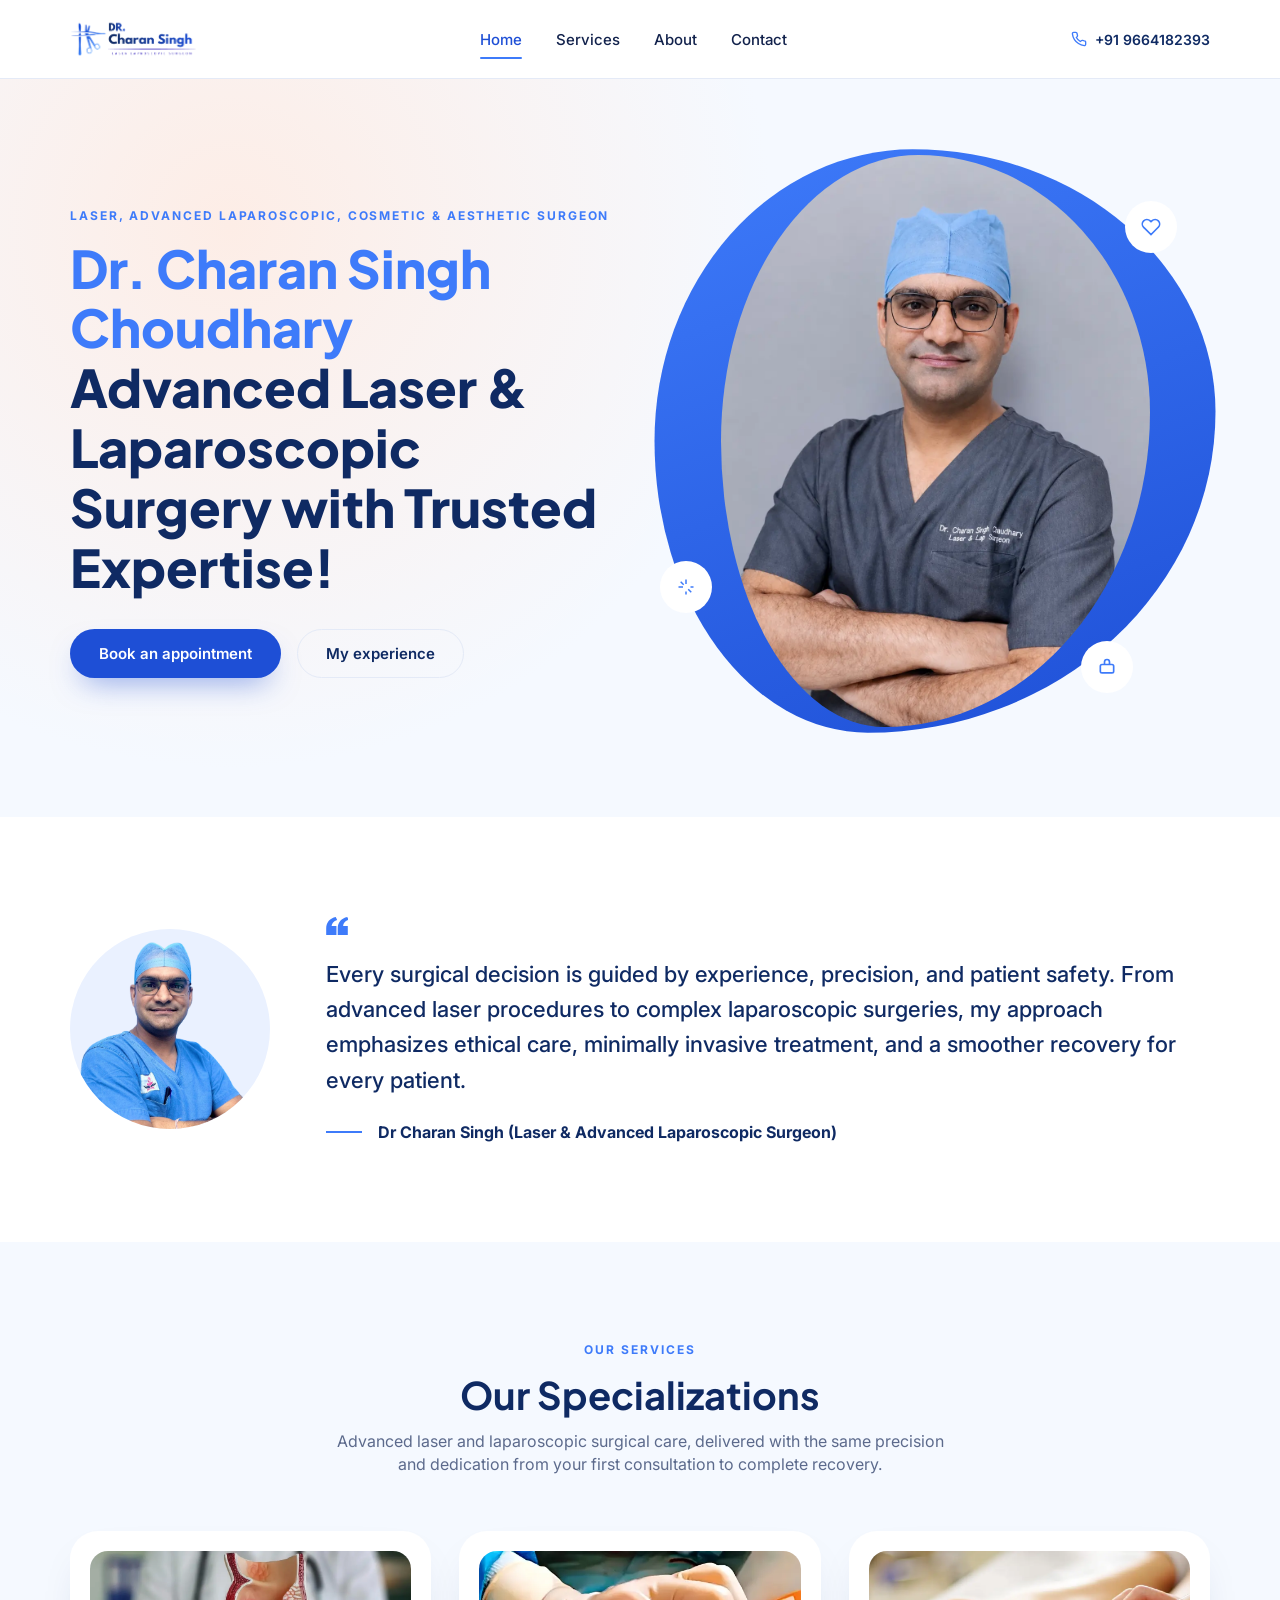
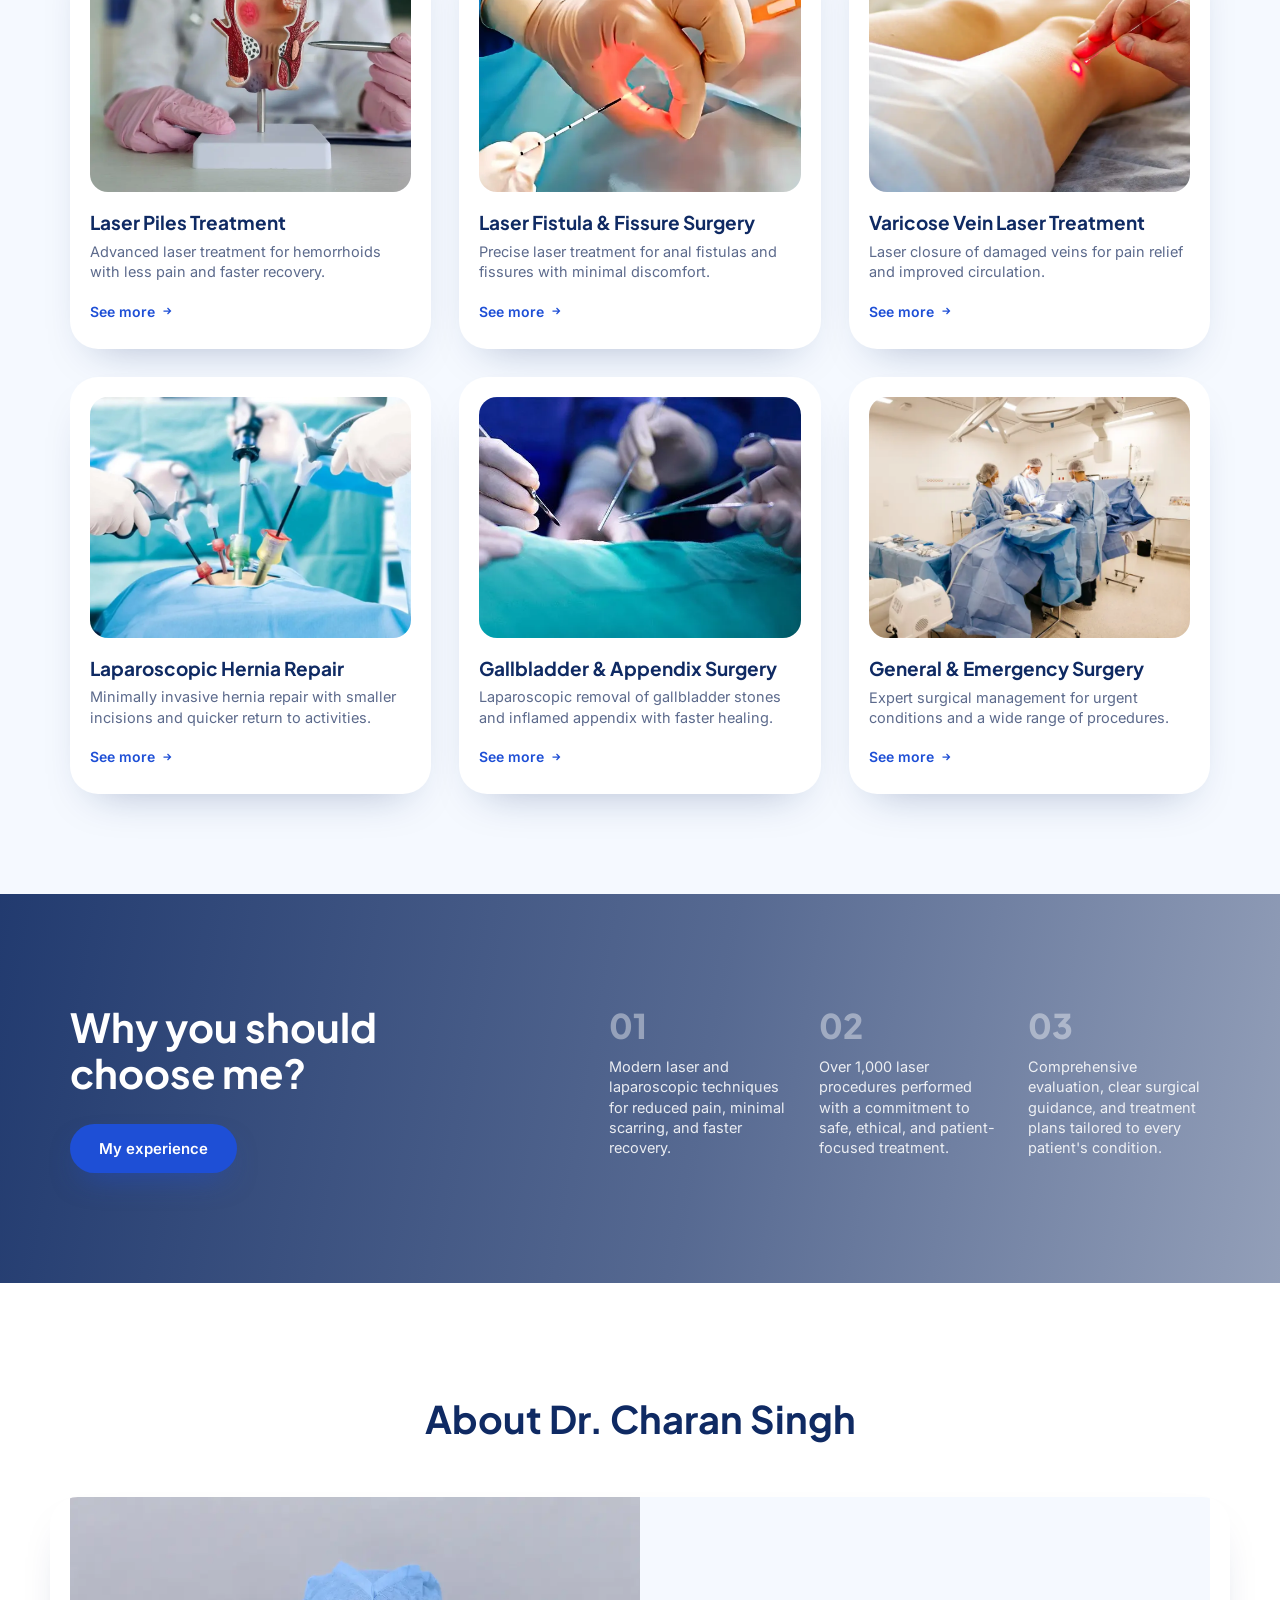
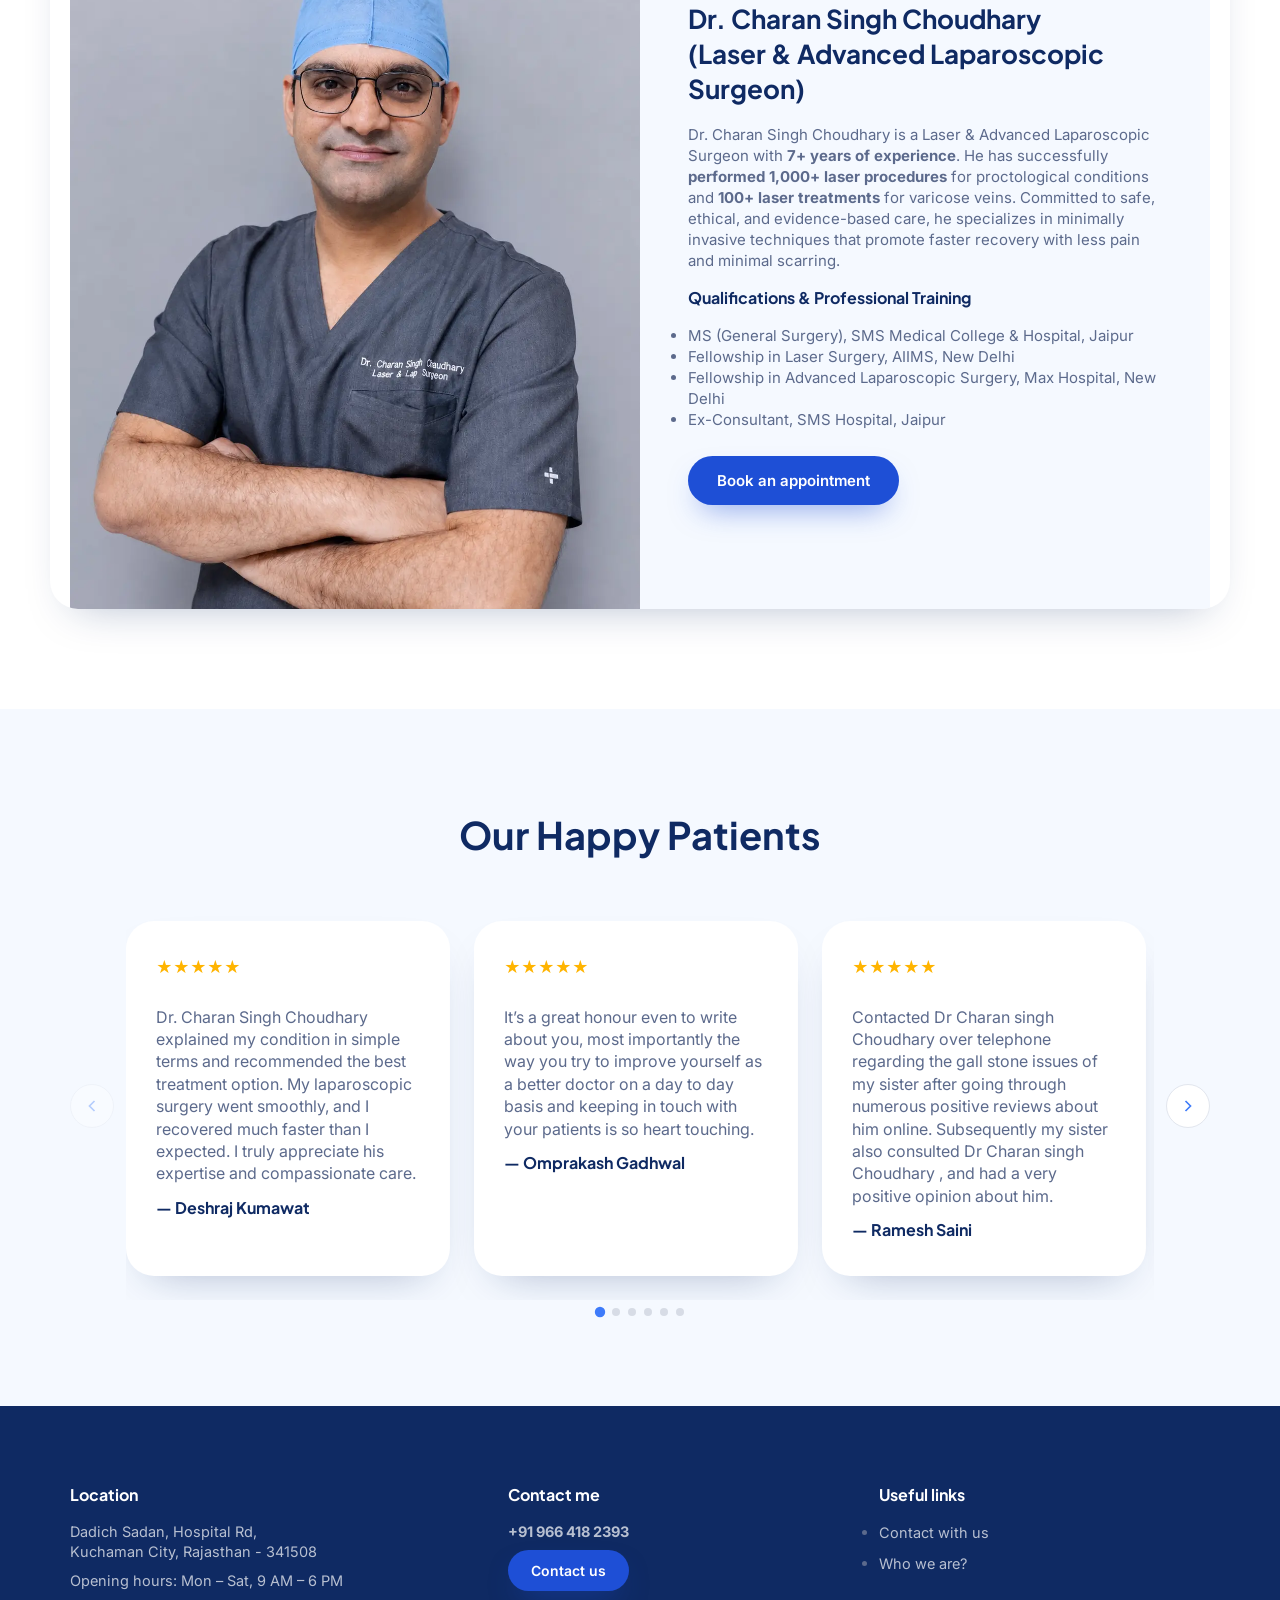
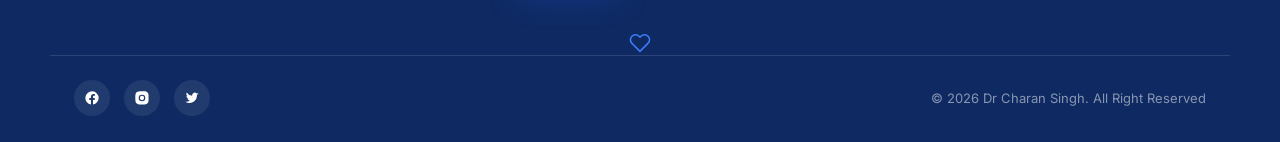
==== commit 29dc4ba8: "website code updated" ====
--- a/index.html
+++ b/index.html
@@ -18,19 +18,8 @@
   <!-- ============ HEADER ============ -->
   <header class="site-header" id="siteHeader">
     <div class="container header-inner">
-      <a href="#" class="logo">
-        <svg width="28" height="28" viewBox="0 0 24 24" fill="none" xmlns="http://www.w3.org/2000/svg">
-          <path
-            d="M12 21s-7.5-4.7-10-9.3C.4 8.1 2 4 6 4c2.2 0 3.7 1.3 6 4 2.3-2.7 3.8-4 6-4 4 0 5.6 4.1 4 7.7C19.5 16.3 12 21 12 21z"
-            fill="url(#g)" />
-          <defs>
-            <linearGradient id="g" x1="0" y1="0" x2="24" y2="24">
-              <stop stop-color="#3E7BFA" />
-              <stop offset="1" stop-color="#1E4FD6" />
-            </linearGradient>
-          </defs>
-        </svg>
-        <span>bedoctor</span>
+      <a href="/" class="logo-icon">
+        <img src="./images/dr-charan-logo.png" alt="dr charan singh logo">
       </a>
 
       <nav class="main-nav" id="mainNav">
--- a/styles.css
+++ b/styles.css
@@ -120,7 +120,8 @@
   display:flex; align-items:center; justify-content:space-between;
   height:78px;
 }
-.logo{ display:flex; align-items:center; gap:9px; font-family:var(--font-display); font-weight:800; font-size:19px; color:var(--blue-900); }
+.logo-icon{ display:flex; align-items:center; height:100%; }
+.logo-icon img{ height: 46px; width:auto; max-width:none; object-fit: contain; }
 .main-nav{ display:flex; align-items:center; gap:34px; }
 .main-nav a{ font-size:15px; font-weight:500; color:var(--ink); position:relative; padding:6px 0; }
 .main-nav a.active,
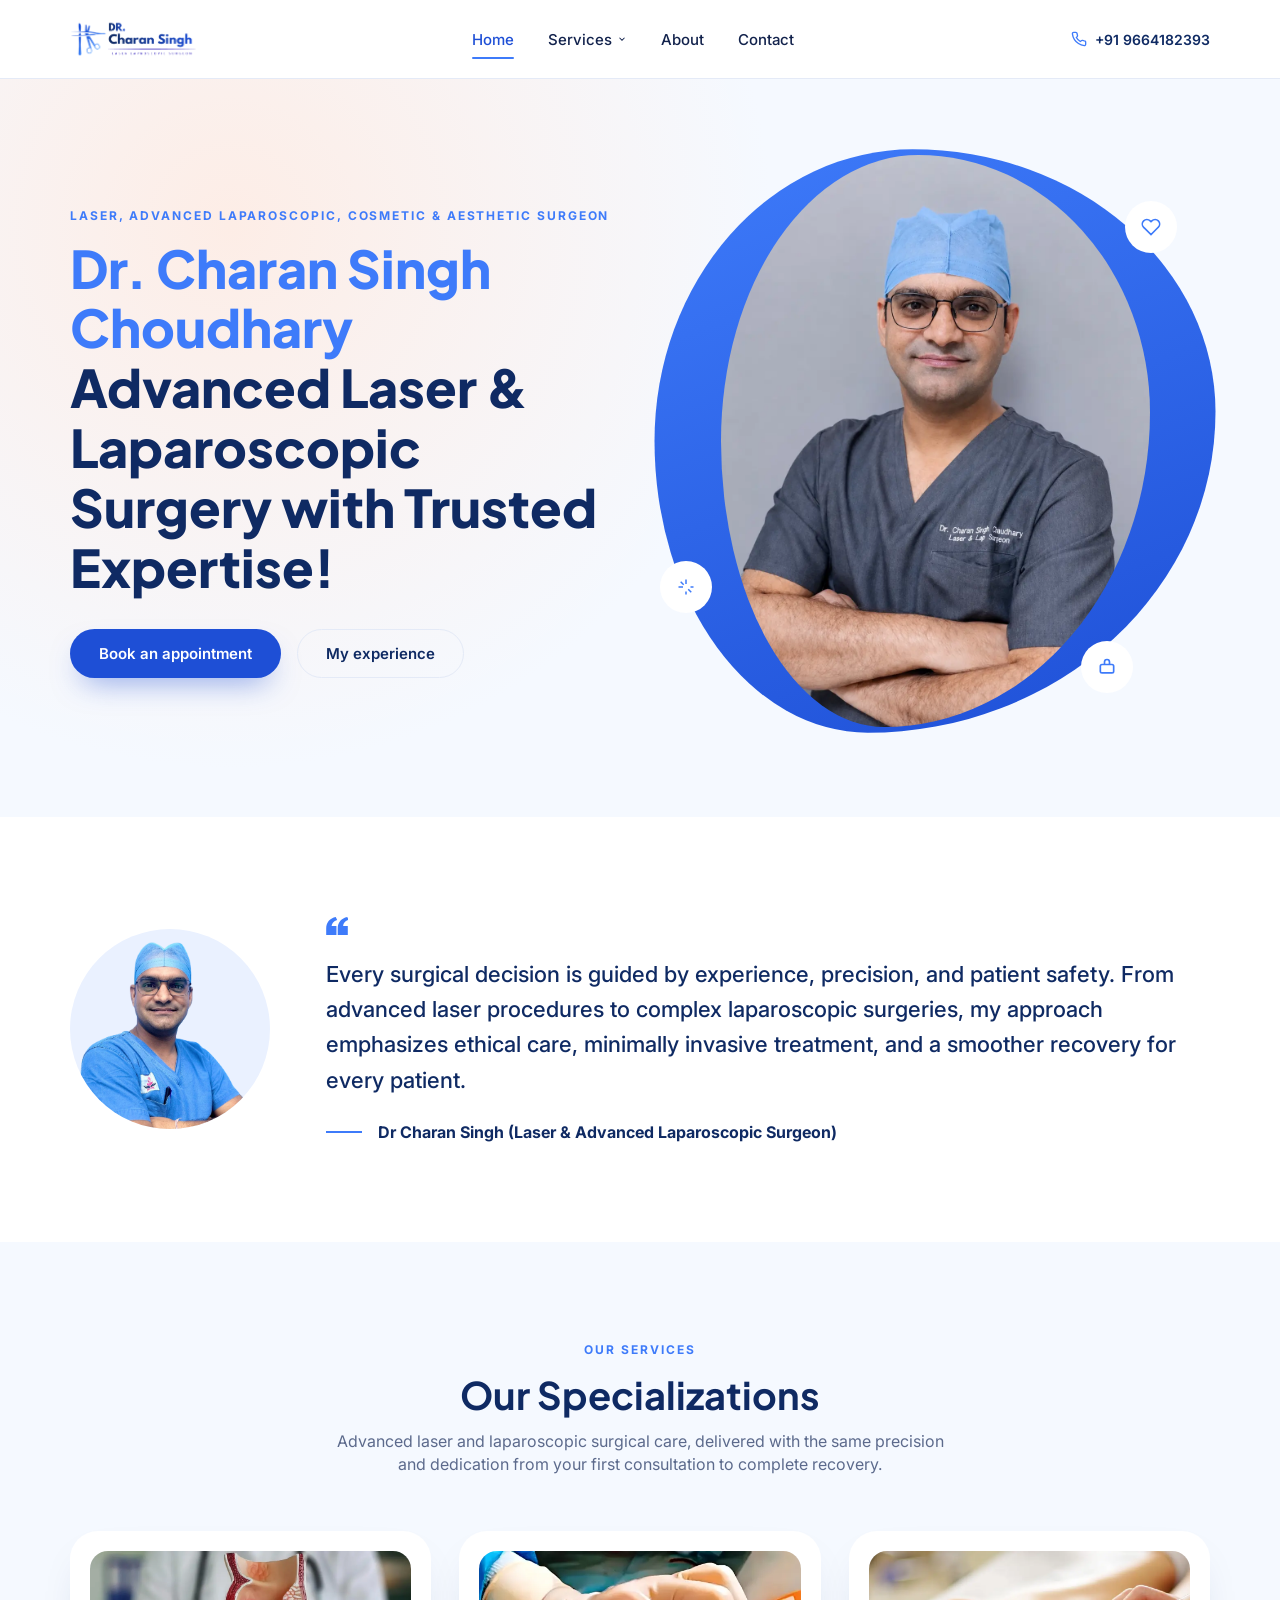
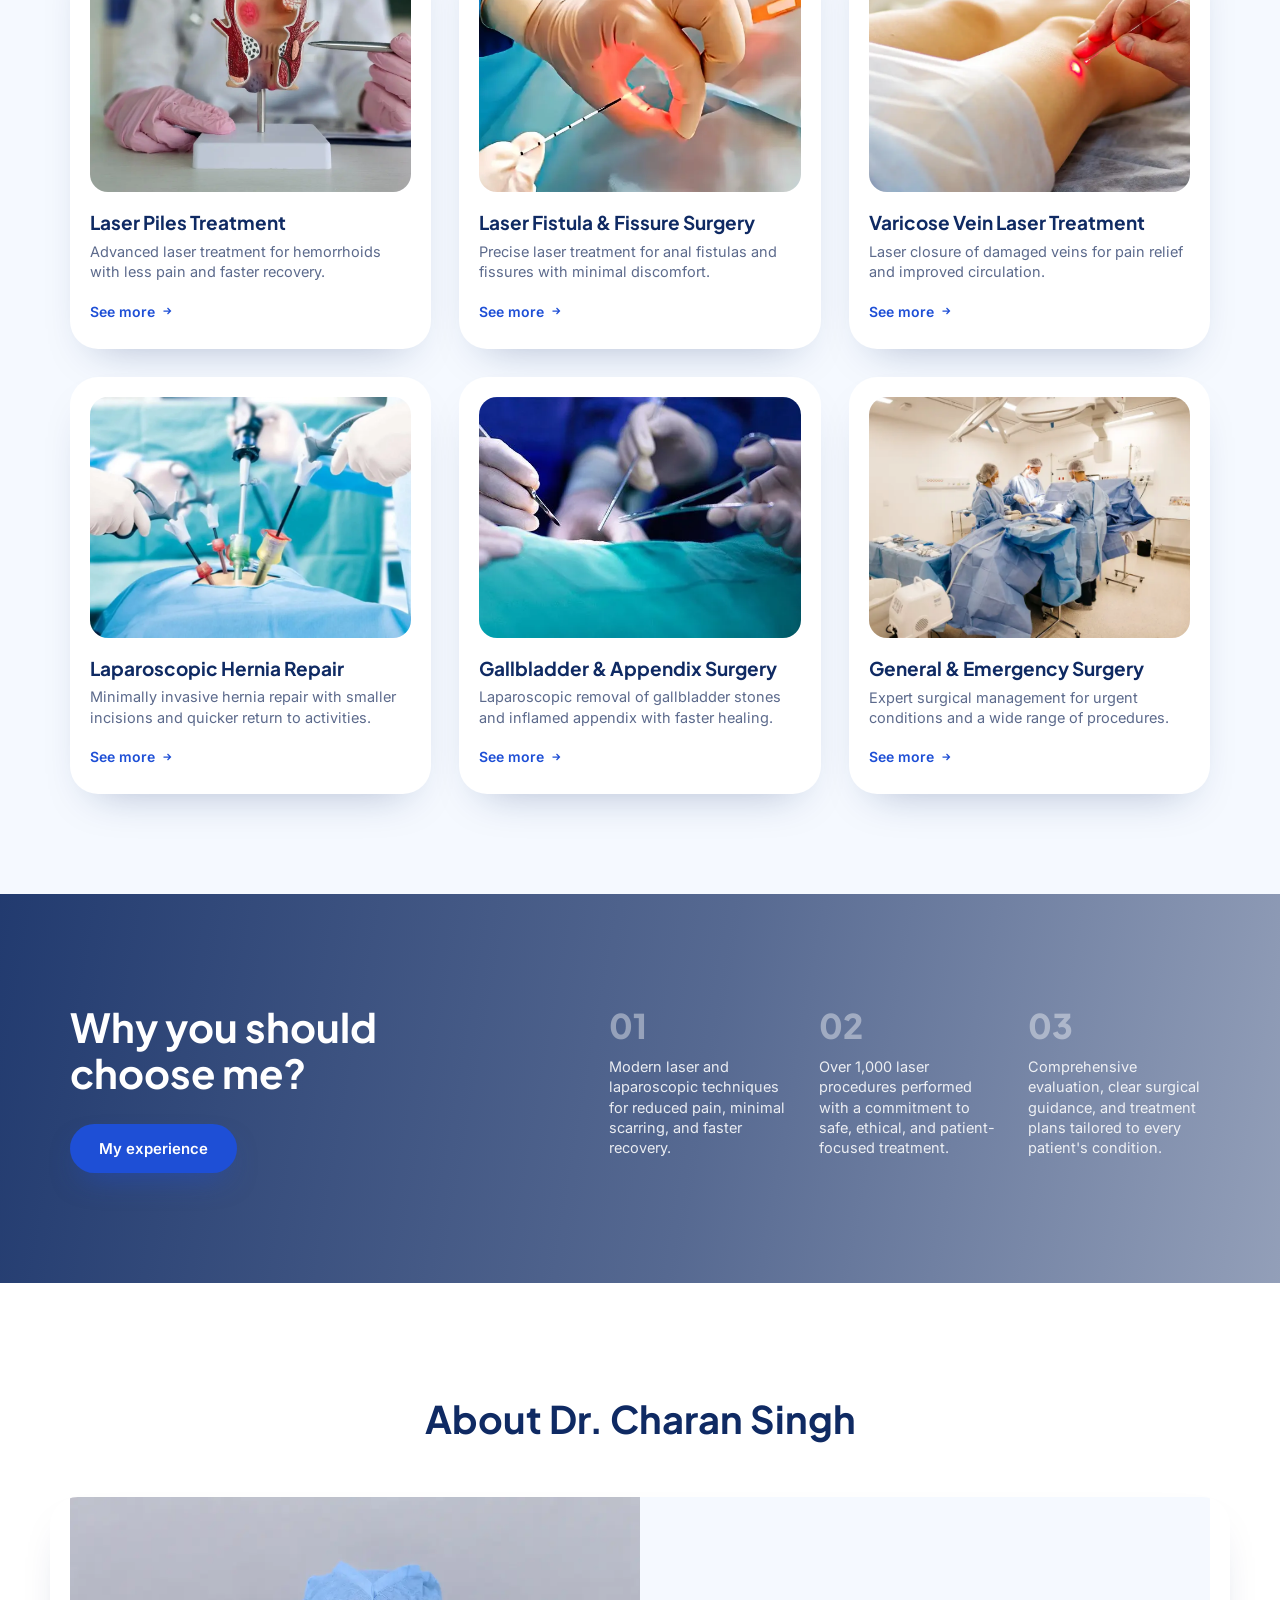
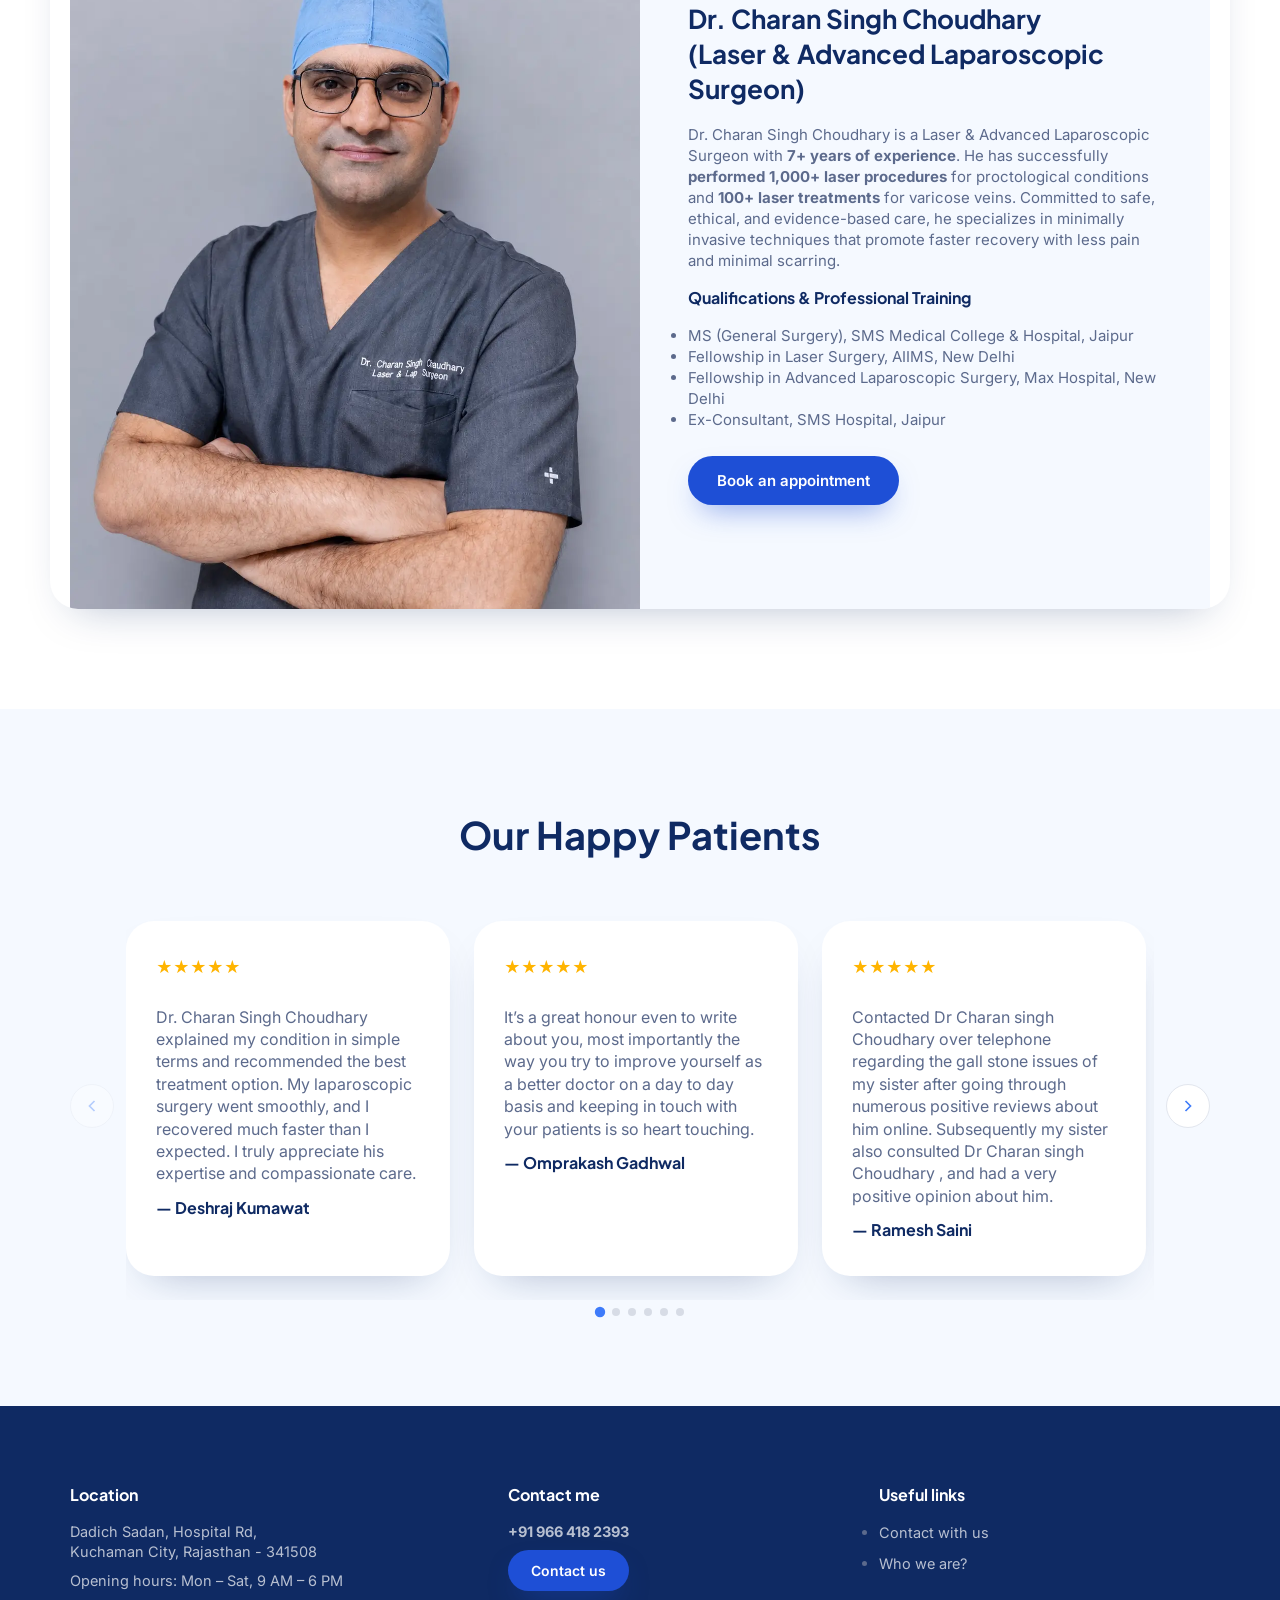
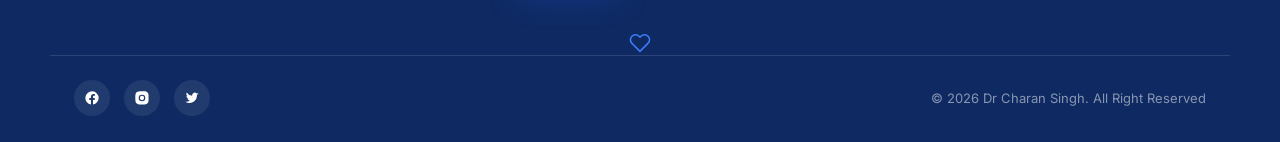
==== commit cd297555: "code updated" ====
--- a/index.html
+++ b/index.html
@@ -24,7 +24,25 @@
 
       <nav class="main-nav" id="mainNav">
         <a href="#home" class="active">Home</a>
-        <a href="#services">Services</a>
+
+        <div class="nav-item has-dropdown" id="servicesNavItem">
+          <a href="#services" class="nav-dropdown-toggle" id="servicesToggle" aria-expanded="false">
+            Services
+            <svg class="chevron" width="10" height="10" viewBox="0 0 24 24" fill="none" stroke="currentColor"
+              stroke-width="2.5">
+              <path d="M6 9l6 6 6-6" />
+            </svg>
+          </a>
+          <div class="nav-dropdown">
+            <a href="laser-piles-treatment.html">Laser Piles Treatment</a>
+            <a href="laser-fistula-fissure-surgery.html">Laser Fistula & Fissure Surgery</a>
+            <a href="varicose-vein-laser-treatment.html">Varicose Vein Laser Treatment</a>
+            <a href="laparoscopic-hernia-repair.html">Laparoscopic Hernia Repair</a>
+            <a href="gallbladder-appendix-surgery.html">Gallbladder & Appendix Surgery</a>
+            <a href="general-and-emergency-surgery.html">General & Emergency Surgery</a>
+          </div>
+        </div>
+
         <a href="#about">About</a>
         <a href="contact.html">Contact</a>
       </nav>
@@ -221,7 +239,7 @@
   <!-- ============ FACILITY ============ -->
   <section class="facility" id="about">
     <div class="section-head">
-        <h2>About Dr. Charan Singh</h2>
+      <h2>About Dr. Charan Singh</h2>
     </div>
     <div class="container facility-grid" data-reveal>
       <div class="facility-photo">
@@ -317,63 +335,74 @@
 
           <article class="price-card">
             <div class="stars">
-                ★★★★★
-              </div>
-              <p>
-                Dr. Charan Singh Choudhary explained my condition in simple terms and recommended the best treatment option. My laparoscopic surgery went smoothly, and I recovered much faster than I expected. I truly appreciate his expertise and compassionate care.
-              </p>
-              <h4>— Deshraj Kumawat</h4>
-          </article>
-
-          <article class="price-card">
-            <div class="stars">
-                ★★★★★
-              </div>
-              <p>
-                It’s a great honour even to write about you, most importantly the way you try to improve yourself as a better doctor on a day to day basis and keeping in touch with your patients is so heart touching.
-              </p>
-              <h4>— Omprakash Gadhwal</h4>
-          </article>
-
-          <article class="price-card">
-            <div class="stars">
-                ★★★★★
-              </div>
-              <p>
-                Contacted Dr Charan singh Choudhary over telephone regarding the gall stone issues of my sister after going through numerous positive reviews about him online.
-Subsequently my sister also consulted Dr Charan singh Choudhary , and had a very positive opinion about him.
-              </p>
-              <h4>— Ramesh Saini</h4>
-          </article>
-
-          <article class="price-card">
-            <div class="stars">
-                ★★★★★
-              </div>
-              <p>
-                A highly experienced and skilled surgeon. His demeanor towards patients is excellent—polite and cooperative. He carefully assesses the condition to provide the right advice and treatment, and ensures the patient is well cared for both before and after the surgery.
-              </p>
-              <h4>— N.R. CHOUDHARY</h4>
-          </article>
-
-          <article class="price-card">
-            <div class="stars">
-                ★★★★★
-              </div>
-              <p>
-                Kuchaman City ke sabse best surgeon, Dr. Charan Singh Choudhary. Unhone meri problem ko dhyan se samjha aur poori treatment process bahut clearly explain ki. Surgery successful rahi aur recovery bhi expected se kaafi fast hui. Hospital ka staff bhi bahut cooperative aur caring tha.
-              </p>
-              <h4>— Nandu Kumawat</h4>
-          </article>
-
-          <article class="price-card">
-            <div class="stars">
-                ★★★★★
-              </div>
-              <p>
-                I visited Dr. Charan Singh Choudhary for emergency surgical treatment, and I was impressed by the prompt diagnosis and expert care. His calm approach and surgical skills gave my family complete confidence during a stressful time.
-              </p>
-              <h4>— Kamlesh Boori</h4>
+              ★★★★★
+            </div>
+            <p>
+              Dr. Charan Singh Choudhary explained my condition in simple terms and recommended the best treatment
+              option. My laparoscopic surgery went smoothly, and I recovered much faster than I expected. I truly
+              appreciate his expertise and compassionate care.
+            </p>
+            <h4>— Deshraj Kumawat</h4>
+          </article>
+
+          <article class="price-card">
+            <div class="stars">
+              ★★★★★
+            </div>
+            <p>
+              It’s a great honour even to write about you, most importantly the way you try to improve yourself as a
+              better doctor on a day to day basis and keeping in touch with your patients is so heart touching.
+            </p>
+            <h4>— Omprakash Gadhwal</h4>
+          </article>
+
+          <article class="price-card">
+            <div class="stars">
+              ★★★★★
+            </div>
+            <p>
+              Contacted Dr Charan singh Choudhary over telephone regarding the gall stone issues of my sister after
+              going through numerous positive reviews about him online.
+              Subsequently my sister also consulted Dr Charan singh Choudhary , and had a very positive opinion about
+              him.
+            </p>
+            <h4>— Ramesh Saini</h4>
+          </article>
+
+          <article class="price-card">
+            <div class="stars">
+              ★★★★★
+            </div>
+            <p>
+              A highly experienced and skilled surgeon. His demeanor towards patients is excellent—polite and
+              cooperative. He carefully assesses the condition to provide the right advice and treatment, and ensures
+              the patient is well cared for both before and after the surgery.
+            </p>
+            <h4>— N.R. CHOUDHARY</h4>
+          </article>
+
+          <article class="price-card">
+            <div class="stars">
+              ★★★★★
+            </div>
+            <p>
+              Kuchaman City ke sabse best surgeon, Dr. Charan Singh Choudhary. Unhone meri problem ko dhyan se samjha
+              aur poori treatment process bahut clearly explain ki. Surgery successful rahi aur recovery bhi expected se
+              kaafi fast hui. Hospital ka staff bhi bahut cooperative aur caring tha.
+            </p>
+            <h4>— Nandu Kumawat</h4>
+          </article>
+
+          <article class="price-card">
+            <div class="stars">
+              ★★★★★
+            </div>
+            <p>
+              I visited Dr. Charan Singh Choudhary for emergency surgical treatment, and I was impressed by the prompt
+              diagnosis and expert care. His calm approach and surgical skills gave my family complete confidence during
+              a stressful time.
+            </p>
+            <h4>— Kamlesh Boori</h4>
           </article>
 
         </div>
@@ -462,8 +491,9 @@
     </div>
   </footer>
 
-  <script src="script.js"></script>
-  <script src="patient-slider.js"></script>
+  <script src="./javascripts/script.js"></script>
+  <script src="./javascripts/patient-slider.js"></script>
+  <script src="./javascripts/services-dropdown.js"></script>
 </body>
 
 </html>
--- a/styles.css
+++ b/styles.css
@@ -129,6 +129,48 @@
 .main-nav a.active::after{
   content:''; position:absolute; left:0; right:0; bottom:-4px; height:2px; background:var(--blue-500); border-radius:2px;
 }
+/* Services dropdown */
+.nav-item.has-dropdown{ position:relative; }
+.nav-dropdown-toggle{ display:inline-flex; align-items:center; gap:5px; }
+.nav-dropdown-toggle .chevron{ transition:transform .2s ease; pointer-events:none; }
+.nav-item.has-dropdown:hover .chevron,
+.nav-item.has-dropdown:focus-within .chevron{ transform:rotate(180deg); }
+
+/* invisible bridge: keeps :hover active while the cursor crosses the gap
+   between the toggle link and the dropdown panel below it */
+.nav-item.has-dropdown::after{
+  content:'';
+  position:absolute;
+  top:100%; left:50%;
+  transform:translateX(-50%);
+  width:280px; height:20px;
+  z-index:190;
+}
+
+.nav-dropdown{
+  position:absolute; top:calc(100% + 14px); left:50%;
+  transform:translateX(-50%) translateY(8px);
+  min-width:260px;
+  background:var(--white);
+  border-radius:var(--radius-md);
+  box-shadow:var(--shadow-card);
+  padding:10px;
+  display:flex; flex-direction:column; gap:2px;
+  opacity:0; visibility:hidden; pointer-events:none;
+  transition:opacity .2s ease, transform .2s ease, visibility .2s ease;
+  z-index:200;
+}
+.nav-item.has-dropdown:hover .nav-dropdown,
+.nav-item.has-dropdown:focus-within .nav-dropdown{
+  opacity:1; visibility:visible; pointer-events:auto;
+  transform:translateX(-50%) translateY(0);
+}
+.nav-dropdown a{
+  padding:10px 14px; border-radius:10px; font-size:14px; font-weight:500;
+  color:var(--ink); white-space:nowrap;
+}
+.nav-dropdown a:hover{ background:var(--blue-100); color:var(--blue-700); }
+
 .header-actions{ display:flex; align-items:center; gap:16px; }
 .header-phone{ display:flex; align-items:center; gap:8px; font-weight:600; font-size:14px; color:var(--blue-900); }
 .header-phone svg{ color:var(--blue-500); }
@@ -715,10 +757,37 @@
     background:var(--white); padding:20px 24px; gap:16px;
     border-bottom:1px solid var(--line);
   }
+  .nav-item.has-dropdown{ width:100%; }
+  .nav-dropdown-toggle{ width:100%; justify-content:space-between; }
+  .nav-item.has-dropdown.open .chevron{ transform:rotate(180deg); }
+  .nav-dropdown{
+    position:static; opacity:1; visibility:visible; pointer-events:auto;
+    transform:none; box-shadow:none; min-width:0;
+    max-height:0; overflow:hidden;
+    padding:0 0 0 14px; margin-top:0;
+    border-left:2px solid var(--blue-100);
+    transition:max-height .3s ease, margin-top .3s ease;
+  }
+  .nav-item.has-dropdown.open .nav-dropdown{
+    position: relative; max-height:400px; margin-top:6px; padding-top:4px; padding-bottom:4px;
+  }
+  .nav-dropdown a{ padding:8px 10px; font-size:13.5px; color:var(--ink-soft); }
+  .nav-dropdown a:hover{ background:var(--blue-100); color:var(--blue-700); }
+  .main-nav.is-open {align-items: flex-start;}
+
   .patients-photos{overflow: hidden;}
   .footer-grid{ grid-template-columns:1fr; }
   .hero, .quote-section, .specializations, .why-choose, .facility, .patients, .cta{padding-top: 50px; padding-bottom: 50px;}
   .site-footer { padding: 50px 20px 20px 20px;}
+
+  .pricing-slider{ gap:6px; }
+  .pricing-track{ gap:0; padding:8px 0 24px; }
+  .pricing-track .price-card{
+    flex:0 0 100%;
+    width:100%;
+    scroll-snap-align:center;
+  }
+  .slider-arrow{ width:36px; height:36px; }
 
 }
 
@@ -744,6 +813,16 @@
   .cta {padding-top: 50px; padding-bottom: 50px;}
   .site-footer {padding:50px 20px 35px 20px;}
 
+  .pricing{ padding:60px 0; }
+  .pricing-track .price-card{ padding:28px 22px; }
+
+  .main-nav.is-open{ padding:16px 18px; gap:12px; }
+  .nav-dropdown-toggle{ font-size:14px; }
+  .nav-dropdown{ padding-left:10px; }
+  .nav-item.has-dropdown.open .nav-dropdown{ position: relative; margin-top:4px; padding-top:2px; }
+  .nav-dropdown a{ padding:7px 8px; font-size:13px; }
+  .nav-dropdown a:hover{ background:var(--blue-100); color:var(--blue-700); }
+
 }
 
 /* =========================================================
@@ -765,4 +844,4 @@
   .contact-form .btn{ width:100%; }
   .service-detail {padding-top:60px;padding-bottom: 60px;}
   .why-inner{gap:30px}
-}
+}
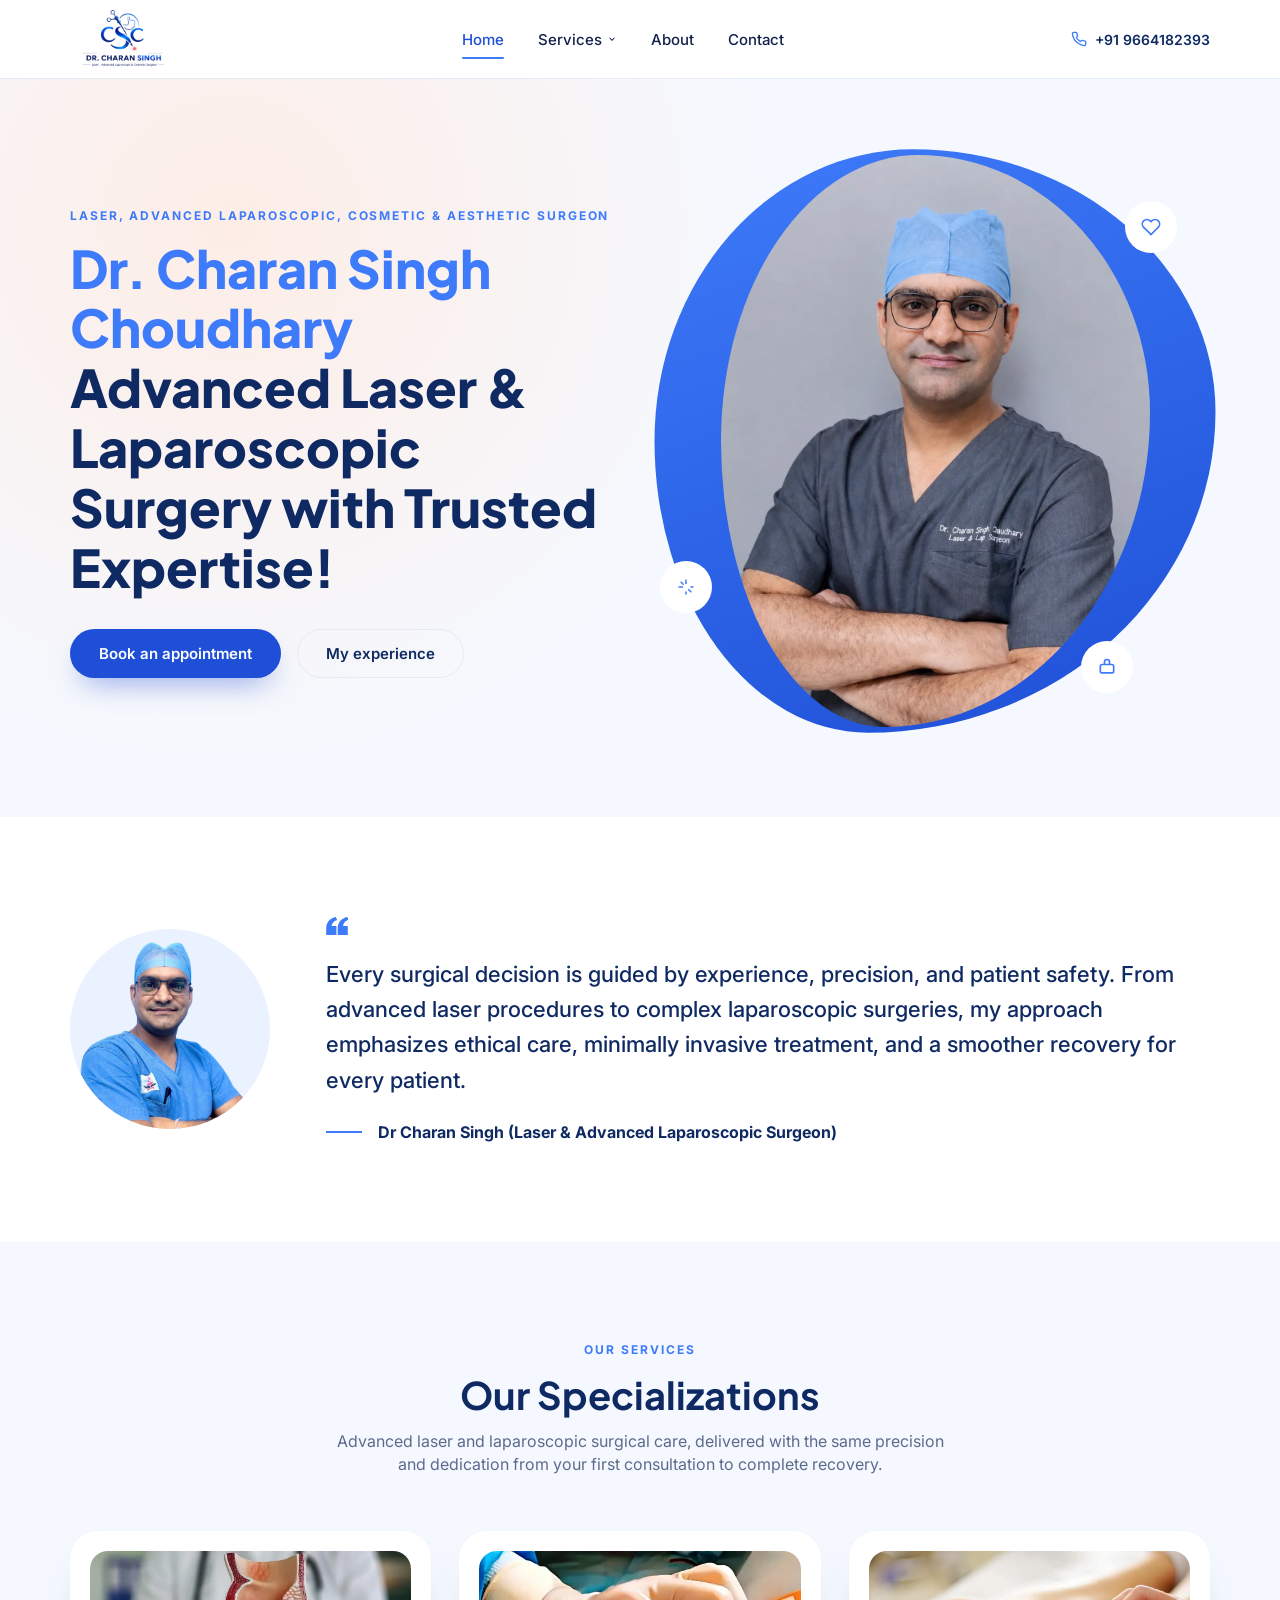
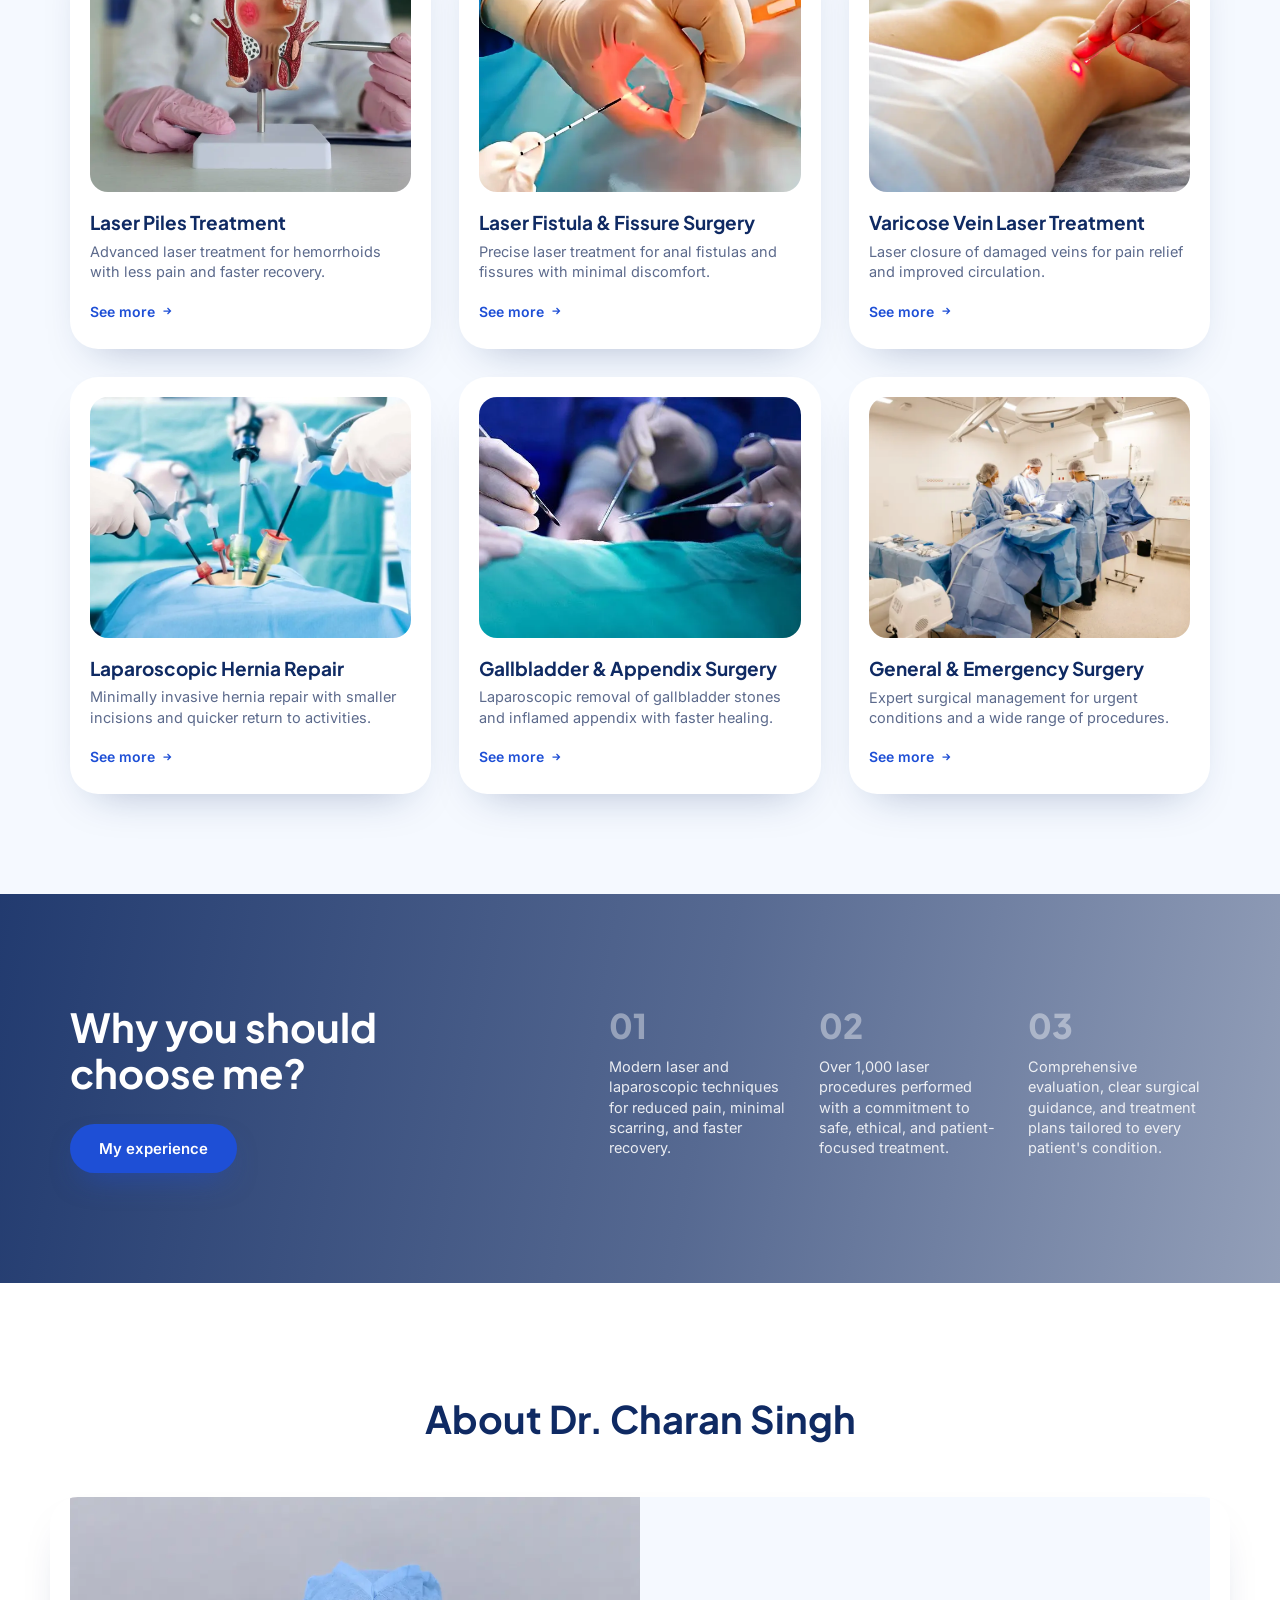
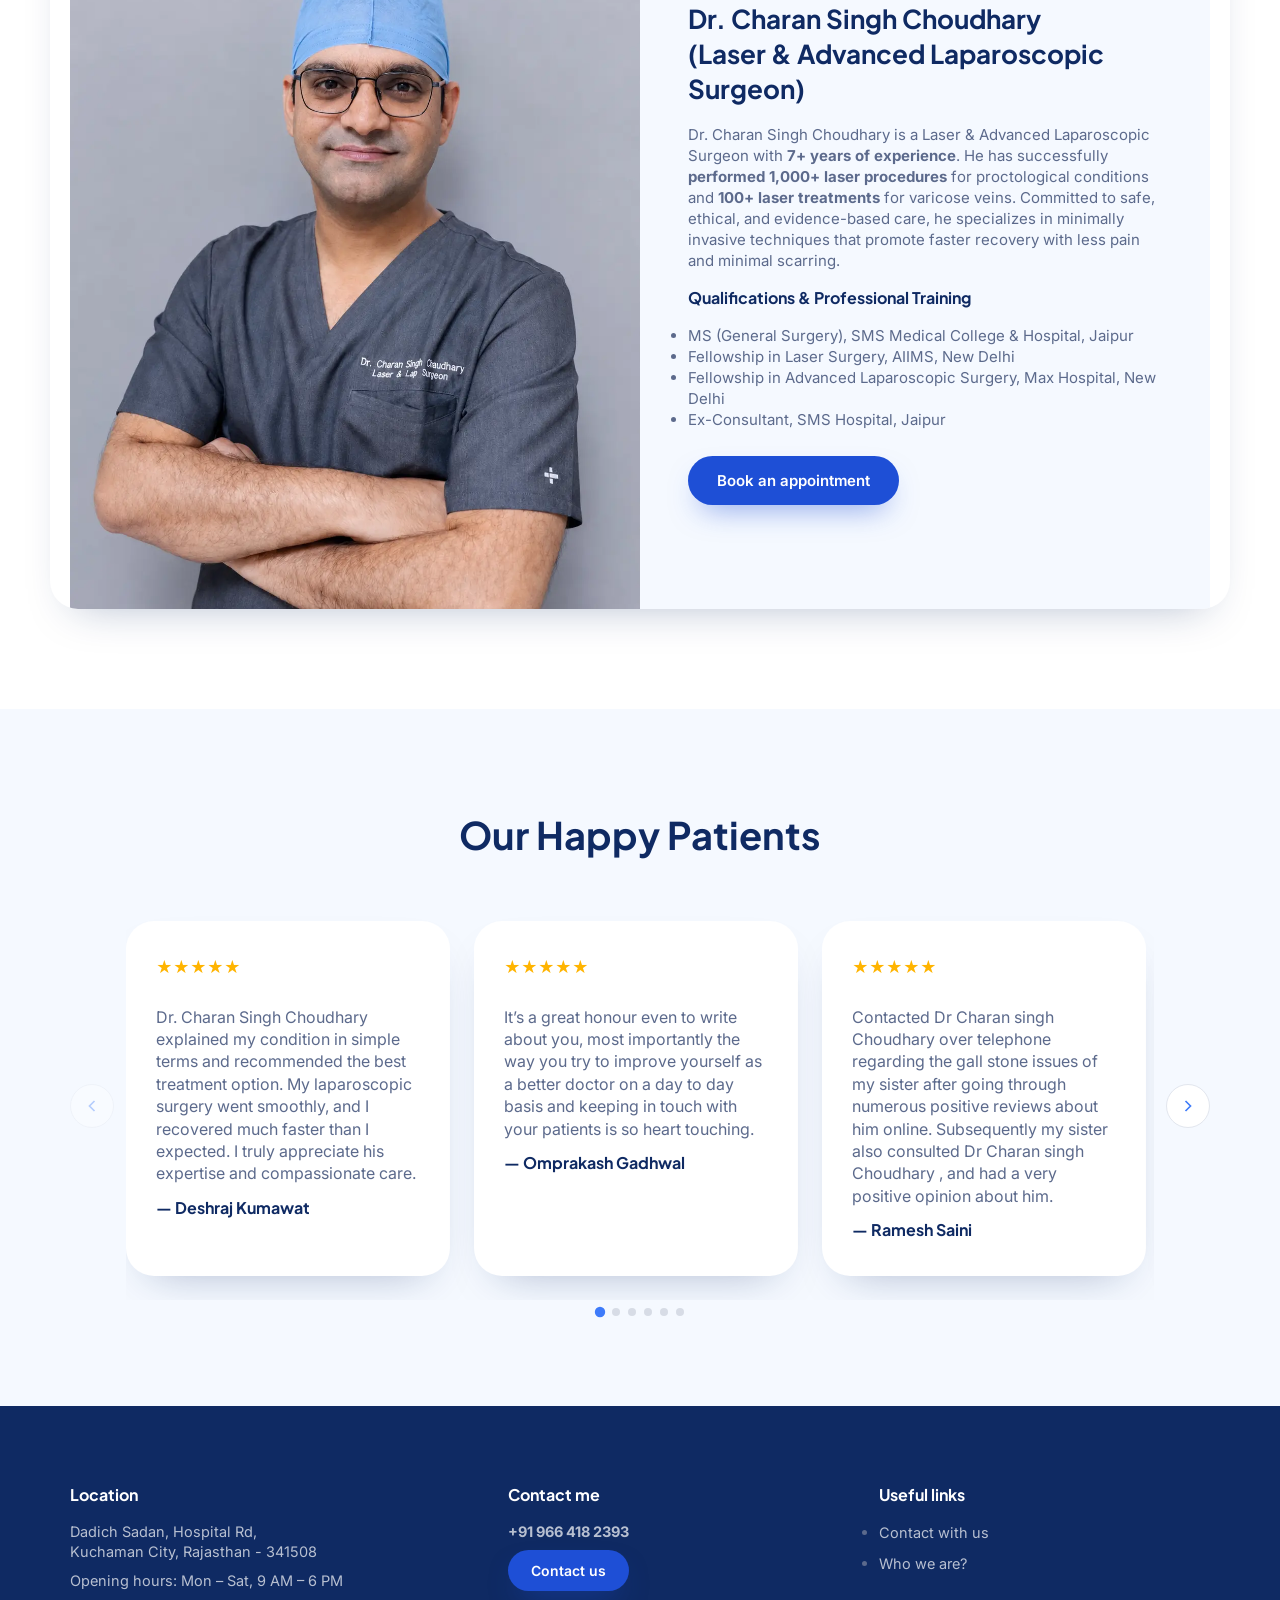
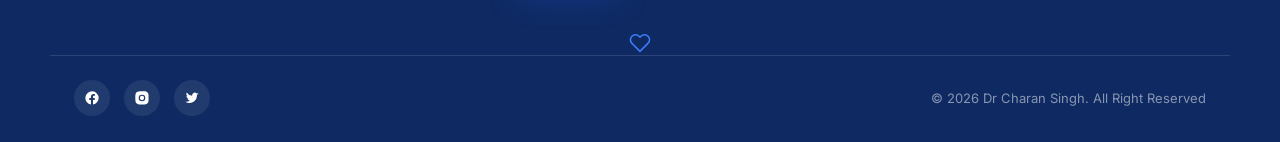
==== commit 22e75981: "first live push" ====
--- a/index.html
+++ b/index.html
@@ -19,8 +19,9 @@
   <header class="site-header" id="siteHeader">
     <div class="container header-inner">
       <a href="/" class="logo-icon">
-        <img src="./images/dr-charan-logo.png" alt="dr charan singh logo">
+        <img src="./images/dr-charan-singn-choudhary-logo.png" alt="dr charan singh logo">
       </a>
+       <link rel="icon" type="image/png" href="/images/dr-charan-singh-favicon.png">
 
       <nav class="main-nav" id="mainNav">
         <a href="#home" class="active">Home</a>
--- a/styles.css
+++ b/styles.css
@@ -121,7 +121,7 @@
   height:78px;
 }
 .logo-icon{ display:flex; align-items:center; height:100%; }
-.logo-icon img{ height: 46px; width:auto; max-width:none; object-fit: contain; }
+.logo-icon img{ height: 70px; width:auto; max-width:none; object-fit: contain; }
 .main-nav{ display:flex; align-items:center; gap:34px; }
 .main-nav a{ font-size:15px; font-weight:500; color:var(--ink); position:relative; padding:6px 0; }
 .main-nav a.active,
@@ -800,7 +800,7 @@
   .p1,.p2,.p3{ width:110px; height:140px; }
   .patients-photos{ height:240px; }
   .footer-bottom{ flex-direction:column; text-align:center; }
-  .quote-body p { font-size: 16px; font-weight: 500; line-height: 1.2; max-width: fit-content; }
+  .quote-body p { order:1; font-size: 16px; font-weight: 500; line-height: 1.2; max-width: fit-content; }
   .quote-section { padding: 50px 0; }
   .specializations { padding: 50px 0; }
   .why-choose{ padding-top: 50px; padding-bottom: 50px}
@@ -822,6 +822,7 @@
   .nav-item.has-dropdown.open .nav-dropdown{ position: relative; margin-top:4px; padding-top:2px; }
   .nav-dropdown a{ padding:7px 8px; font-size:13px; }
   .nav-dropdown a:hover{ background:var(--blue-100); color:var(--blue-700); }
+  .quote-avatar { order: 2; }
 
 }
 
